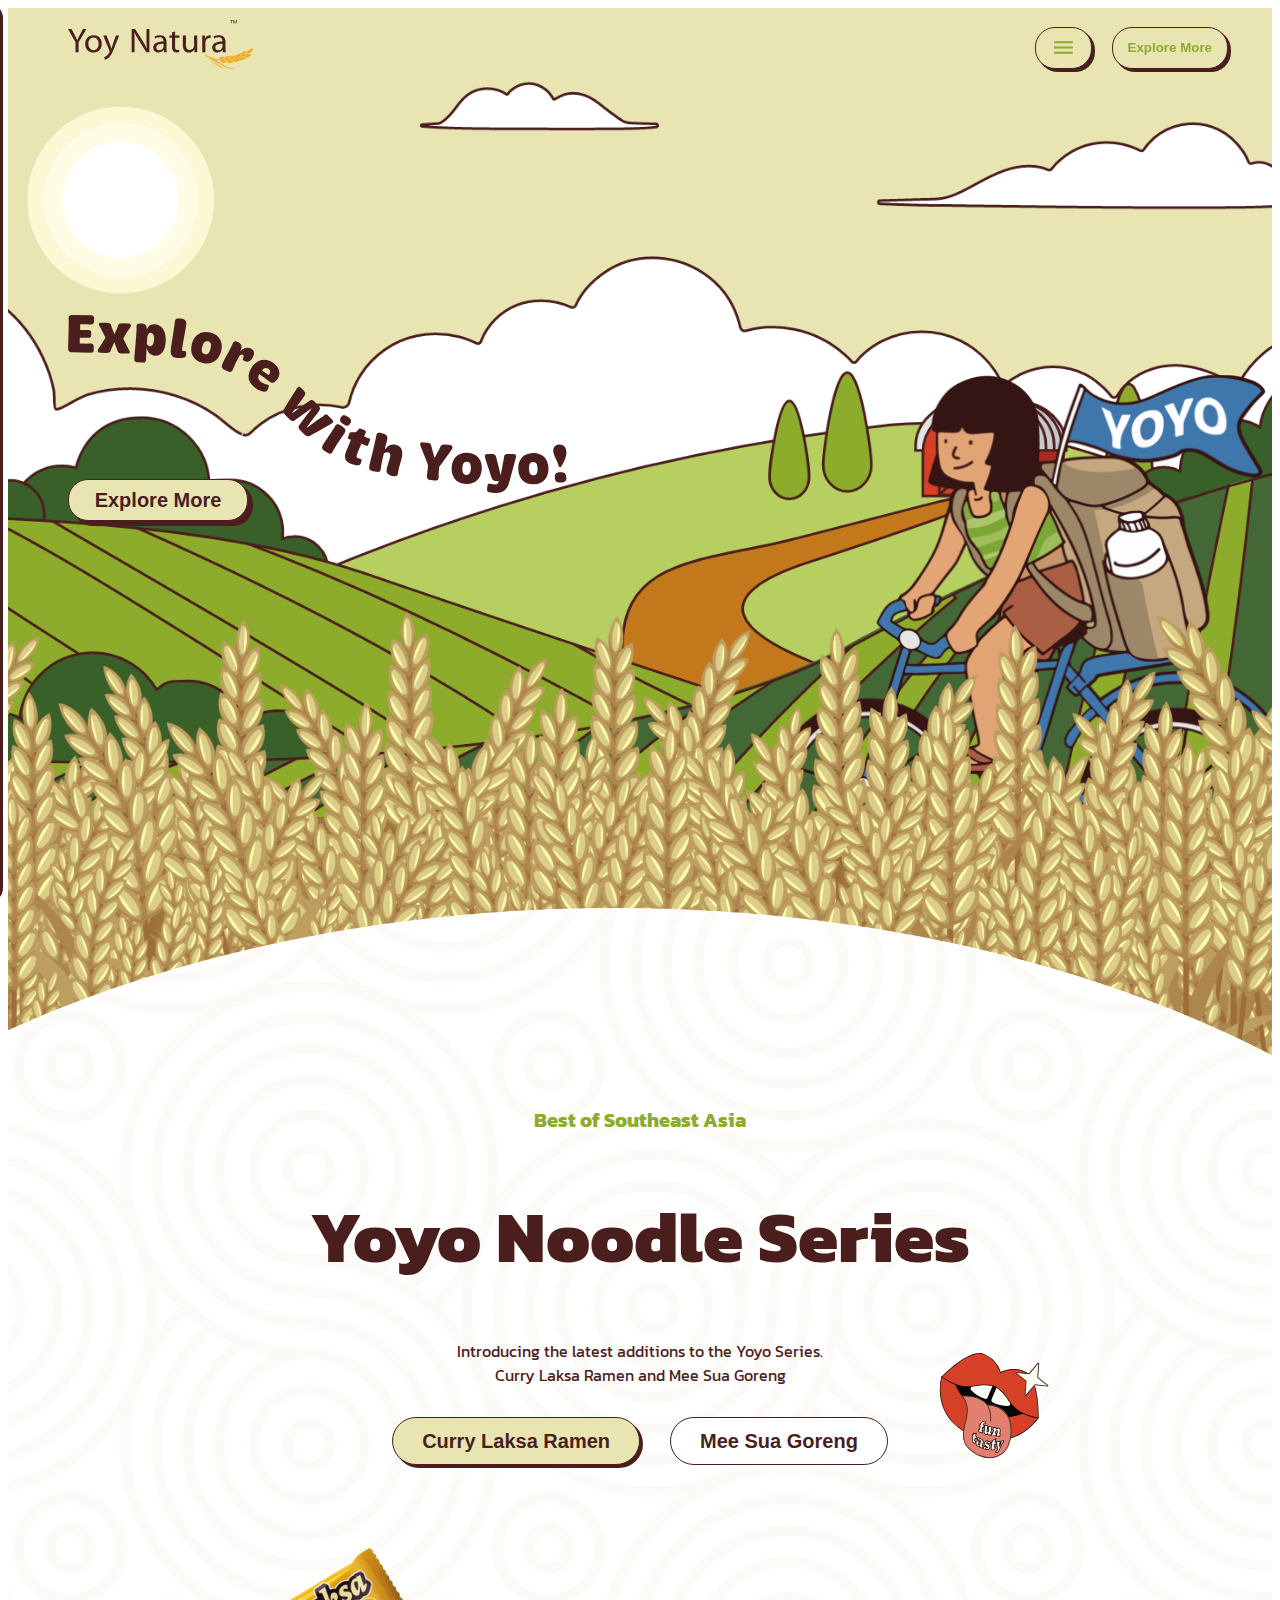
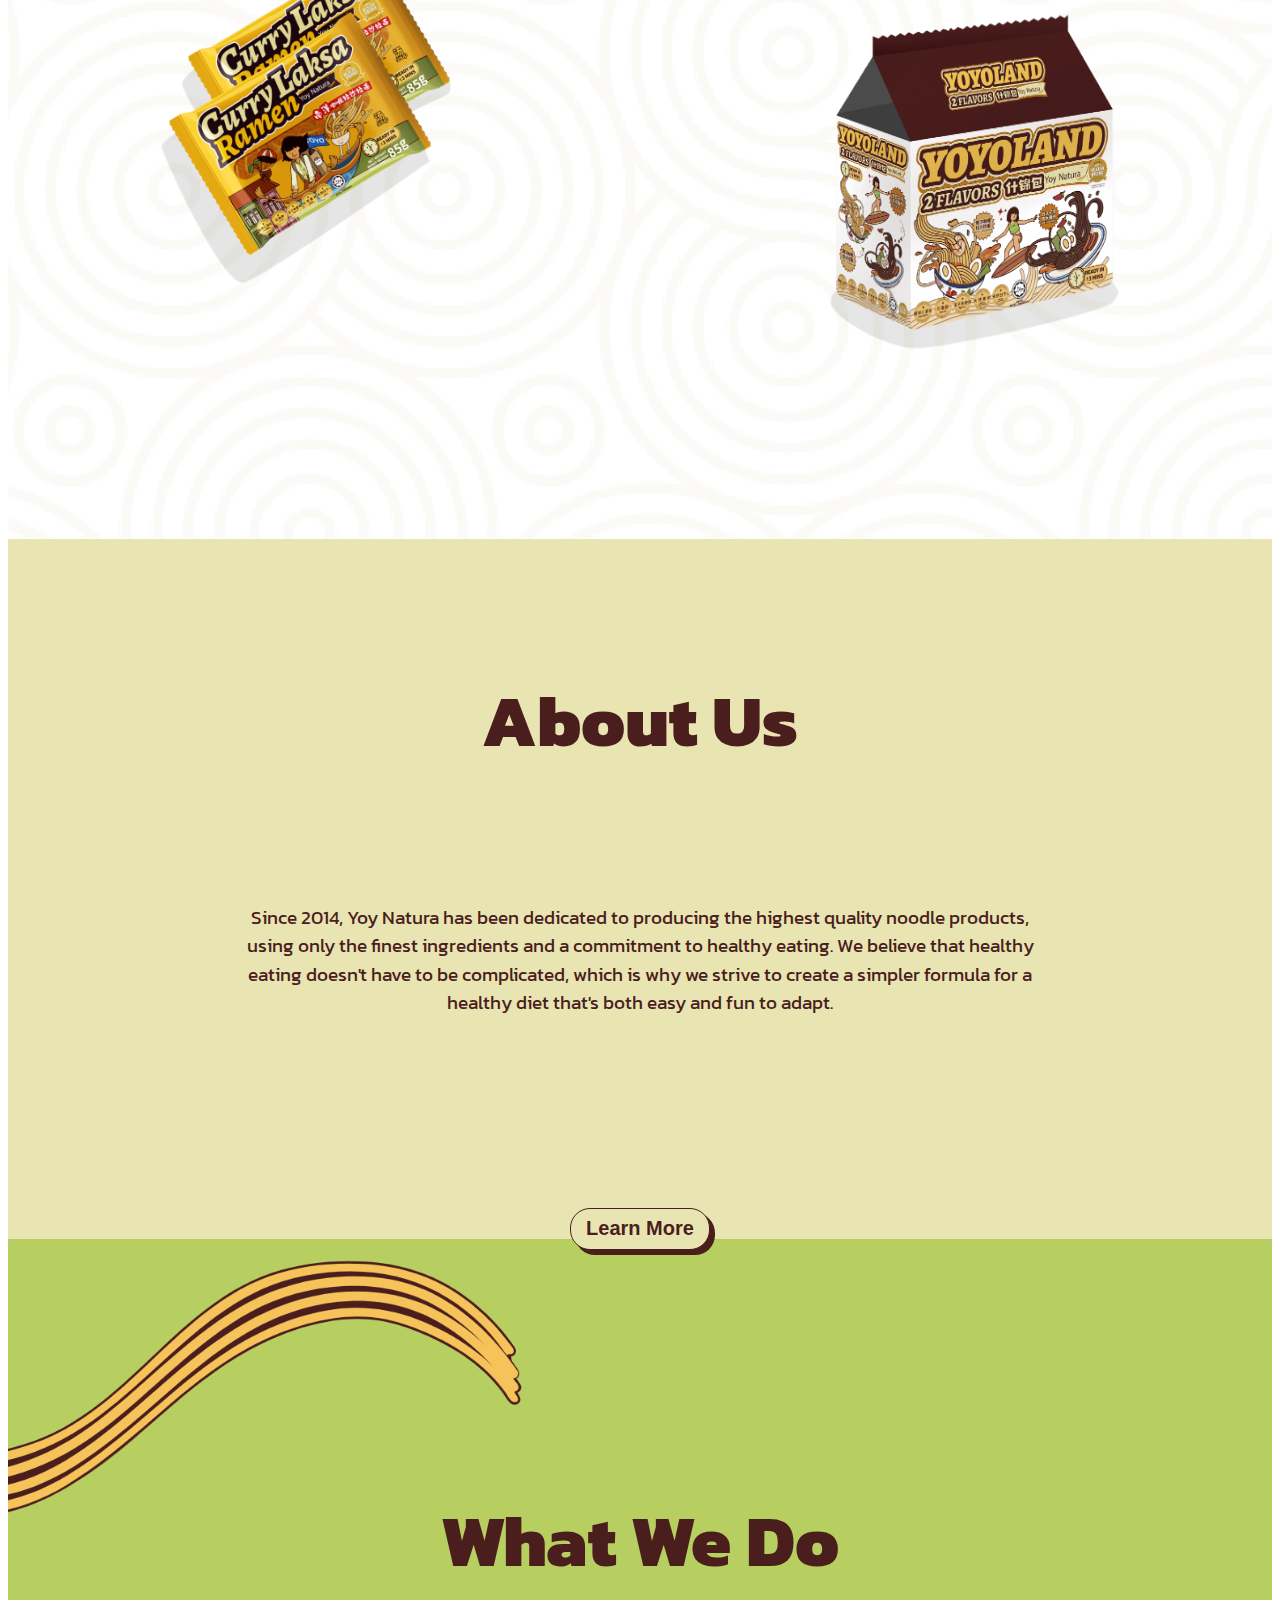
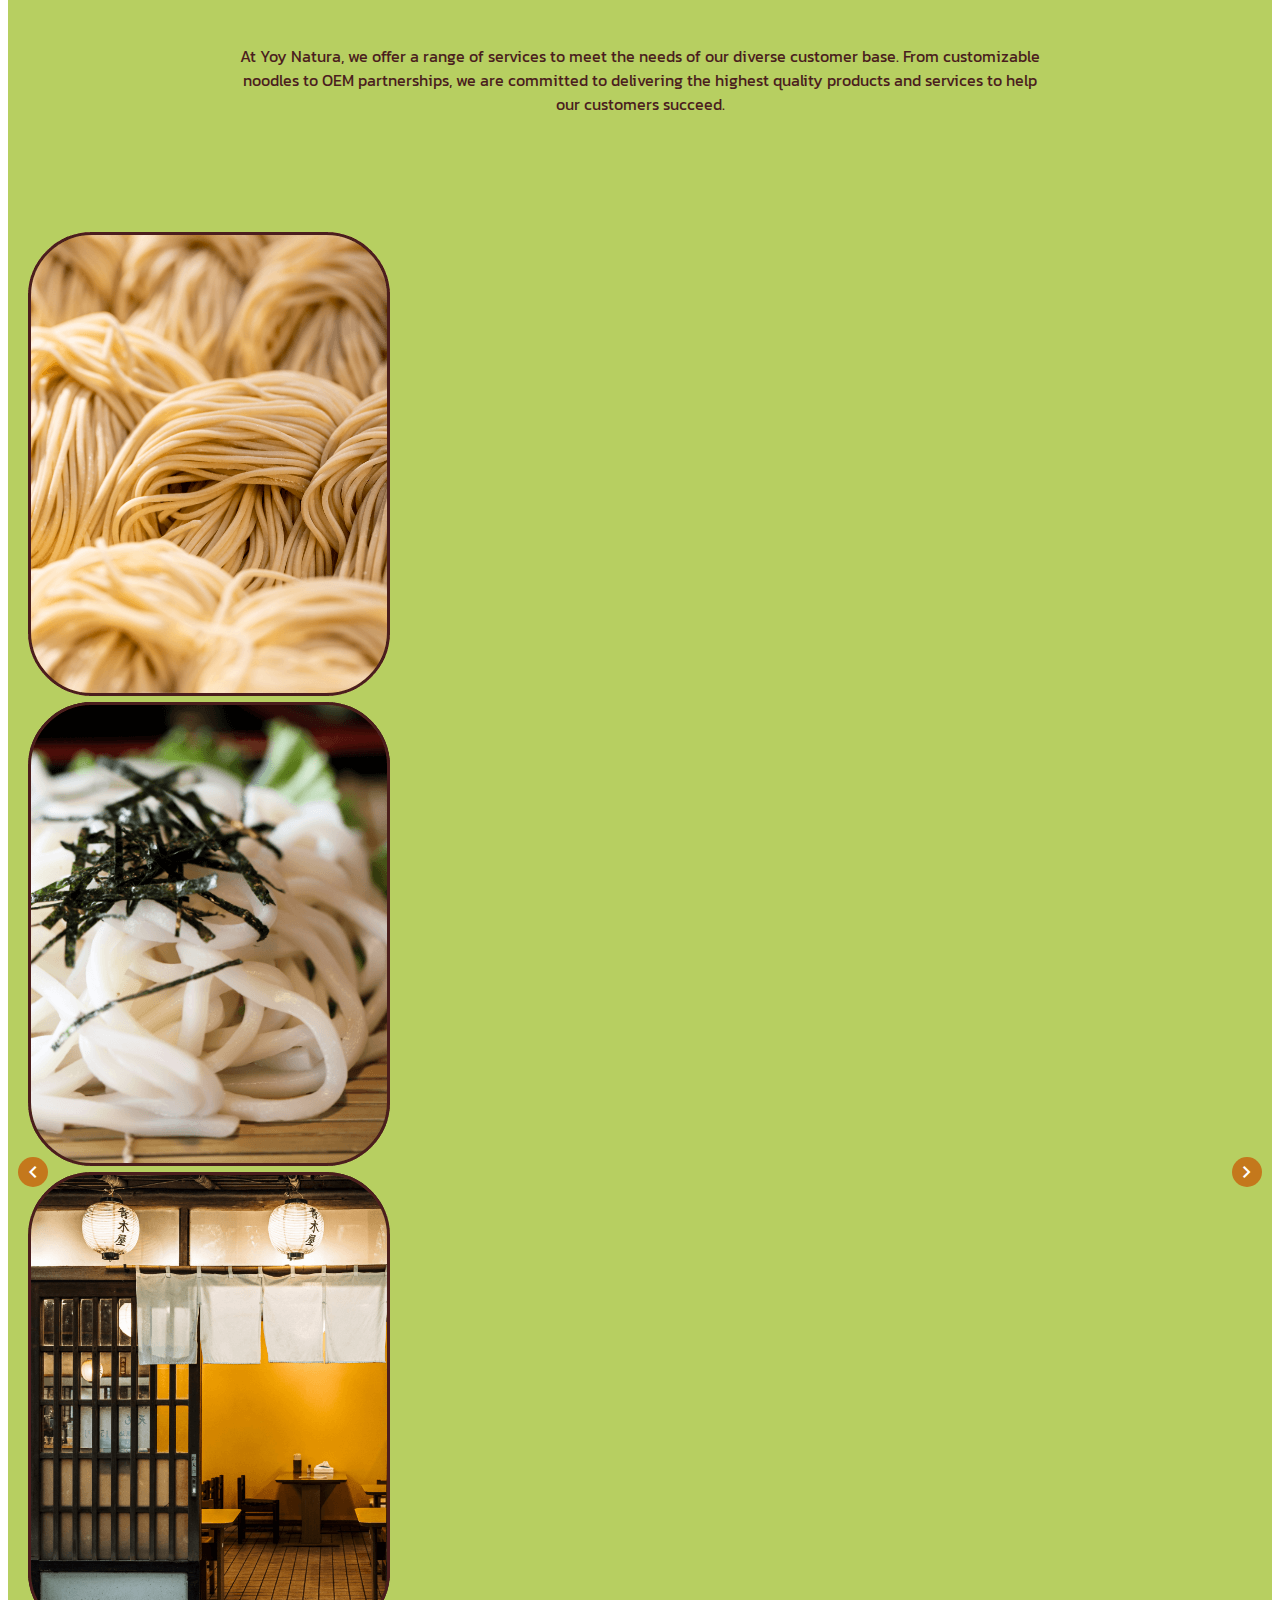
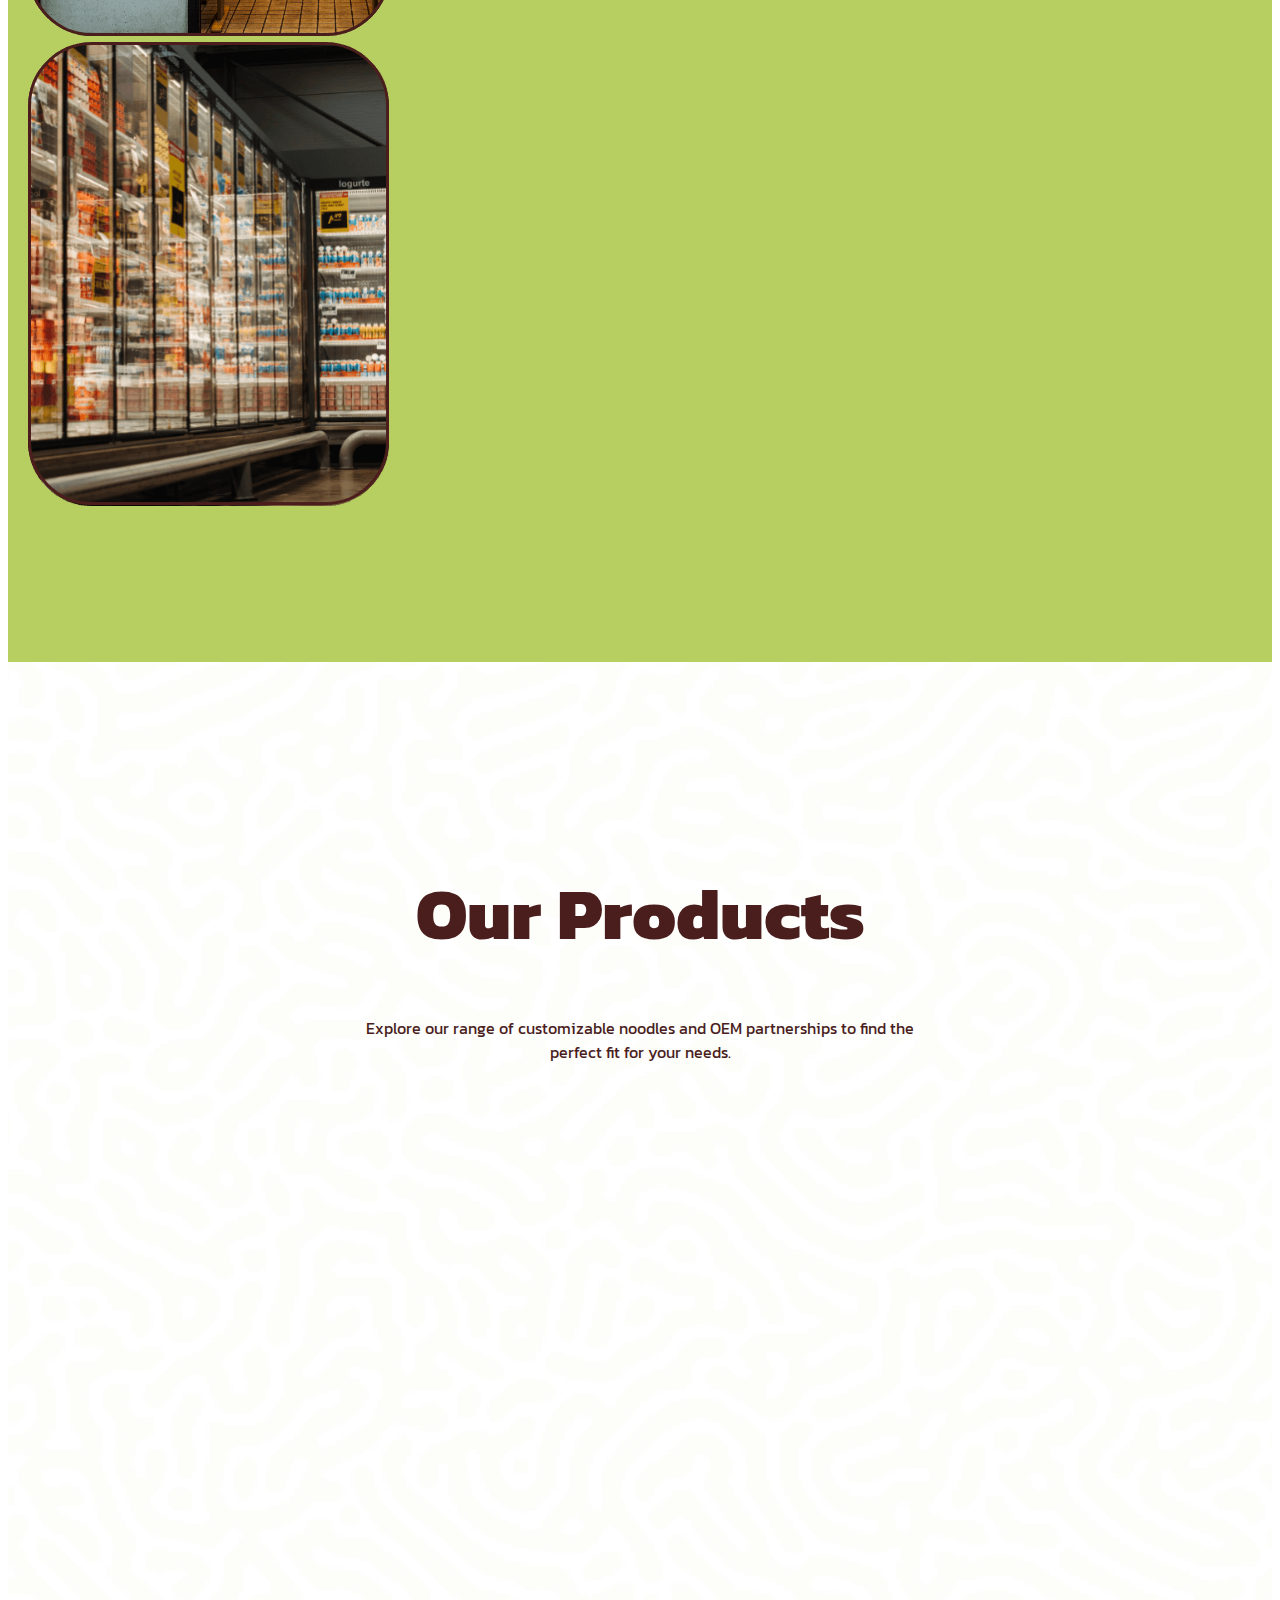
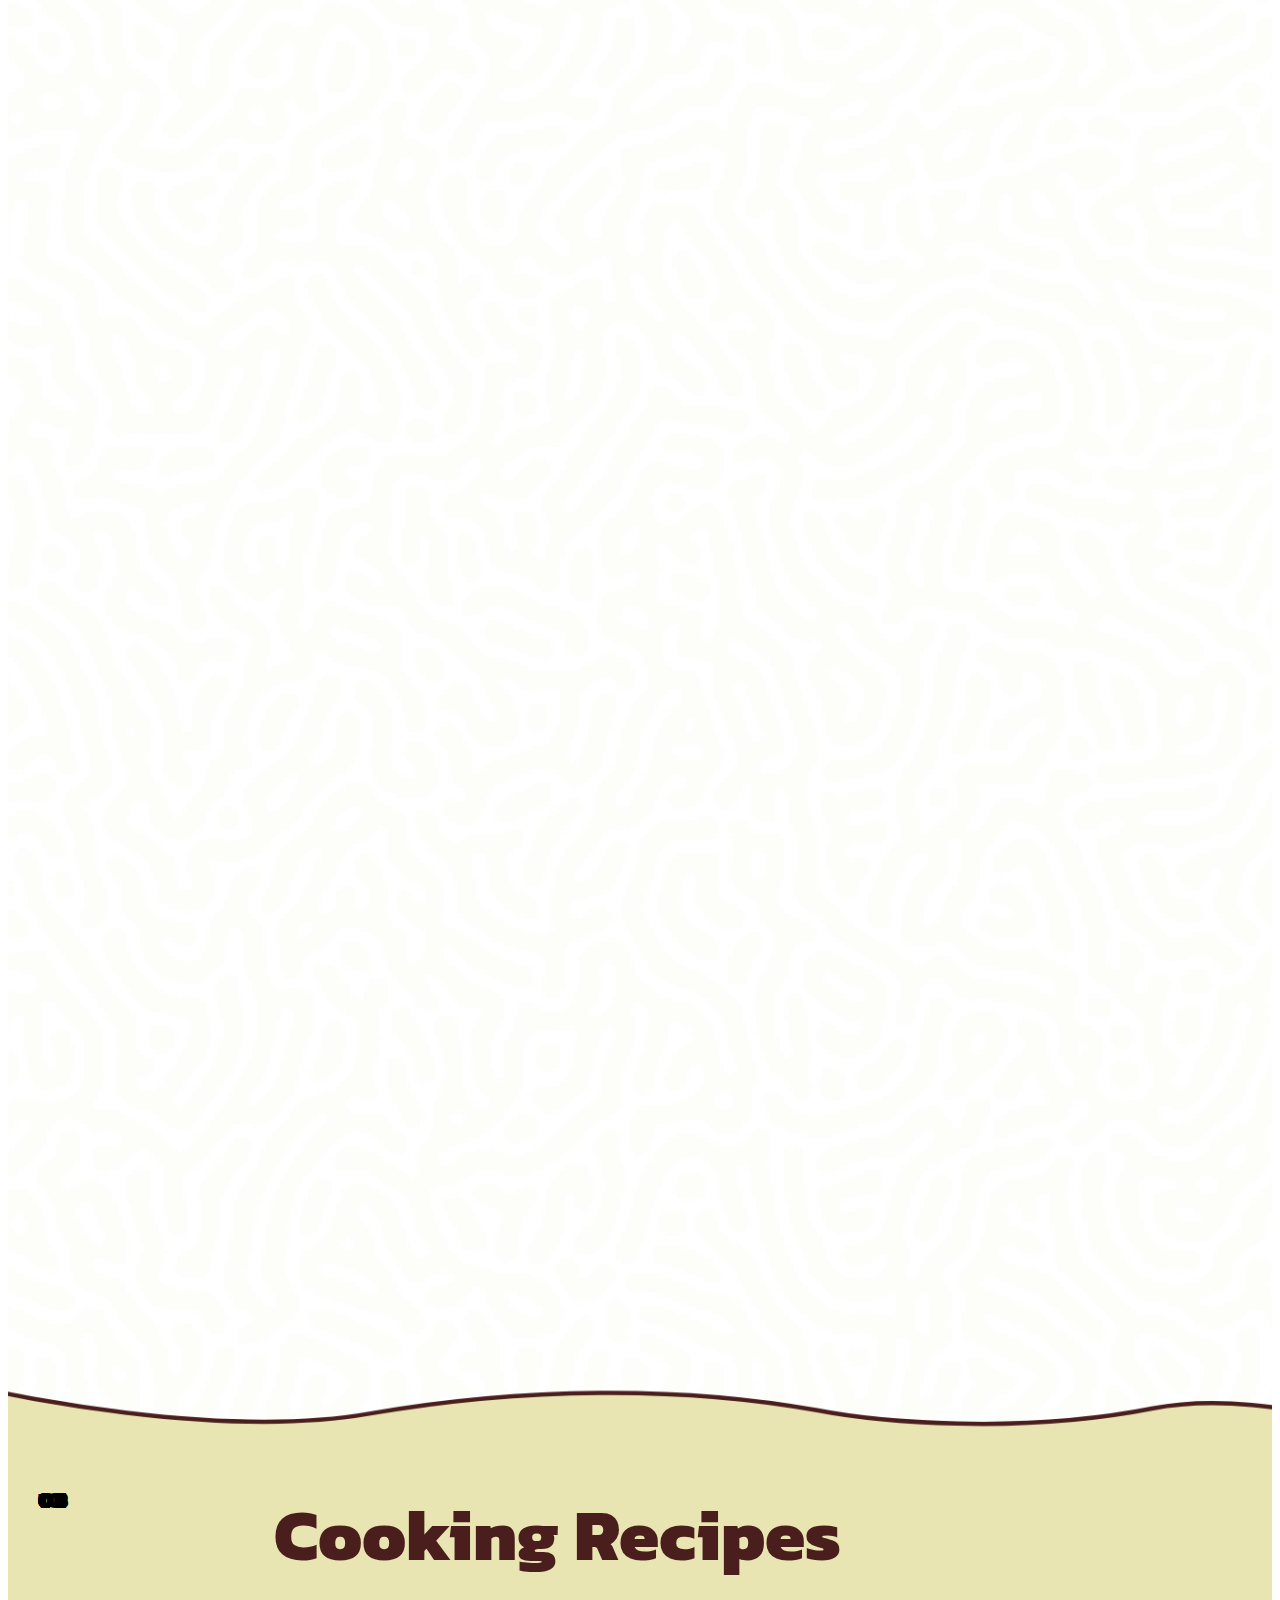
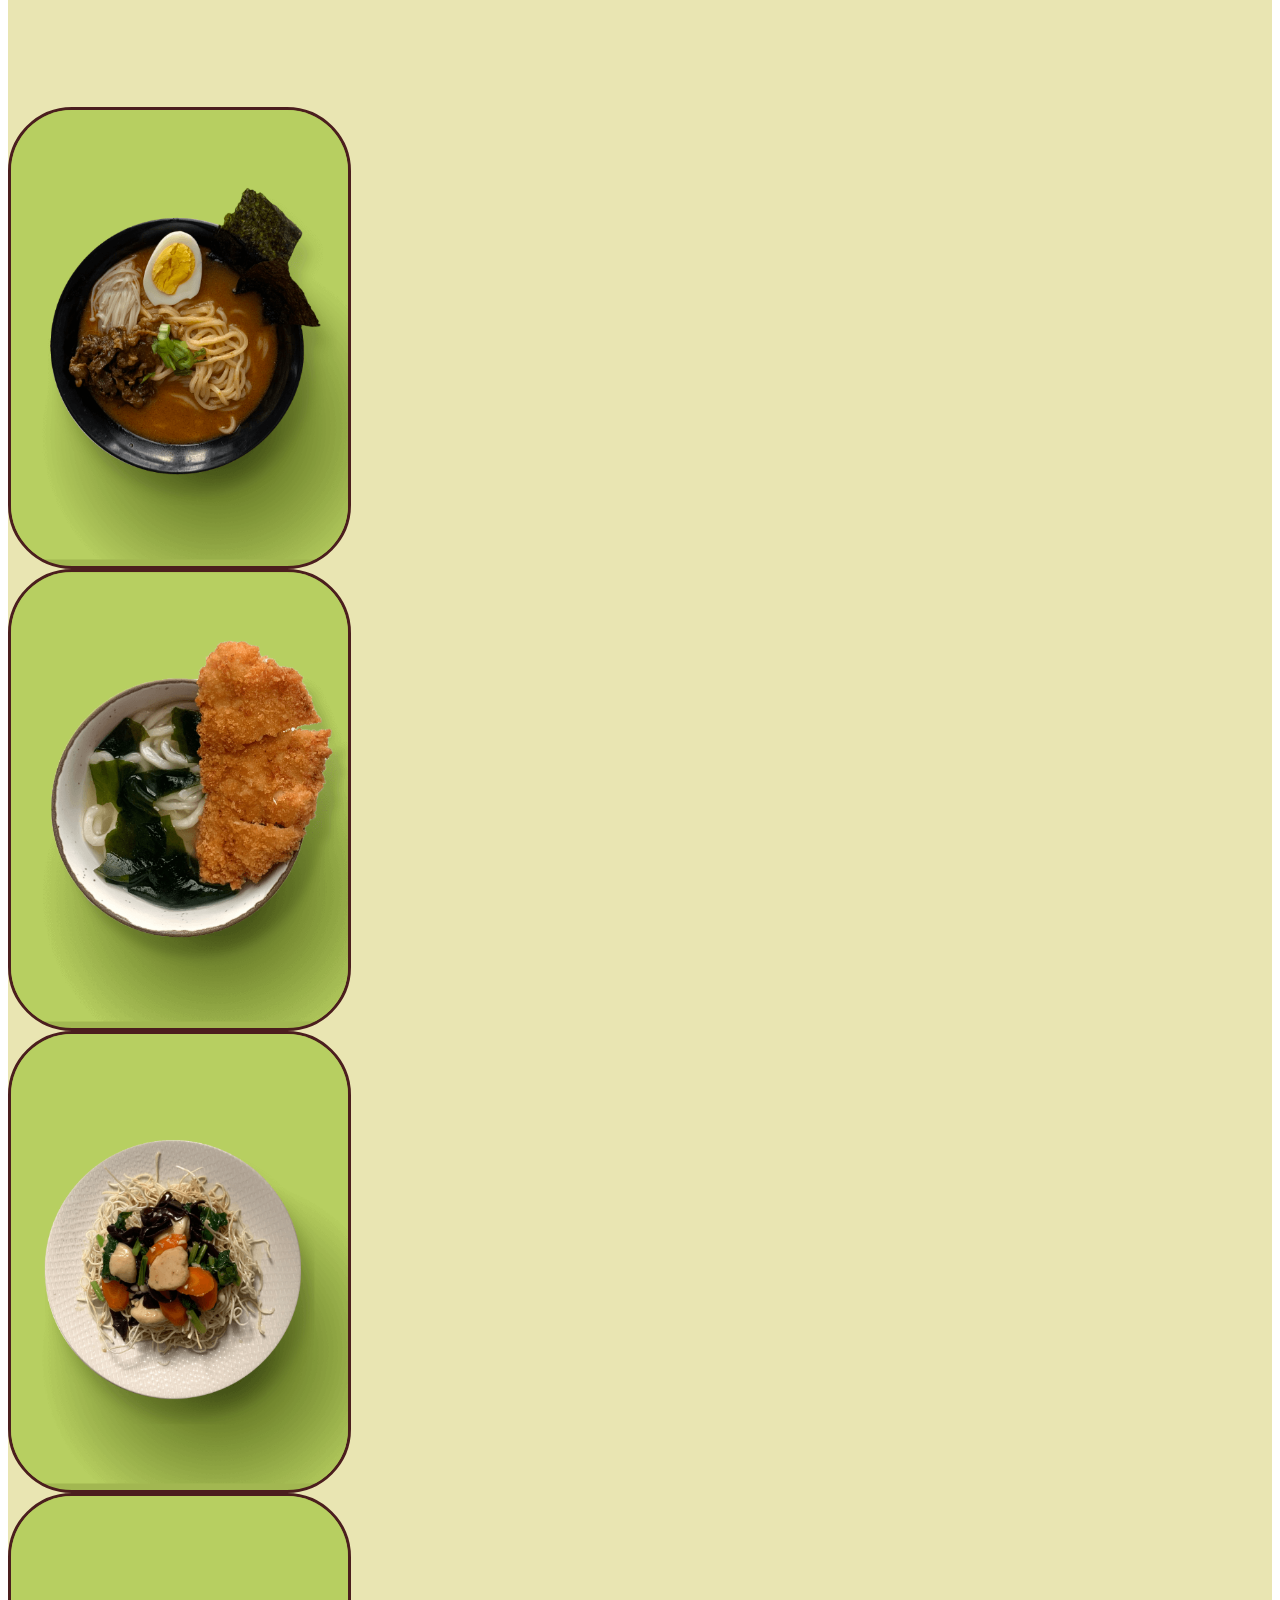
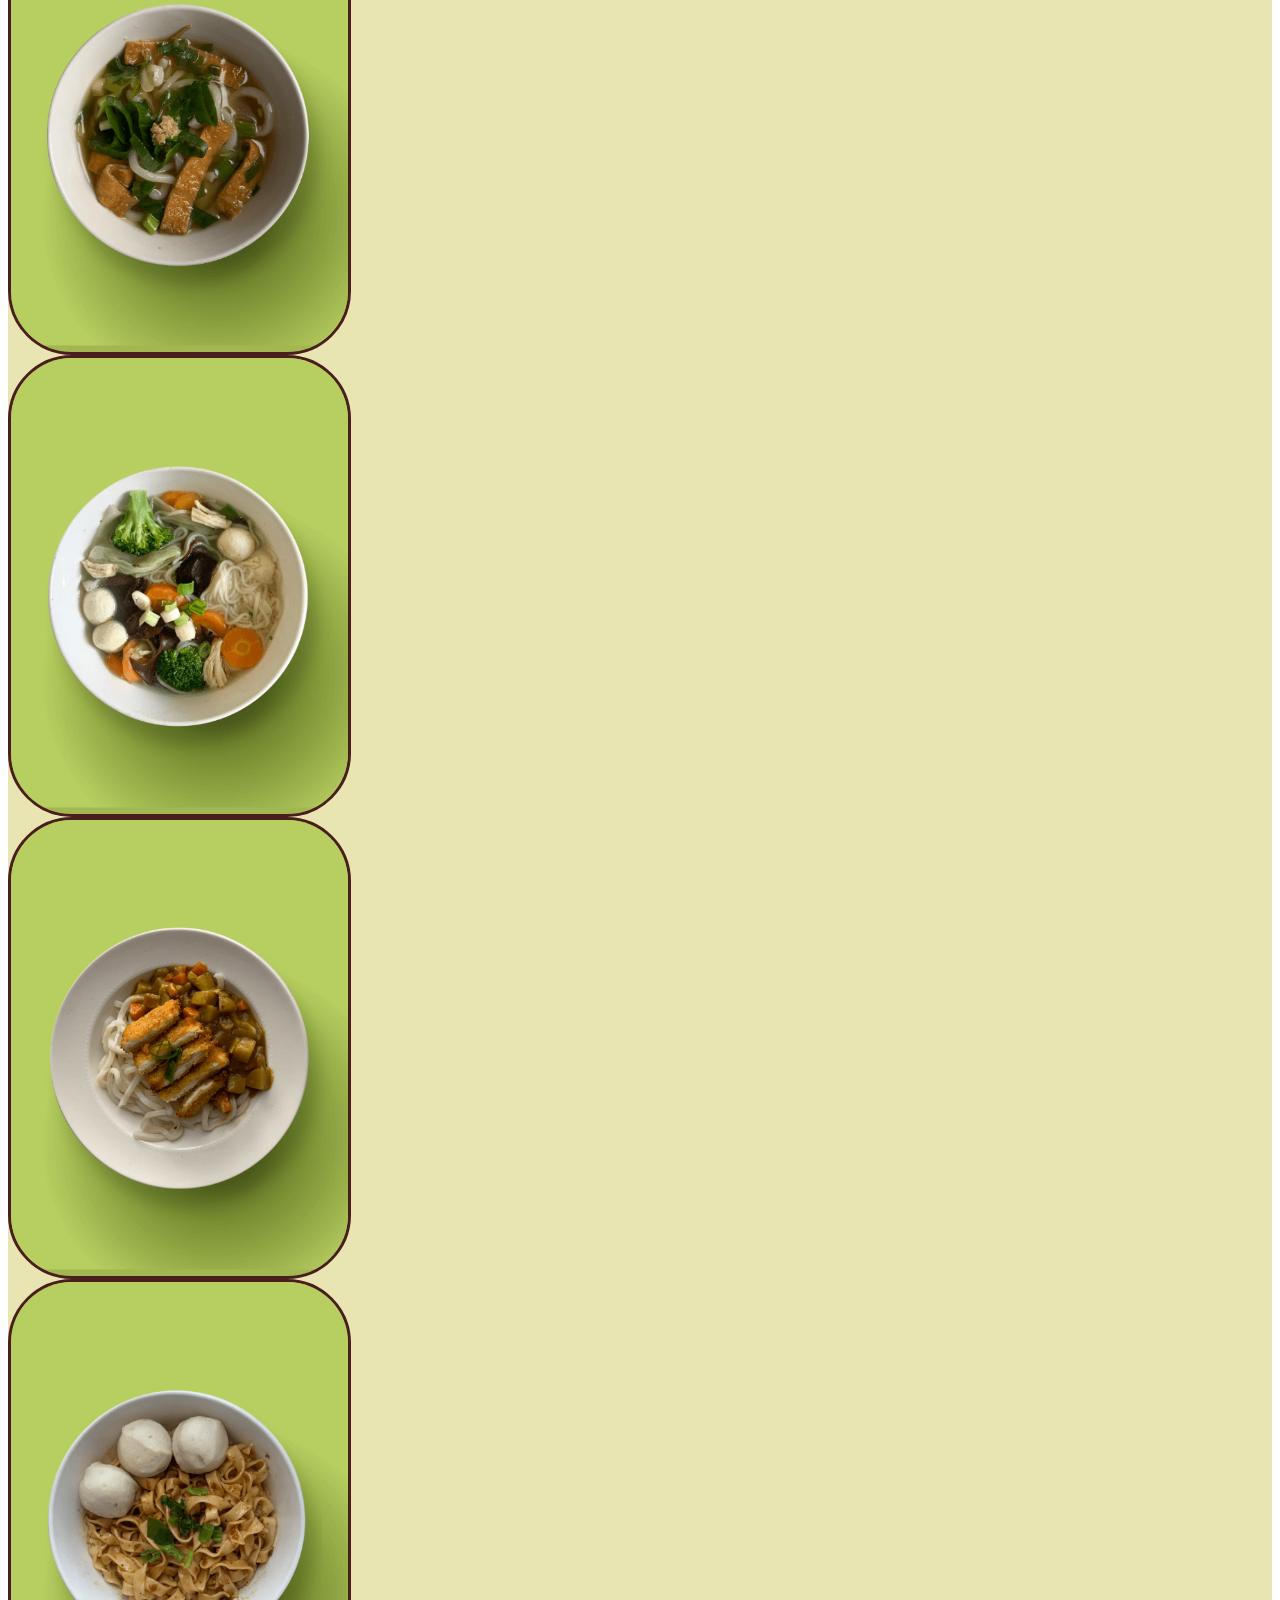
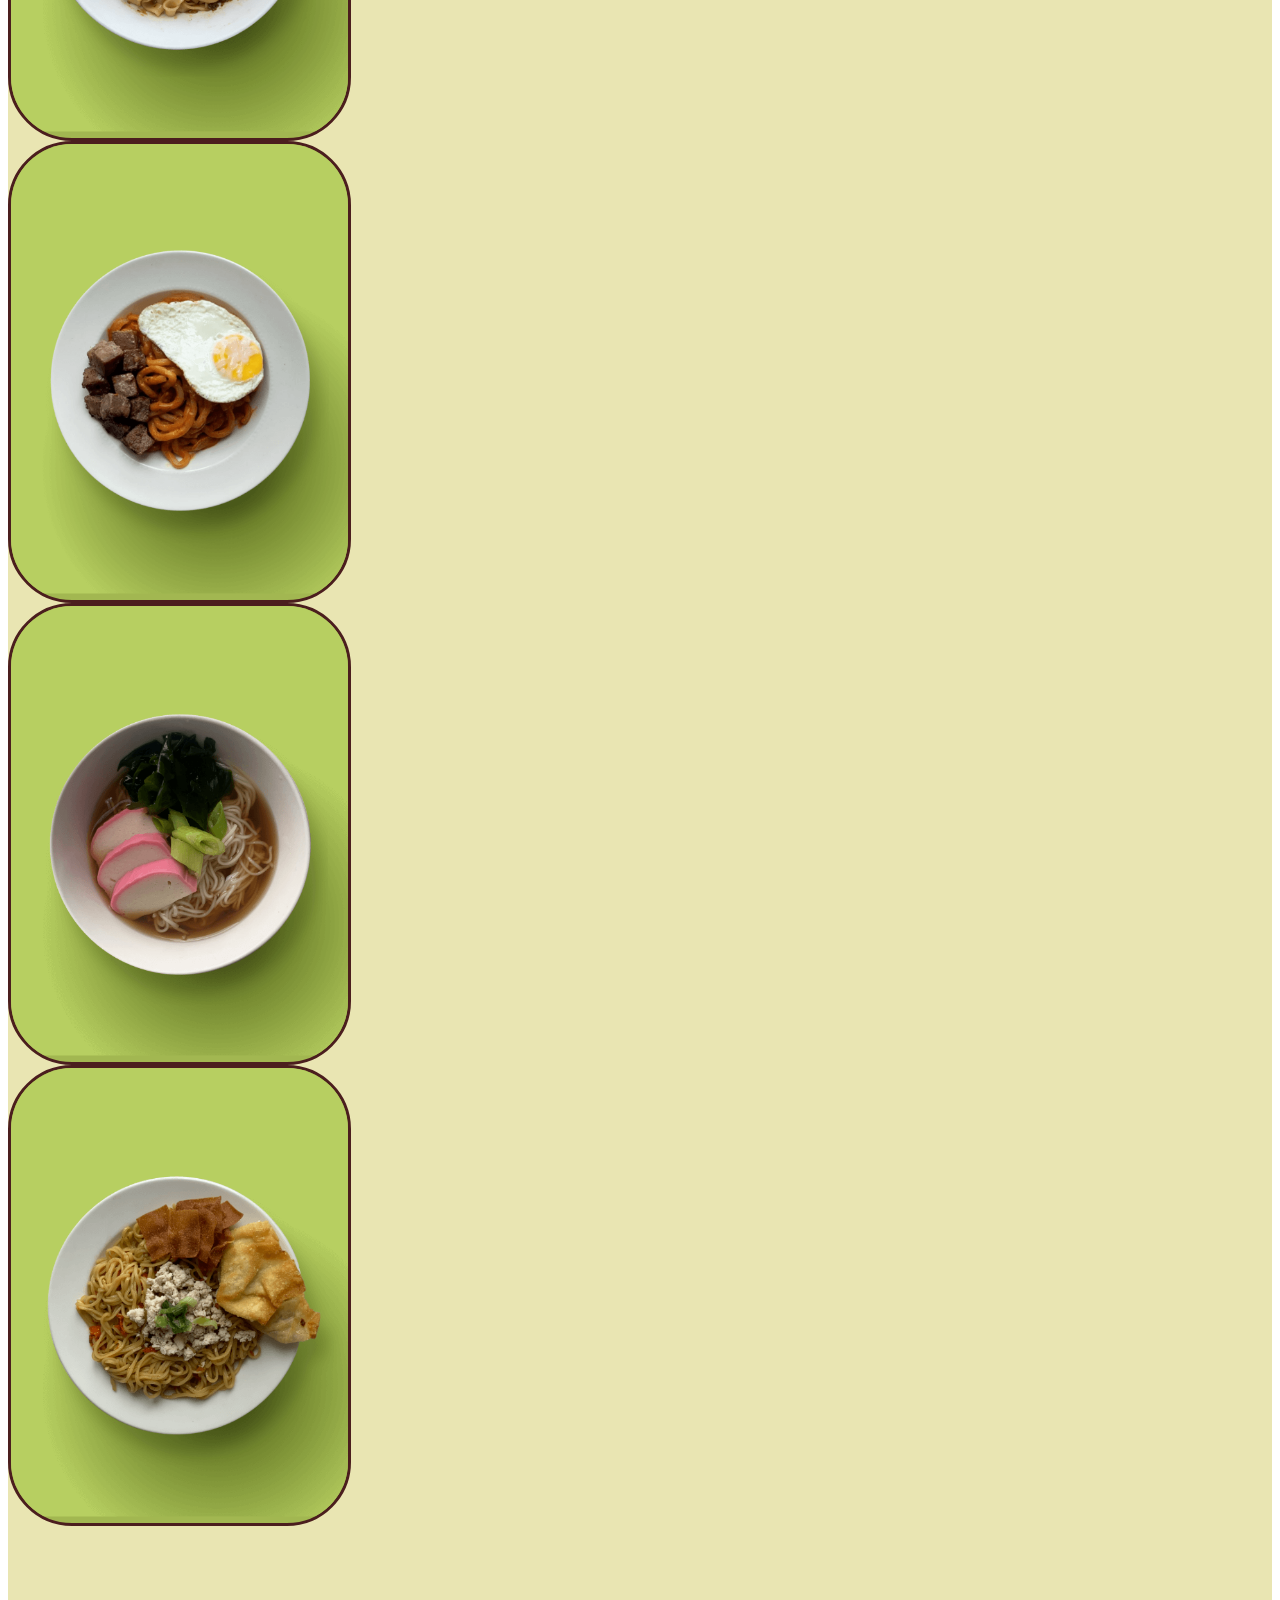
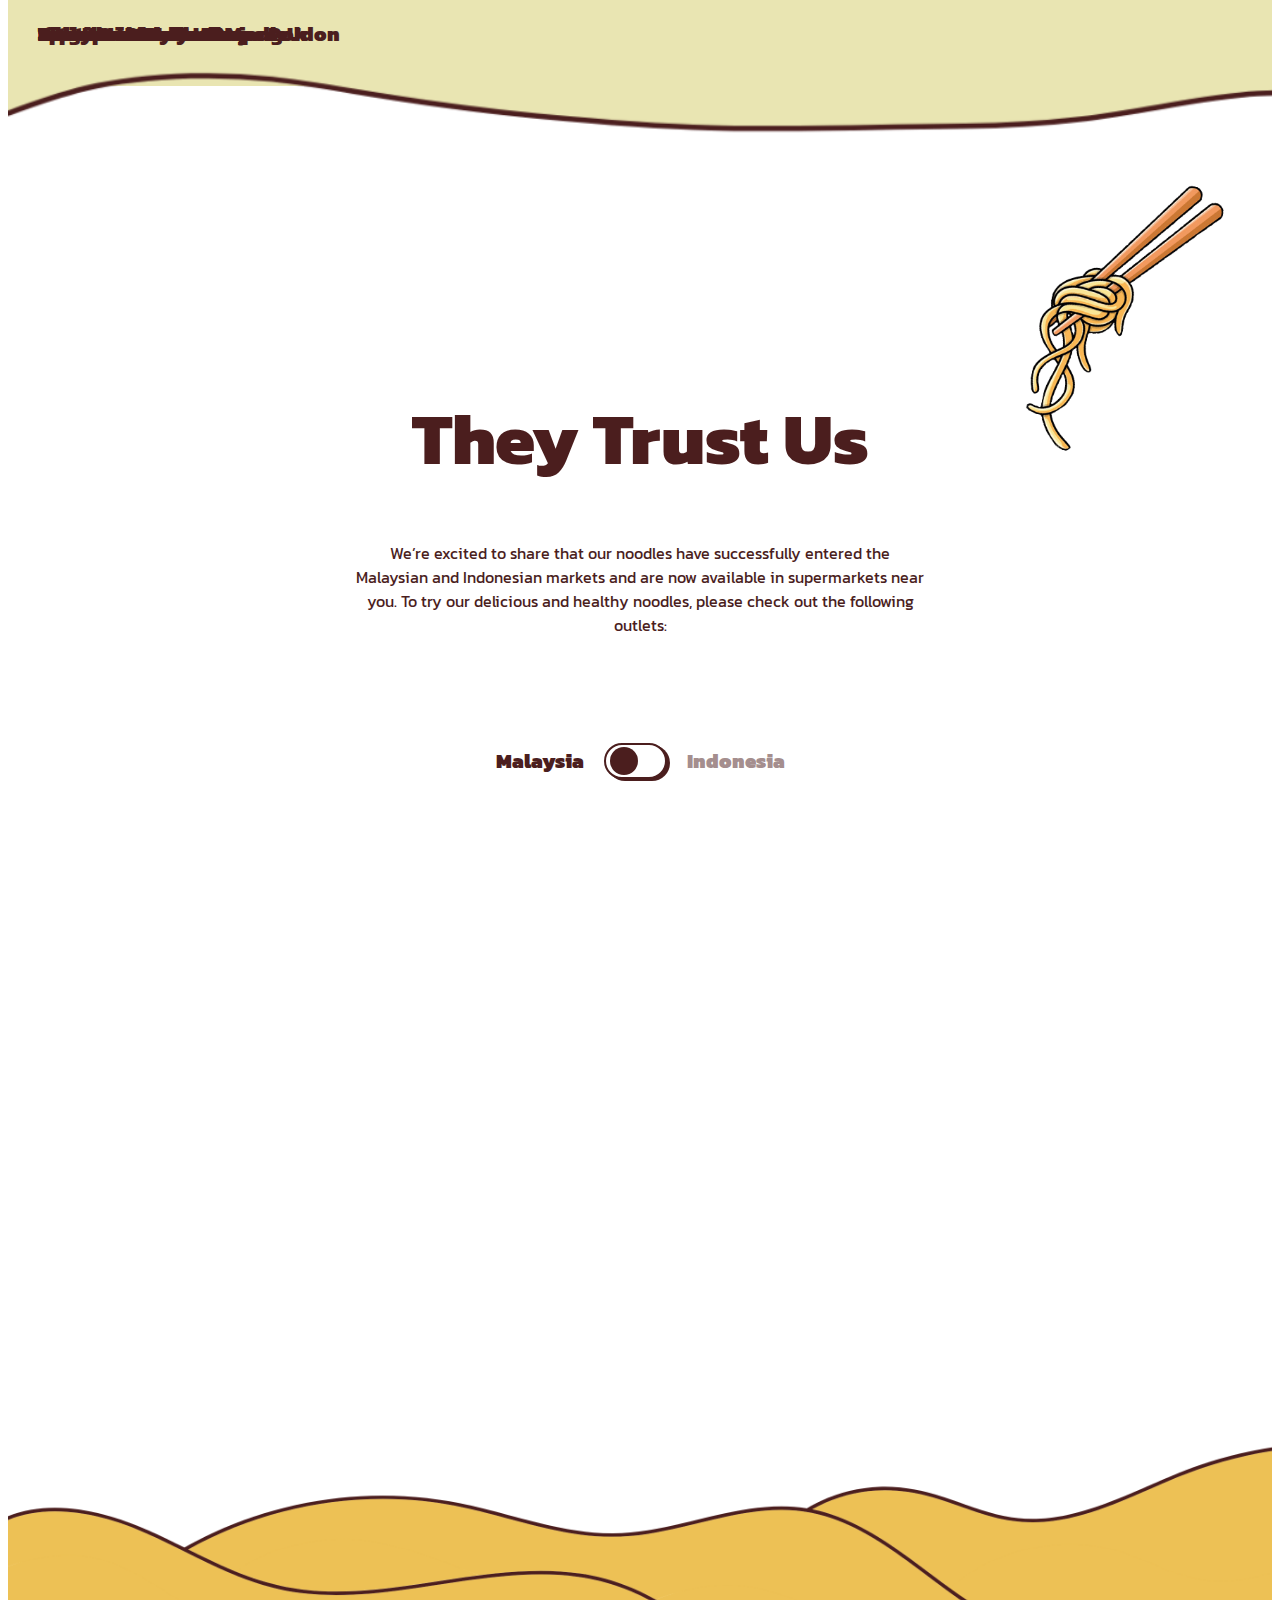
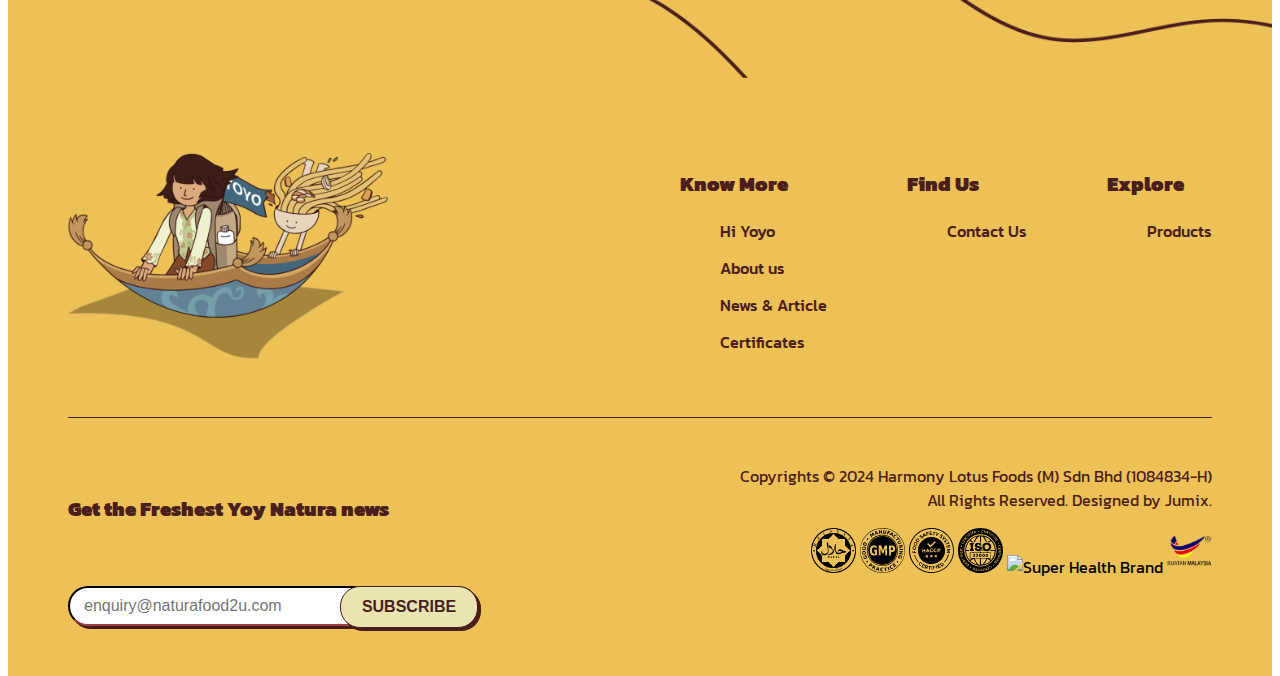
==== index.html @ 98865641 "YOYO Main Page" ====
<!DOCTYPE html>
<html lang="ko">

<head>
    <meta charset="UTF-8">
    <meta name="viewport" content="width=device-width, initial-scale=1.0">
    <title>Yoy Natura</title>
    <link rel="icon" href="./images/favicon.png">
    <link rel="stylesheet" href="https://cdn.jsdelivr.net/npm/reset-css@5.0.2/reset.min.css">
    <!-- 아이콘 -->
    <link rel="stylesheet"
        href="https://fonts.googleapis.com/css2?family=Material+Symbols+Outlined:opsz,wght,FILL,GRAD@24,400,0,0" />

    <!-- 폰트 -->
    <link rel="preconnect" href="https://fonts.googleapis.com">
    <link rel="preconnect" href="https://fonts.gstatic.com" crossorigin>
    <link
        href="https://fonts.googleapis.com/css2?family=Kanit:wght@400;500;700&family=Oswald:wght@200..700&display=swap"
        rel="stylesheet">

    <link rel="stylesheet" href="./css/main.css">

    <!-- jquery -->
    <script src="https://code.jquery.com/jquery-3.7.1.min.js"
        integrity="sha256-/JqT3SQfawRcv/BIHPThkBvs0OEvtFFmqPF/lYI/Cxo=" crossorigin="anonymous"></script>

    <!-- swiper -->
    <link rel="stylesheet" href="https://unpkg.com/swiper@6.8.4/swiper-bundle.min.css" />
    <script src="https://unpkg.com/swiper@6.8.4/swiper-bundle.min.js"></script>

    <script defer src="./js/main.js"></script>
</head>

<body>
    <main>
        <header>
            <div class="inner">
                <a href="javascript:void(0)">
                    <img src="./images/yoynatura-logo.svg" alt="yoynatura">
                </a>
                <div class="menu">
                    <button class="menu-open btn">
                        <span class="material-symbols-outlined">menu</span>
                    </button>
                    <button class="btn">Explore More</button>
                </div>
            </div>
        </header>

        <nav>
            <div class="side-menu-close">
                <span class="material-symbols-outlined">close_small</span>
            </div>
            <ul>
                <li>Hi Yoyo</li>
                <li>About us</li>
                <li>News & Articles</li>
                <li>Certificates</li>
                <li>Contact Us</li>
                <li>Products</li>
            </ul>
        </nav>

        <section class="explore">
            <div class="inner">
                <div class="explore-bg"></div>
                <div class="description">
                    <img src="./images/H-text-explore-with-yoyo.svg" alt="Explore witn YOYO!" />
                    <button class="btn">Explore More</button>
                </div>
                <picture class="yoyo">
                    <img src="./images/H-Yoyo-Cycling.png" alt="YOYO" />
                </picture>

            </div>
        </section>

        <section class="series">
            <picture class="wheat">
                <img src="./images/H-wheat.png" alt="wheat" />
            </picture>

            <div class="series-bg">
                <div class="inner">
                    <div class="description">
                        <h6>Best of Southeast Asia</h6>
                        <h1>Yoyo Noodle Series</h1>
                        <p>Introducing the latest additions to the Yoyo Series.<br />
                            Curry Laksa Ramen and Mee Sua Goreng</p>
                    </div>

                    <div class="btn-group">
                        <button class="btn btn__active btn--ramen">Curry Laksa Ramen</button>
                        <button class="btn btn__white btn--goreng">Mee Sua Goreng</button>
                        <img src="./images/H-stickers-01-1.svg" alt="Fun Tasty" />
                    </div>

                    <div class="series-items series--ramen">
                        <div>
                            <img src="./images/H-noodle-01-curry-laksa-02.png" alt="Curry Laksa Ramen" />
                            <img src="./images/H-noodle-03-01.png" alt="Curry Laksa Ramen">
                            <img src="./images/H-noodle-02-curry-laksa-01.png" alt="Curry Laksa Ramen"
                                class="animation">
                        </div>
                    </div>

                    <div class="series-items series--goreng">
                        <div>
                            <img src="./images/H-noodle-01-mee-sua-goreng-03.png" alt="Mee Sua Goreng" />
                            <img src="./images/H-noodle-03-01.png" alt="Mee Sua Goreng" />
                            <img src="./images/H-noodle-02-mee-sua-goreng-01.png" alt="Mee Sua Goreng"
                                class="animation" />
                        </div>
                    </div>
                </div>
            </div>
        </section>

        <section class="about">

            <div class="inner">

                <div class="description">
                    <h1>About Us</h1>

                    <p>Since 2014, Yoy Natura has been dedicated to producing the highest quality noodle products, using
                        only the finest ingredients and a commitment to healthy eating. We believe that healthy eating
                        doesn't have to be complicated, which is why we strive to create a simpler formula for a healthy
                        diet that's both easy and fun to adapt.
                    </p>

                    <a href="/about-us">
                        <button class="btn">Learn More</button>
                    </a>

                </div>
            </div>

            <div class="about-badge animation">
                <img src="./images/H-stickers-01.svg" alt="WORRY-FREE">
                <img src="./images/H-stickers-02.svg" alt="YOYO">
                <img src="./images/H-stickers-03.svg" alt="Natural Sun-Dried">
                <img src="./images/H-stickers-04.svg" alt="ECO FOOD">
                <img src="./images/H-stickers-05.svg" alt="BE NICE">
                <img src="./images/H-stickers-06.svg" alt="SOFT WATER">
                <img src="./images/H-stickers-07.svg" alt="Fun Tasty">
                <img src="./images/H-stickers-08.svg" alt="Easy Digest">
                <img src="./images/H-stickers-09.svg" alt="Vegan Friendly">
                <img src="./images/H-stickers-11.svg" alt="Natural Ingredients">
                <img src="./images/H-stickers-14.svg" alt="Self Care">
                <img src="./images/H-stickers-17.svg" alt="Egg Free">
                <img src="./images/H-stickers-22.svg" alt="SLURP">
                <img src="./images/H-stickers-23.svg" alt="BYE MSG">
            </div>
        </section>

        <section class="wedo">
            <div class="noodles">
                <img src="./images/H-chopsticks-noodles.png" alt="Chopsticks with Noodles">
            </div>
            <div class="noodles__m">
                <img src="./images/H-chopsticks-noodles.png" alt="Chopsticks with Noodles">
            </div>
            <div class="wedo-items">
                <div class="description">
                    <h1>What We Do</h1>
                    <p>At Yoy Natura, we offer a range of services to meet the needs of our diverse customer base. From
                        customizable noodles to OEM partnerships, we are committed to delivering the highest quality
                        products
                        and services to help our customers succeed.</p>
                </div>
            </div>
            <div class="wedo-items wedo-items__pc">
                <div class="swiper-container">
                    <div class="swiper-wrapper">
                        <div class="swiper-slide">
                            <img src="./images/H-gallery-01-customizable-noodles.png" alt="Customizable Noodles" />
                            <p>Customizable<br />Noodles</p>
                        </div>
                        <div class="swiper-slide">
                            <img src="./images/H-gallery-02-oem-partnership.png" alt="OEM Partnerships" />
                            <p>OEM<br /> Partnerships</p>
                        </div>

                        <div class="swiper-slide">
                            <img src="./images/H-gallery-03-HoReCa.png" alt="Restaurants" />
                            <p class="slide__center">Ho Re CA</p>
                        </div>

                        <div class="swiper-slide">
                            <img src="./images/H-gallery-04-Groceries.png" alt="Groceries and Supermarket" />
                            <p>Groceries and<br /> Supermarket</p>
                        </div>

                    </div>
                </div>

                <div class="swiper-prev">
                    <span class="material-symbols-outlined">
                        chevron_left
                    </span>
                </div>
                <div class="swiper-next">
                    <span class="material-symbols-outlined">
                        chevron_right
                    </span>
                </div>
            </div>

            <div class="wedo-items wedo-items__m">
                <div class="animation">
                    <img src="./images/H-gallery-01-customizable-noodles.png" alt="Customizable Noodles" />
                    <p>Customizable<br /> Noodles</p>
                </div>
                <div class="animation">
                    <img src="./images/H-gallery-02-oem-partnership.png" alt="OEM Partnerships" />
                    <p>OEM Partnerships</p>
                </div>
                <div class="animation">
                    <img src="./images/H-gallery-03-HoReCa.png" alt="Restaurants" />
                    <p class="slide__center">Ho Re CA</p>
                </div>
                <div class="animation">
                    <img src="./images/H-gallery-04-Groceries.png" alt="Groceries and Supermarket" />
                    <p>Groceries and <br />Supermarket</p>
                </div>
            </div>
        </section>
        <section class="products">
            <div class="description">
                <h1>Our Products</h1>
                <p>Explore our range of customizable noodles and OEM partnerships to find the
                    perfect fit for your needs.
                </p>
                <img src="./images/H-icon-coconut-prachute.svg" alt="Coconut Character" class="animation" />
            </div>

            <div class="products-wrap animation">
                <div class="products-img">
                    <img src="./images/H-wording-01-southeast-asia.svg"
                        alt="Egg-Free, Easy Digest, Low Fat, Latural Ingredients">
                    <img src="./images/H-category-01-southeast-asia-s.png" alt="Southeast Asia" class="m-img">
                    <picture>
                        <img src="./images/H-category-01-southeast-asia.png" alt="Southeast Asia" class="prod1 show">
                        <img src="./images/H-category-01-southeast-asia-full.png" alt="Southeast Asia" class="prod2">
                    </picture>
                </div>


                <div class="description">
                    <h1>Southeast Asia</h1>
                    <p>Discover a range of savory noodle dishes inspired by the diverse culinary cultures of Southeast
                        Asia.
                    </p>
                    <a href="javascript:void(0)"><button class="btn btn__white">Learn More</button></a>
                </div>
            </div>

            <div class="products-wrap animation">
                <div class="description">
                    <h1>Japanese</h1>
                    <p>Indulge in traditional and modern Japanese noodle dishes, including the iconic ramen and udon.
                    </p>
                    <a href="javascript:void(0)"><button class="btn btn__white">Learn More</button></a>
                </div>

                <div class="products-img">
                    <img src="./images/H-wording-02-japanese.svg"
                        alt="Egg-Free, Easy Digest, Low Fat, Latural Ingredients">
                    <img src="./images/H-category-02-japanese-s.png" alt="Japanese" class="m-img">
                    <picture>
                        <img src="./images/H-category-02-japanese.png" alt="Japanese" class="prod1 show prod--japanese">
                        <img src="./images/H-category-02-japanese-full.png" alt="Japanese" class="prod2 prod--japanese">
                    </picture>
                </div>



            </div>

            <div class="products-wrap animation">
                <div class="products-img">
                    <img src="./images/H-wording-03-chinese.svg"
                        alt="Egg-Free, Easy Digest, Low Fat, Latural Ingredients">
                    <img src="./images/H-category-03-chinese-s.png" alt="Chinese" class="m-img">
                    <picture>
                        <img src="./images/H-category-03-chinese.png" alt="Chinese" class="prod1 show">
                        <img src="./images/H-category-03-chinese-full.png" alt="Chinese" class="prod2">
                    </picture>
                </div>


                <div class="description">
                    <h1>Chinese</h1>
                    <p>Savor classic Chinese noodle dishes made with authentic ingredients and flavors, such as
                        knife-shaved
                        noodles and mala noodles.
                    </p>
                    <a href="javascript:void(0)"><button class="btn btn__white">Learn More</button></a>
                </div>
            </div>
        </section>

        <section class="recipes">
            <div class="recipes--top--bg"></div>
            <div class=" recipes--title description">
                <h1>Cooking Recipes</h1>
                <img src="./images/H-icon-yoyo-chilli.svg" alt="YOYO Chilli" class="animation">
            </div>
            <div class="swiper-container">
                <div class="swiper-wrapper">
                    <div class="swiper-slide">
                        <h4>01</h4>
                        <img src="./images/HY-recipe-01-tom-kha-ramen.png" alt="Tom Kha Ramen" />
                        <p>Tom Kha Ramen</p>
                    </div>
                    <div class="swiper-slide">
                        <h4>02</h4>
                        <img src="./images/HY-recipe-02-white-miso-udon-soup.png" alt="Tom Kha Ramen" />
                        <p>White Miso Udon Soup</p>
                    </div>
                    <div class="swiper-slide">
                        <h4>03</h4>
                        <img src="./images/HY-recipe-03-ifumie.png" alt="Ifumie" />
                        <p>Ifumie</p>
                    </div>
                    <div class="swiper-slide">
                        <h4>04</h4>
                        <img src="./images/HY-recipe-04-kitsune-udon.png" alt="Kitsune Udon" />
                        <p>Kitsune Udon</p>
                    </div>
                    <div class="swiper-slide">
                        <h4>05</h4>
                        <img src="./images/HY-recipe-05-indonesia-kimlo-soup.png" alt="Indonesia Kimio Soup" />
                        <p>Indonesia Kimio Soup</p>
                    </div>
                    <div class="swiper-slide">
                        <h4>06</h4>
                        <img src="./images/HY-recipe-06-japanese-curry-udon.png" alt="Japanese Curry Udon" />
                        <p>Japanese Curry Udon</p>
                    </div>
                    <div class="swiper-slide">
                        <h4>07</h4>
                        <img src="./images/HY-recipe-07-singapore-fishball-mee-pok.png"
                            alt="Singapore Fishball Mee Pok" />
                        <p>Singapore Fishball Mee Pok</p>
                    </div>
                    <div class="swiper-slide">
                        <h4>08</h4>
                        <img src="./images/HY-recipe-08-spicy-creamy-gochujang-udon.png"
                            alt="Spicy Creamy Gochujang Udon" />
                        <p>Spicy Creamy Gochujang Udon</p>
                    </div>
                    <div class="swiper-slide">
                        <h4>09</h4>
                        <img src="./images/HY-recipe-09-toshikoshi-soba.png" alt="Toshikoshi Soba" />
                        <p>Toshikoshi Soba</p>
                    </div>
                    <div class="swiper-slide">
                        <h4>10</h4>
                        <img src="./images/HY-recipe-10-indonesia-gacoan-noodle.png" alt="Indonesia Gacoan Noodle" />
                        <p>Indonesia Gacoan Noodle</p>
                    </div>
                </div>
            </div>
            <div class="recipes--bottom--bg"></div>
        </section>

        <section class="trust">
            <div class="description">
                <h1>They Trust Us</h1>
                <p>We’re excited to share that our noodles have successfully entered the Malaysian and Indonesian
                    markets
                    and are now available in supermarkets near you. To try our delicious and healthy noodles, please
                    check
                    out the following outlets:</p>
                <div class="trust--chopsticks">
                    <img src="./images/H-noodles-chopsticks.png" alt="Chopsticks">
                </div>
            </div>
            <div class="trust--switch">
                <h5 class="switch__my active">Malaysia</h5>
                <label class="switch--label">
                    <input type="checkbox"> <span></span>
                </label>
                <h5 class="switch__id">Indonesia</h5>
            </div>
            <div class="trust-wrap trust--my animation">
                <div>
                    <div class="trust-items">
                        <img src="./images/C-logo-01-jaya-grocer.png" alt="Jaya Grocer">
                    </div>
                    <div class="trust-items">
                        <img src="./images/C-logo-02-dondondoki.png" alt="Don Don Donki">
                    </div>
                    <div class="trust-items">
                        <img src="./images/C-logo-03-qra.png" alt="Qra">
                    </div>
                    <div class="trust-items">
                        <img src="./images/C-logo-04-lotus.png" alt="Lotus's">
                    </div>
                    <div class="trust-items">
                        <img src="./images/C-logo-05-aeon.png" alt="Aeon">
                    </div>
                    <div class="trust-items">
                        <img src="./images/C-logo-06-family-mart.png" alt="Family Mart">
                    </div>
                    <div class="trust-items">
                        <img src="./images/C-logo-07-whole-foods.png" alt="Whole Foods Express">
                    </div>
                    <div class="trust-items">
                        <img src="./images/C-logo-08-urban-marketplace.png" alt="Urban Marketplace">
                    </div>
                    <div class="trust-items">
                        <img src="./images/C-logo-09-justfruits.png" alt="Just Fruits">
                    </div>
                    <div class="trust-items">
                        <img src="./images/C-logo-10-selections.png" alt="Selections">
                    </div>
                    <div class="trust-items">
                        <img src="./images/C-logo-11-sams-groceria.png" alt="Sams Groceria">
                    </div>
                    <div class="trust-items">
                        <img src="./images/C-logo-12-nsk.png" alt="NSK">
                    </div>
                    <div class="trust-items">
                        <img src="./images/C-logo-13-hero-market.png" alt="Hero Market">
                    </div>
                    <div class="trust-items">
                        <img src="./images/C-logo-14-family-foods.png" alt="Family Foods">
                    </div>
                </div>
            </div>
            <div class="trust-wrap trust--id animation">
                <div>
                    <div class="trust-items">
                        <img src="./images/C-logo-01-gelael.png" alt="GELAEL">
                    </div>
                    <div class="trust-items">
                        <img src="./images/C-logo-03-super-indo.png" alt="Super Indo">
                    </div>
                    <div class="trust-items">
                        <img src="./images/C-logo-04-hypermarket.png" alt="Hypermarket">
                    </div>
                    <div class="trust-items">
                        <img src="./images/C-logo-05-rezeki.png" alt="Rezeki">
                    </div>
                    <div class="trust-items">
                        <img src="./images/C-logo-06-cempaka-buah.png" alt="Cempaka Buah">
                    </div>
                    <div class="trust-items">
                        <img src="./images/C-logo-07-planet.png" alt="Planet">
                    </div>
                    <div class="trust-items">
                        <img src="./images/C-logo-09-pasar-buah.png" alt="Pasar Buah">
                    </div>
                    <div class="trust-items">
                        <img src="./images/C-logo-10-aeon-mall.png" alt="Aeon Mall">
                    </div>
                    <div class="trust-items">
                        <img src="./images/C-logo-11-total.png" alt="Total Buah Segar">
                    </div>
                    <div class="trust-items">
                        <img src="./images/C-logo-12-jakarta.png" alt="Jakarta Fruit Market">
                    </div>
                    <div class="trust-items">
                        <img src="./images/C-logo-13-market-city.png" alt="Market City">
                    </div>
                    <div class="trust-items">
                        <img src="./images/C-logo-14-maxim.png" alt="Maxim">
                    </div>
                    <div class="trust-items">
                        <img src="./images/C-logo-15-pepito.png" alt="Pepito">
                    </div>
                    <div class="trust-items">
                        <img src="./images/C-logo-16-yogya.png" alt="Yogya Group">
                    </div>
                    <div class="trust-items">
                        <img src="./images/C-logo-18-toserba.png" alt="Toserba Gading">
                    </div>
                    <div class="trust-items">
                        <img src="./images/C-logo-19-top.png" alt="TOP">
                    </div>
                    <div class="trust-items">
                        <img src="./images/C-logo-20-duta-buah.png" alt="Duta Buah">
                    </div>
                    <div class="trust-items">
                        <img src="./images/C-logo-22-lulu.png" alt="LuLu">
                    </div>
                    <div class="trust-items">
                        <img src="./images/C-logo-23-hyfresh.png" alt="Hyfresh">
                    </div>
                    <div class="trust-items">
                        <img src="./images/C-logo-24-nusantara.png" alt="Nusantara">
                    </div>
                    <div class="trust-items">
                        <img src="./images/C-logo-25-foodmart.png" alt="Foodmart Fresh">
                    </div>
                    <div class="trust-items">
                        <img src="./images/C-logo-26-primo.png" alt="Primo">
                    </div>
                    <div class="trust-items">
                        <img src="./images/H-logo-35-smarco.png" alt="SMARCO">
                    </div>
                    <div class="trust-items">
                        <img src="./images/C-logo-27-yova.png" alt="Yova Supermarket">
                    </div>
                    <div class="trust-items">
                        <img src="./images/C-logo-28-bintang.png" alt="Bintang Supermarket">
                    </div>
                    <div class="trust-items">
                        <img src="./images/C-logo-29-farmers-market.png" alt="Farmers Market">
                    </div>
                    <div class="trust-items">
                        <img src="./images/C-logo-30-hero.png" alt="Hero">
                    </div>
                    <div class="trust-items">
                        <img src="./images/H-logo-32-pasar-buah.png" alt="Pasar Buah 88">
                    </div>
                    <div class="trust-items">
                        <img src="./images/H-logo-33-ranch-market.png" alt="Ranch Market">
                    </div>
                    <div class="trust-items">
                        <img src="./images/H-logo-34-rumah-buah.png" alt="Rumah Buah">
                    </div>
                </div>
            </div>
        </section>

        <footer>
            <img src="./images/footer-top.png" alt="line" class="footer--top-bg" />
            <div class="inner">
                <div class="footer-container">
                    <div class="footer-wedget">
                        <img src="./images/yoyo-flying-carpet.png" alt="YOYO" />
                    </div>
                    <div class="f-menu">
                        <ul>
                            <li><span>Know More</span>
                                <ul>
                                    <li>Hi Yoyo</li>
                                    <li>About us</li>
                                    <li>News & Article</li>
                                    <li>Certificates</li>
                                </ul>
                            </li>
                            <li><span>Find Us</span>
                                <ul>
                                    <li>Contact Us</li>
                                </ul>
                            </li>
                            <li><span>Explore</span>
                                <ul>
                                    <li>Products</li>
                                </ul>
                            </li>
                        </ul>
                    </div>
                </div>
                <div class="footer-container">
                    <div class="footer-wedget">
                        <h6>
                            Get the Freshest Yoy Natura news
                        </h6>
                        <div class="footer-inputs">
                            <input type="text" placeholder="enquiry@naturafood2u.com">
                            <button class="btn">SUBSCRIBE</button>
                        </div>
                    </div>
                    <div class="footer-copyright">
                        <p>
                            Copyrights © 2024 Harmony Lotus Foods (M) Sdn Bhd (1084834-H) <br />
                            All Rights Reserved. Designed by Jumix.
                        </p>
                        <img src="./images/F-Icons-01-Halal.svg" alt="Halal" />
                        <img src="./images/F-Icons-02-GMP.svg" alt="GMP" />
                        <img src="./images/F-Icons-03-HACCP.svg" alt="HACCP" />
                        <img src="./images/F-Icons-04-ISO22000.svg" alt="ISO 22000" />
                        <img src="./images/F-Icons-05-Super-Health-Brand.svg" alt="Super Health Brand" />
                        <img src="./images/F-Icons-06-Buatan-Malaysia.svg" alt="Buatan Malaysia" />
                    </div>
                </div>
            </div>
        </footer>

        <div id="to-top"></div>

    </main>
</body>

</html>
---- css/main.css ----
html {
    --color-green: #8DAC2B;
    --color-yellow-green: #E9E5B2;
    --color-brown: #4B1E1E;
    --color-white: #fff;
    --color-orange: #C4781C;
    --color-light-green: #B7CF61;
}

body {
    font-family: "Kanit", sans-serif;
    line-height: 1.5;
    height: 6000px;
    box-sizing: border-box;
    font-size: 16px;
    word-break: keep-all;
}

main {
    overflow-x: hidden;
}

a {
    text-decoration: none;
}

ul {
    list-style: none;
}

button {
    outline: none;
}

input {
    outline: none;
}

picture {
    position: absolute;
}

.inner {
    max-width: 1160px;
    height: 100%;
    margin: 0 auto;
    display: flex;
    justify-content: center;
    align-items: center;
}

.btn {
    height: 42px;
    background-color: var(--color-yellow-green);
    color: var(--color-green);
    display: flex;
    justify-content: center;
    align-items: center;
    padding: 6px 15px;
    border-radius: 20px;
    border: 1px solid var(--color-brown);
    cursor: pointer;
    transition: .2s;
}

.btn__white {
    background-color: var(--color-white);
}

.btn__active {
    background-color: var(--color-yellow-green);
    box-shadow: 3px 3px 0 0 var(--color-brown);
}

.description {
    width: 100%;
    text-align: center;
    margin: 0 auto;
    position: relative;
}

.description h1 {
    font-size: 72px;
    color: var(--color-brown);
    line-height: 1.5;
    font-weight: 800;
}

.description h6 {
    font-size: 20px;
    color: var(--color-green);
}


.description p {
    color: var(--color-brown);
    font-size: 16px;
}

#to-top {
    position: fixed;
    right: 0;
    bottom: 0;
    width: 84px;
    height: 80px;
    cursor: pointer;
    background-image: url("../images/btt-02.svg");
    background-size: cover;
    visibility: hidden;
    opacity: 0;
    transform: translateY(0);
    transition: .4s;
    z-index: 9;
}

#to-top.active {
    visibility: visible;
    opacity: 1;
}

#to-top.top {
    transform: translateY(-900px);
}

.animation {
    transition: 1s;
    transform: translateY(100px);
    opacity: 0;
}

.animation.show {
    transform: translateY(0);
    opacity: 1;
}

.m-img {
    display: none;
}

header {
    width: 100%;
    height: 95px;
    position: fixed;
    top: 0;
    z-index: 8;
    background-color: initial;
}

header .inner {
    height: 100%;
    justify-content: space-between;
}

header .menu {
    display: flex;
    gap: 20px;
}

header .menu span {
    font-size: 25px;
}

header .menu .btn {
    font-weight: 800;
    box-shadow: 3px 3px 0 0 var(--color-brown);
}

header .menu .btn:nth-child(2):hover {
    color: var(--color-brown);
}

nav {
    width: 100%;
    height: 100%;
    max-width: 350px;
    position: fixed;
    top: 0;
    left: 0;
    z-index: 9;
    background-color: var(--color-yellow-green);
    box-shadow: 3px 3px 0px 0px #4B1E1E;
    border-radius: 0 15px 15px 0;
    transform: translateX(-100%);
    transition: .4s;
}

nav.active {
    transform: translateX(0);
}

nav .side-menu-close {
    display: flex;
    justify-content: flex-end;
}

nav span {
    color: var(--color-orange);
    font-size: 40px !important;
    cursor: pointer;
    padding: 10px 10px 0 0;
}

nav ul {
    margin-top: 50px;
}

nav ul li {
    font-size: 20px;
    font-weight: 900;
    padding: 8px 32px;
    color: var(--color-brown);
    cursor: pointer;
    transition: .2s;
}

nav ul li:hover {
    color: var(--color-orange);
}

.explore {
    width: 100%;
    height: 100vh;
    background-color: #E9E5B2;
    position: relative;
}

.explore .inner {
    flex-direction: column;
}

.explore .explore-bg {
    width: 150vw;
    height: 100vh;
    min-width: 2500px;
    background: url("../images/H-banner-bg-extend.png");
    background-size: cover;
    background-position: left;
    position: absolute;
    top: 0;
    left: 0;
    transform: translateX(-850px);
    transition-duration: .8s;
}

.explore .description {
    margin-bottom: 80px;
    text-align: left;
}

.explore .description .btn {
    width: 200px;
    color: var(--color-brown);
    font-weight: 800;
    margin-top: -80px;
    font-size: 20px;
    box-shadow: 5px 5px 0 0 var(--color-brown);
}

.explore .description .btn:hover {
    background-color: var(--color-brown);
    color: var(--color-white);
}

.explore picture.yoyo {
    transition-duration: .4s;
    right: 0;
    bottom: -40px;
}

.explore picture.yoyo img {
    width: 600px;
}

.series {
    position: relative;
}

.series picture.wheat {
    top: -300px;
}

.series picture.wheat img {
    max-width: 100%;
}

.series .series-bg {
    width: 100%;
    height: 100%;
    background: url("../images/H-yoyo-noodle-series-bg.png") top center no-repeat;
    background-size: cover;
    padding-top: 150px;
    padding-bottom: 250px;
    position: relative;
}

.series .inner {
    display: block;
}

.series .description {
    max-width: 750px;

}

.series .btn-group {
    max-width: 750px;
    margin: 0 auto;
    display: flex;
    justify-content: center;
    align-items: center;
    gap: 30px;
    margin-top: 30px;
    position: relative;
}

.series .btn-group .btn {
    font-size: 20px;
    font-weight: 900;
    color: var(--color-brown);
    padding: 23px 29px;
    border-radius: 30px;
}

.series .btn-group img {
    position: absolute;
    right: 0;
    bottom: 0;
    transform: translateX(40px);
}

.series .series-items {
    position: relative;
    margin-top: 80px;
}

.series .series-items.series--goreng {
    display: none;
}


.series .series-items div {
    display: flex;
    justify-content: space-around;
    gap: 190px;
}

.series .series-items img {
    max-width: 400px;
    transition: .2s;
}


.series .series-items img:nth-child(2) {
    transform: translateY(60px);
}

.series .series-items img:nth-child(3) {
    position: absolute;
    top: 200px;
    left: -140px;
    right: 0;
    margin: 0 auto;
}

.series .series-items img:hover {
    transform: scale(1.1);
}

.series .series-items img:nth-child(3):hover {
    transform: scale(1);
}

.about {
    height: 700px;
    background: var(--color-yellow-green);
    position: relative;
}

.about .inner {
    padding-top: 80px;
    display: flex;
    align-items: normal;
}

.about .description {
    max-width: 800px;
    position: static;
}

.about .description h1 {
    position: relative;
    z-index: 1;
}

.about .description p {
    font-size: 19px;
    padding-top: 80px;
}

.about .description .btn {
    color: var(--color-brown);
    font-size: 20px;
    font-weight: 800;
    margin: 190px auto 0;
    box-shadow: 5px 5px 0px 0px #4B1E1E;
    position: relative;
    z-index: 1;
}

.about .about-badge__position {
    position: relative;
}

.about .about-badge {
    width: 100%;
    height: 100%;
    position: absolute;
    top: 0;
    left: 0;
}

.about .about-badge img {
    position: absolute;
}

.about .about-badge img:nth-child(1) {
    left: 12.6%;
    top: 30.86%;
}

.about .about-badge img:nth-child(2) {
    left: 20.3%;
    top: 24%;
}

.about .about-badge img:nth-child(3) {
    left: 28.08%;
    top: 28.27%;
}

.about .about-badge img:nth-child(4) {
    left: 39.21%;
    top: 41.3%;
    z-index: 2;
}

.about .about-badge img:nth-child(5) {
    left: 36.47%;
    top: 30.52%;
    z-index: 0;
}

.about .about-badge img:nth-child(6) {
    left: 49.21%;
    top: 26.73%;
    z-index: 1;
}

.about .about-badge img:nth-child(7) {
    left: 53.49%;
    top: 29.63%;
    z-index: 0;
}

.about .about-badge img:nth-child(8) {
    left: 59.16%;
    top: 26.89%;
}

.about .about-badge img:nth-child(9) {
    left: 69.56%;
    top: 25.86%;
}

.about .about-badge img:nth-child(10) {
    left: 17.4%;
    top: 50.94%;
}

.about .about-badge img:nth-child(11) {
    left: 31.23%;
    top: 50%;
}

.about .about-badge img:nth-child(12) {
    left: 46.7%;
    top: 45.48%;
}

.about .about-badge img:nth-child(13) {
    left: 57%;
    top: 58.22%;
}

.about .about-badge img:nth-child(14) {
    left: 70.52%;
    top: 46.42%;
}

.wedo {
    background-color: var(--color-light-green);
    display: flex;
    padding: 150px 0;
    position: relative;
}

.wedo .noodles {
    transition-duration: .6s;
    position: absolute;
    top: -80px;
    left: 0;
    transform: translateX(-280px);
}

.wedo .noodles__m {
    display: none;
}

.wedo .wedo-items {
    position: relative;
    display: flex;
    align-items: center;
    width: 50%;
}

.wedo-items.wedo-items__m {
    display: none;
}

.wedo .wedo-items .description {
    max-width: 455px;
}

.wedo .wedo-items .swiper-container {
    margin: 0;
    position: relative;
    min-width: 735px;
}

.wedo .wedo-items .swiper-container .swiper-slide {
    transition: .4s;
    position: relative;
}

.wedo .wedo-items .swiper-container .swiper-wrapper .swiper-slide img {
    transition: .4s;
    height: 557px;
}

.wedo .wedo-items .swiper-container .swiper-wrapper .swiper-slide:hover p {
    visibility: visible;
    opacity: 1;
}

.wedo .wedo-items .swiper-container .swiper-wrapper .swiper-slide:hover img {
    filter: brightness(0.6);
}

.wedo .wedo-items .swiper-container .swiper-wrapper .swiper-slide p {
    height: calc(100% / 5);
    position: absolute;
    top: 0;
    bottom: 0;
    margin: auto;
    color: #EDC155;
    text-align: center;
    font-weight: 900;
    font-size: 32px;
    visibility: hidden;
    opacity: 0;
    transition: .4s;
    padding-left: 120px;
}

.wedo .wedo-items .swiper-container .swiper-wrapper .swiper-slide p.slide__center {
    padding-left: 155px;
}

.wedo .wedo-items .swiper-prev,
.wedo .wedo-items .swiper-next {
    width: 30px;
    height: 30px;
    border-radius: 50%;
    font-size: 23px;
    position: absolute;
    margin: auto 0;
    top: 0;
    bottom: 0;
    z-index: 1;
    cursor: pointer;
    outline: none;
    display: flex;
    justify-content: center;
    align-items: center;
    transition: .4s;
    background-color: var(--color-orange);
    color: var(--color-white);
}

.wedo .wedo-items .swiper-prev {
    left: 0;
}

.wedo .wedo-items .swiper-next {
    right: 0;
}

.products {
    background: url("../images/H-our-products-bg.png") center no-repeat;
    background-size: cover;
    padding: 150px 0 200px;
}

.products .description {
    max-width: 580px;
}

.products .description img {
    position: absolute;
    right: -80px;
    top: -45px;
}

.products .products-wrap {
    width: 100%;
    display: flex;
    margin-top: 120px;
}

.products .products-img {
    position: relative;
}

.products .products-wrap .products-img picture {
    top: 35px;
    left: 0;
}

.products .products-wrap .products-img picture img {
    position: absolute;
    transition: .4s;
    visibility: hidden;
    opacity: 0;
}

.products .products-wrap .products-img picture .prod--japanese {
    left: 40px;
}

.products .products-wrap .products-img picture img.show {
    visibility: visible;
    opacity: 1;
}

.products .products-wrap .description {
    margin: auto;
    display: flex;
    flex-direction: column;
    align-items: center;
}

.products .products-wrap .description h1 {
    font-size: 48px;
}

.products .products-wrap .description p {
    max-width: 280px;
}

.products .products-wrap .description button {
    width: 400px;
    font-size: 20px;
    font-weight: 900;
    color: var(--color-brown);
    box-shadow: 5px 5px 0px 0px #4B1E1E;
    border-radius: 25px;
    padding: 6px 25px;
    margin: 30px auto 0;
}

.products .products-wrap .description button:hover {
    background-color: var(--color-yellow-green);
}

.recipes {
    background-color: var(--color-yellow-green);
    position: relative;
    padding: 100px 0 200px;

}

.recipes .recipes--top--bg {
    width: 100%;
    height: 74px;
    background-image: url("../images/H-cooking-recipes-top-border-2048x74.png");
    background-size: cover;
    position: absolute;
    top: -55px;

}

.recipes .recipes--title {
    max-width: 740px;
    height: 140px;
    display: flex;
    justify-content: center;
    align-items: end;
    gap: 30px;
    margin: 0 30px 0 auto;
}

.recipes .swiper-slide {
    width: 337px;
    border-radius: 64px;
    border: 3px solid var(--color-brown);
    background-color: #a2b751;
    overflow: hidden;
}

.recipes .swiper-slide h4 {
    font-size: 23px;
    line-height: 1.15;
    font-weight: 900;
    position: absolute;
    top: 20px;
    left: 30px;
}

.recipes .swiper-slide img {
    width: 100%;
    height: 100%;
}

.recipes .swiper-slide p {
    font-size: 20px;
    line-height: 1.15;
    color: var(--color-brown);
    font-weight: 900;
    position: absolute;
    bottom: 20px;
    left: 30px;
}

.recipes .recipes--bottom--bg {
    width: 100%;
    height: 74px;
    background-image: url("../images/H-cooking-recipes-bottom-border-2048x60.png");
    background-size: cover;
    position: absolute;
    bottom: -55px;
    z-index: 1;
}

.trust {
    padding: 250px 0;
    position: relative;
    transition: .2s;
}

.trust .trust--chopsticks {
    position: absolute;
    top: -260px;
    right: -400px;
}

.trust .description {
    max-width: 570px;
}

.trust .trust--switch {
    display: flex;
    justify-content: center;
    align-items: center;
    padding-top: 60px;
    gap: 20px;
}

.trust .trust--switch h5 {
    color: #4B1E1E85;
    font-size: 20px;
    font-weight: 900;
    cursor: pointer;
    transition: .4s;
}

.trust .trust--switch h5.active {
    color: var(--color-brown);
}


.trust .trust--switch label {
    position: relative;
    display: inline-block;
    width: 63px;
    height: 36px;
    vertical-align: middle;
    margin-bottom: 0;
}

.trust .trust--switch label input[type=checkbox] {
    display: none;
}

.trust .trust--switch label span {
    border: 2px solid var(--color-brown);
    background-color: var(--color-white);
    box-shadow: 3px 2px 0 0 var(--color-brown);
    cursor: pointer;
    position: absolute;
    top: 0;
    left: 0;
    right: 0;
    bottom: 0;
    transition: .4s;
    border-radius: 24px;
}

.trust .trust--switch label span::before {
    content: "";
    height: 28px;
    width: 28px;
    position: absolute;
    left: 4px;
    bottom: 2px;
    background: #fff;
    transition: .4s;
    background: var(--color-brown);
    border-radius: 50%;
}

.trust .trust--switch label span.switch__active::before {
    transform: translateX(23px);
}

.trust .trust-wrap>div {
    max-width: 1120px;
    display: flex;
    flex-wrap: wrap;
    margin: 50px auto 0;
    justify-content: center;
}

.trust .trust-wrap .trust-items {
    flex: 0 0 calc(16.66% - 20px);
    margin: 10px;
}

.trust .trust-wrap .trust-items img {
    width: 100%;
    min-width: 75px;
}

.trust .trust--id {
    display: none;
}

footer {
    background-color: #EDC155;
    position: relative;
    padding-top: 150px;
}

footer .inner {
    display: block;
}

footer .footer--top-bg {
    position: absolute;
    max-width: 100%;
    min-width: 1350px;
    top: -160px;
}

footer .footer-container {
    width: 100%;
    display: flex;
    justify-content: space-between;
    position: relative;
    padding-bottom: 50px;
}

footer .footer-container::before {
    content: "";
    width: 100%;
    height: 1px;
    background-color: var(--color-brown);
    position: absolute;
    bottom: 10px;
}

footer .footer-container:last-child::before {
    display: none;
}

footer .footer-container:last-child {
    padding-top: 20px;
}

footer .footer-container .footer-wedget {
    max-width: 320px;
}

footer .footer-container:last-child .footer-wedget {
    min-width: 410px;
}

footer .footer-container .footer-wedget h6 {
    font-size: 20px;
    font-weight: 900;
    color: var(--color-brown);
    padding-bottom: 15px;
}

footer .footer-container .footer-wedget img {
    width: 100%;
    animation: top-end 8s ease infinite;
}

footer .footer-container .f-menu {
    max-width: 855px;
}

footer .footer-container .f-menu>ul {
    display: flex;
    gap: 80px;
}

footer .footer-container .f-menu>ul span {
    font-size: 20px;
    color: var(--color-brown);
    font-weight: 900;
}

footer .footer-container .f-menu>ul>li ul {
    display: flex;
    flex-direction: column;
    align-items: flex-start;
    gap: 5px;
    margin-top: 20px;
}

footer .footer-container .f-menu>ul>li ul li {
    cursor: pointer;
    font-size: 16px;
    color: var(--color-brown);
    font-weight: 500;
    margin-bottom: 8px;
}

footer .footer-container .footer-wedget .footer-inputs {
    width: 100%;
    position: relative;
}

footer .footer-container .footer-wedget .footer-inputs input {
    width: 100%;
    height: 40px;
    padding: 5px 14px;
    box-shadow: 3px 3px 0 0 var(--color-brown);
    background-color: var(--color-white);
    border-color: var(--color-brown);
    border-radius: 25px;
    color: var(--color-brown);
    box-sizing: border-box;
    font-size: 16px;
}

footer .footer-container .footer-wedget .footer-inputs button {
    width: 138px;
    position: absolute;
    top: 0;
    right: 0;
    font-size: 16px;
    font-weight: 900;
    color: var(--color-brown);
    box-shadow: 3px 3px 0 0 var(--color-brown);
}

footer .footer-copyright {
    text-align: right;
}

footer .footer-copyright p {
    color: var(--color-brown);
    margin-bottom: 16px;
}

footer .footer-copyright img {
    width: 45px;
}

@keyframes top-end {
    0% {
        transform: translateY(0);
    }

    25% {
        transform: translateY(25px);
    }

    50% {
        transform: translateY(0);
    }

    75% {
        transform: translateY(25px);
    }

    100% {
        transform: translateY(0);
    }
}

@media (max-width: 1280px) {
    .inner {
        padding: 0 60px;
    }

    .explore .description img {
        width: 500px;
    }

    .explore .description .btn {
        width: 180px;
        margin-top: -20px;
    }

    .explore picture.yoyo {
        bottom: 0;
    }

    .explore picture.yoyo img {
        width: 500px;
    }

    .series .series-items img {
        max-width: 300px;
    }

    .wedo {
        flex-wrap: wrap;
        gap: 100px;
    }

    .wedo .noodles {
        top: -90px;
    }

    .wedo .noodles img {
        max-width: 800px;
    }

    .wedo .wedo-items {
        width: 100%;
    }

    .wedo .wedo-items .description {
        max-width: 800px;
        padding-top: 50px;
    }

    .wedo .wedo-items .swiper-container {
        padding: 0 20px;
        min-width: auto;
    }

    .wedo .wedo-items .swiper-container .swiper-slide {
        width: 300px;
    }

    .wedo .wedo-items .swiper-container .swiper-wrapper .swiper-slide img {
        height: 464px;
    }

    .wedo .wedo-items .swiper-container .swiper-wrapper .swiper-slide p {
        padding-left: 80px;
    }

    .wedo .wedo-items .swiper-container .swiper-wrapper .swiper-slide p.slide__center {
        padding-left: 115px;
    }

    .wedo .wedo-items .swiper-prev {
        left: 10px;
    }

    .wedo .wedo-items .swiper-next {
        right: 10px;
    }

    .products .products-img {
        max-width: 600px;
    }

    .products .products-img img {
        width: 100%;
    }

    .products .products-wrap .products-img picture {
        width: 100%;
        height: 100%;
        top: 14px;
        left: -15px;
    }

    .products .products-wrap .products-img picture .prod--japanese {
        left: 30px;
    }

    .recipes {
        padding: 60px 0 160px;
    }

    .recipes .recipes--title {
        margin: 0 auto 70px;
    }

    .trust .trust--chopsticks {
        top: -200px;
        right: -300px;
    }

    .trust .trust--chopsticks img {
        width: 200px;
    }

    .trust .trust-wrap>div {
        max-width: 950px;
    }
}


@media (max-width:1100px) {
    .wedo .wedo-items .swiper-container .swiper-wrapper .swiper-slide img {
        height: 400px;
    }

    .wedo .wedo-items .swiper-container .swiper-wrapper .swiper-slide p {
        padding-left: 60px;
    }

    .wedo .wedo-items .swiper-container .swiper-wrapper .swiper-slide p.slide__center {
        padding-left: 95px;
    }

}

@media (max-width: 1000px) {

    .description h1 {
        font-size: 50px;
    }

    .explore picture.yoyo img {
        width: 400px;
        bottom: 50px;
    }

    .explore .description {
        margin-bottom: 180px;
    }

    .series picture.wheat {
        top: -150px;
    }

    .series .btn-group .btn {
        font-size: 16px;
    }

    .series .btn-group img {
        width: 100px;
        bottom: 50px;
        transform: translateX(0);
    }

    .series .series-items img {
        max-width: 250px;
    }

    .about {
        background:
            url('../images/H-about-top.png') center top no-repeat,
            url('../images/H-about-bottom.png') center bottom no-repeat,
            #E9E5B2;
        background-size: contain;
    }

    .about .about-badge {
        display: none;
    }

    .about .description {
        max-width: 550px;
    }

    .about .description h1 {
        padding-top: 50px;
    }

    .about .description p {
        padding-top: 40px;
    }

    .about .description .btn {
        width: 180px;
        margin: 80px auto 0;
        font-size: 17px;
    }

    .wedo .wedo-items .swiper-next,
    .wedo .wedo-items .swiper-prev,
    .wedo .wedo-items.wedo-items__pc {
        display: none;
    }

    .wedo {
        padding: 150px 0 80px;
    }

    .wedo .noodles {
        display: none;
    }

    .wedo .noodles__m {
        display: block;
        position: absolute;
        top: -65px;
        left: 0;
        max-width: 650px;
    }

    .wedo .noodles__m img {
        width: 100%;
    }

    .wedo .wedo-items .description {
        max-width: 600px;
        padding-top: 90px;
    }

    .wedo-items.wedo-items__m {
        display: flex;
        flex-wrap: wrap;
        align-items: center;
        justify-content: center;
        gap: 40px;
    }

    .wedo-items.wedo-items__m div {
        height: 480px;
    }

    .wedo-items.wedo-items__m div p {
        font-size: 22px;
        color: var(--color-brown);
        font-weight: 900;
        text-align: center;
        padding-top: 15px;
    }

    .wedo-items.wedo-items__m img {
        width: 310px;
    }

    .products .description {
        max-width: 471px;
    }

    .products .description img {
        width: 120px;
        top: -60px;
        right: -60px;
    }

    .products .products-wrap {
        flex-wrap: wrap;
        justify-content: center;
    }

    .products .products-wrap:nth-child(3) {
        flex-direction: column-reverse;
        align-items: center;
    }

    .products .products-img {
        max-width: 550px;
    }

    .products .products-img img:nth-child(1) {
        display: none;
    }

    .products .products-img img:nth-child(2) {
        display: block;
    }

    .products .products-wrap .products-img picture {
        display: none;
    }

    .products .products-wrap .description h1 {
        font-size: 35px;
        padding-top: 20px;
    }

    .products .products-wrap .description button {
        width: 300px;
    }

    .recipes .recipes--title img {
        width: 110px;
    }

    .recipes .swiper-slide {
        width: 274px;
    }

    .recipes .swiper-slide p {
        left: 20px;
    }

    .trust {
        padding: 150px 0 250px;
    }

    .trust .trust--chopsticks {
        top: -130px;
        right: -230px;
    }

    .trust .description {
        max-width: 475px;
    }

    .trust .description p {
        padding-top: 20px;
    }

    .trust .trust-wrap>div {
        max-width: 800px;
        padding: 0 40px;
    }

    footer .footer-container .footer-wedget {
        max-width: 300px;
    }

    footer .footer-container .f-menu {
        flex-grow: 1;
        padding-left: 40px;
    }

    footer .footer-container .f-menu>ul span {
        font-size: 16px;
    }

    footer .footer-container .f-menu>ul>li ul li {
        font-size: 14px;
    }

    footer .footer-container:last-child {
        display: block;
    }

    footer .footer-container:last-child .footer-wedget {
        max-width: 500px;
        margin: 0 auto;
    }

    footer .footer-container:last-child .footer-wedget h6 {
        font-size: 16px;
        text-align: center;
    }

    footer .footer-container .footer-wedget .footer-inputs input {
        font-size: 14px;
    }

    footer .footer-container .footer-wedget .footer-inputs button {
        font-size: 14px;
    }

    footer .footer-copyright {
        max-width: 480px;
        margin: 0 auto;
        text-align: center;
        padding-top: 40px;
    }

    footer .footer-copyright p {
        font-size: 12px;
    }

    footer .footer-copyright img {
        width: 40px;
        margin: 0 5px;
    }

}

@media (max-width:780px) {
    .inner {
        padding: 0 20px;
    }

    .description h6 {
        font-size: 15px;
    }

    .description h1 {
        font-size: 36px;
    }

    .description p {
        font-size: 14px;
    }

    header .inner {
        flex-wrap: wrap;
    }

    header .inner>a>img {
        max-width: 135px;
        width: 100%;
    }

    header .menu .btn:nth-child(2) {
        display: none;
    }

    .explore {
        height: 65vh;
    }

    .explore .explore-bg {
        width: 100%;
        height: 65vh;
        transform: translateX(-1100px) !important;
    }

    .explore .description img {
        max-width: 350px;
        width: 100%;
    }

    .explore picture.yoyo img {
        width: 280px;
    }

    .explore .description .btn {
        width: 165px;
        font-size: 16px;
        margin: 0;
    }

    .series picture.wheat img {
        min-width: 480px;
    }

    .series .description p {
        padding-top: 15px;
    }

    .series .btn-group img {
        display: none;
    }

    .series .btn-group {
        flex-wrap: wrap;
    }

    .series .btn-group .btn {
        font-size: 14px;
        height: auto;
        padding: 10px 23px;
    }

    .series .series-items div {
        flex-wrap: wrap;
        gap: 40px;
    }

    .series .series-items img {
        width: 100%;
    }

    .series .series-items img:hover {
        transform: none;
    }

    .series .series-items img:nth-child(2) {
        transform: translateY(0);
    }

    .series .series-items img:nth-child(3) {
        position: static;
    }

    .series .series-bg {
        padding-bottom: 180px;
    }

    .about {
        min-height: 800px;
        height: auto;
        padding-bottom: 50px;
        box-sizing: border-box;
    }

    .about .description .btn {
        width: 100%;
        font-size: 14px;
    }

    .wedo {
        padding: 200px 0 80px;
    }

    .wedo .noodles__m {
        max-width: 500px;
        top: -25px;
    }

    .wedo .wedo-items .description {
        padding: 0 20px;
    }

    .wedo-items.wedo-items__m {
        padding: 0 20px;
    }

    .wedo-items.wedo-items__m div {
        height: auto;
    }

    .wedo-items.wedo-items__m img {
        width: 100%;
        max-width: 310px;
    }

    .products .description img {
        display: none;
    }

    .products .description {
        box-sizing: border-box;
        padding: 0 20px;
    }

    .products .products-img {
        padding: 0 20px;
    }

    .recipes .recipes--title img {
        display: none;
    }

    .recipes .swiper-slide p {
        font-size: 16px;
        left: 30px;
    }

    .trust .trust--chopsticks img {
        display: none;
    }

    .trust .description {
        padding: 0 20px;
        box-sizing: border-box;
    }

    .trust .trust--switch {
        flex-direction: column;
    }

    footer {
        padding-top: 40px;
    }

    footer .footer-container {
        flex-direction: column;
        align-items: center;
        justify-content: center;
    }

    footer .footer-container .f-menu {
        padding: 40px 20px 0;
    }
}

@media (max-width:480px) {
    footer .footer-container .f-menu>ul {
        flex-direction: column;
        gap: 20px;
        text-align: center;
        align-items: center;
    }

    footer .footer-container .f-menu>ul>li ul {
        align-items: center;
    }

    footer .footer-container .footer-wedget .footer-inputs {
        text-align: center;
    }

    footer .footer-container .footer-wedget .footer-inputs input {
        max-width: 250px;
    }

    footer .footer-container .footer-wedget .footer-inputs button {
        position: static;
        width: 100%;
        max-width: 250px;
        margin: 20px auto;
    }

    footer .footer-container:last-child .footer-wedget {
        min-width: 100%;
    }
}

@media only screen and (max-device-height: 800px) and (orientation: portrait) {
    #to-top {
        width: 60px;
        height: 60px;
    }

    .explore {
        height: 85vh;
    }

    .explore .explore-bg {
        height: 85vh;
    }

    .explore .description .btn {
        width: 140px;
        font-size: 14px;
        margin-top: -30px;
    }
}

@media only screen and (max-device-width: 400px) and (orientation: portrait) {
    .explore .explore-bg {
        height: 85vh;
    }

    .explore .description .btn {
        width: 140px;
        font-size: 14px;
        margin-top: -30px;
    }
}
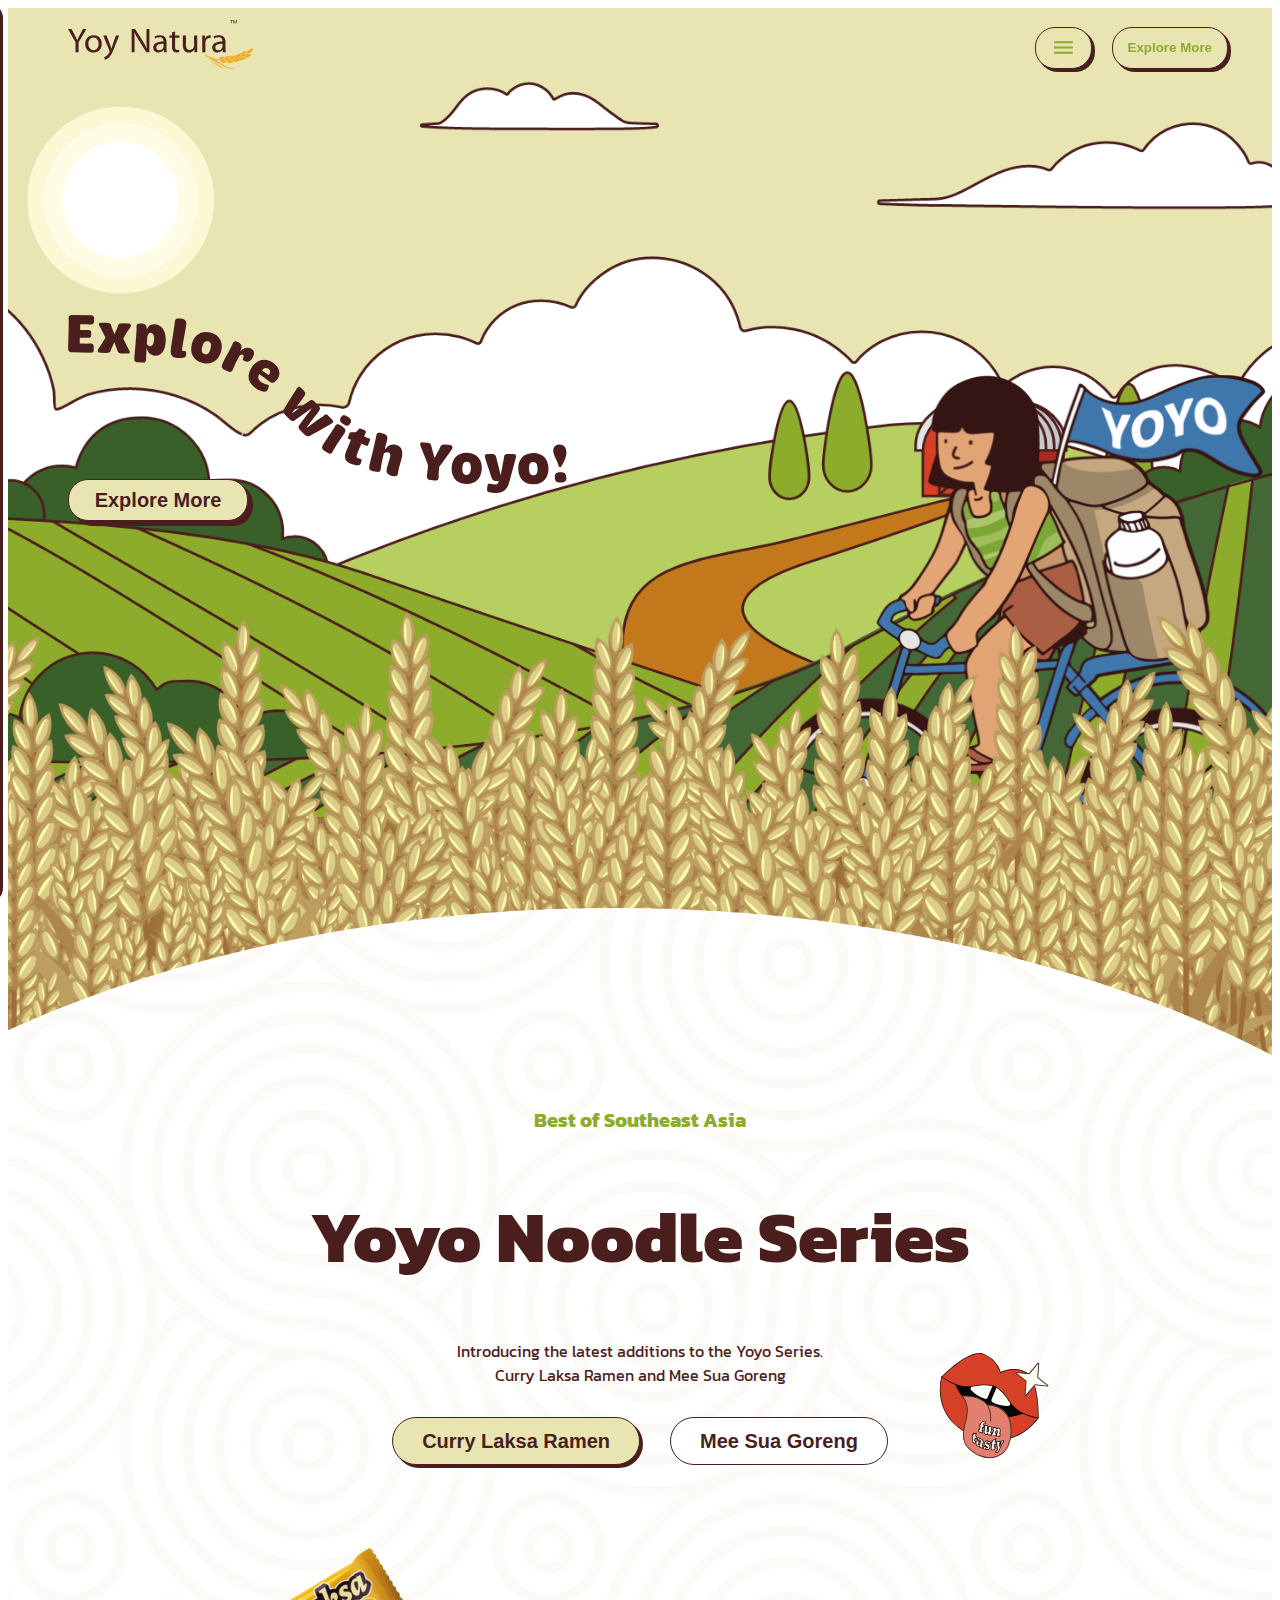
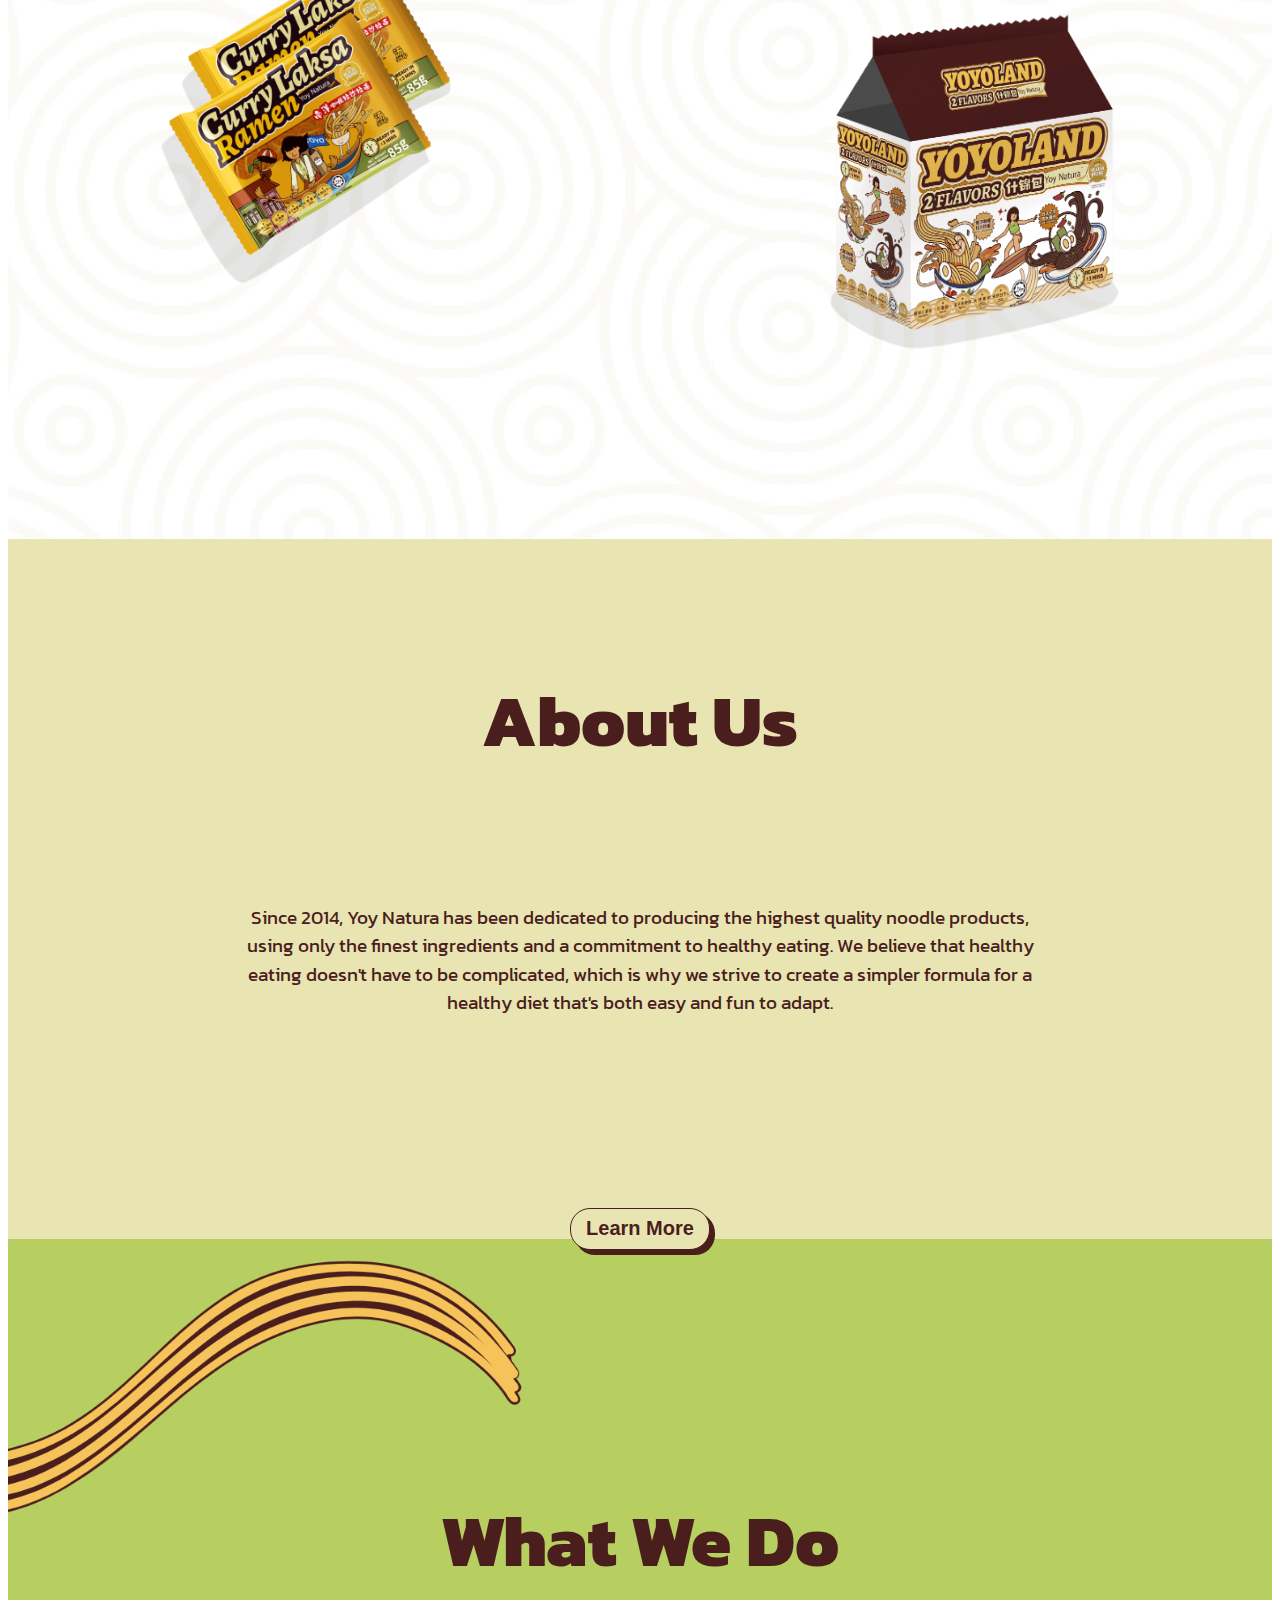
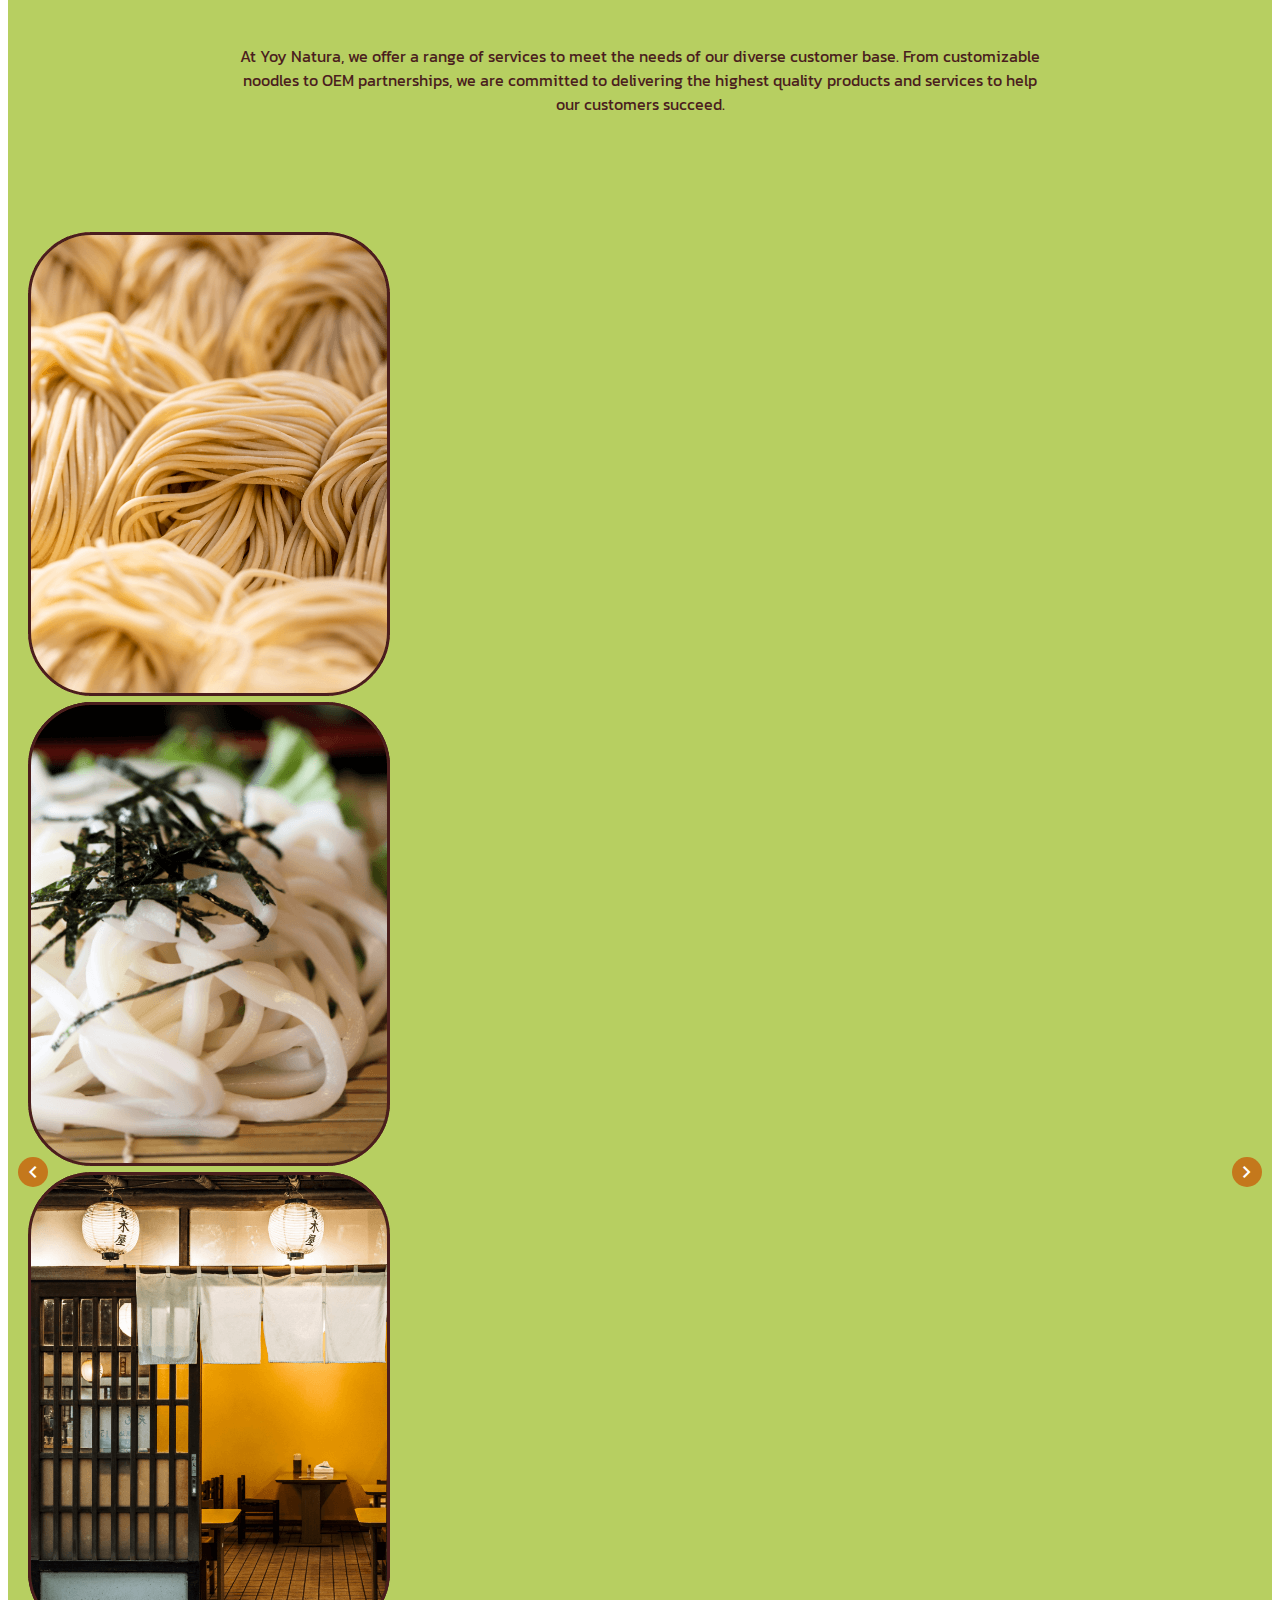
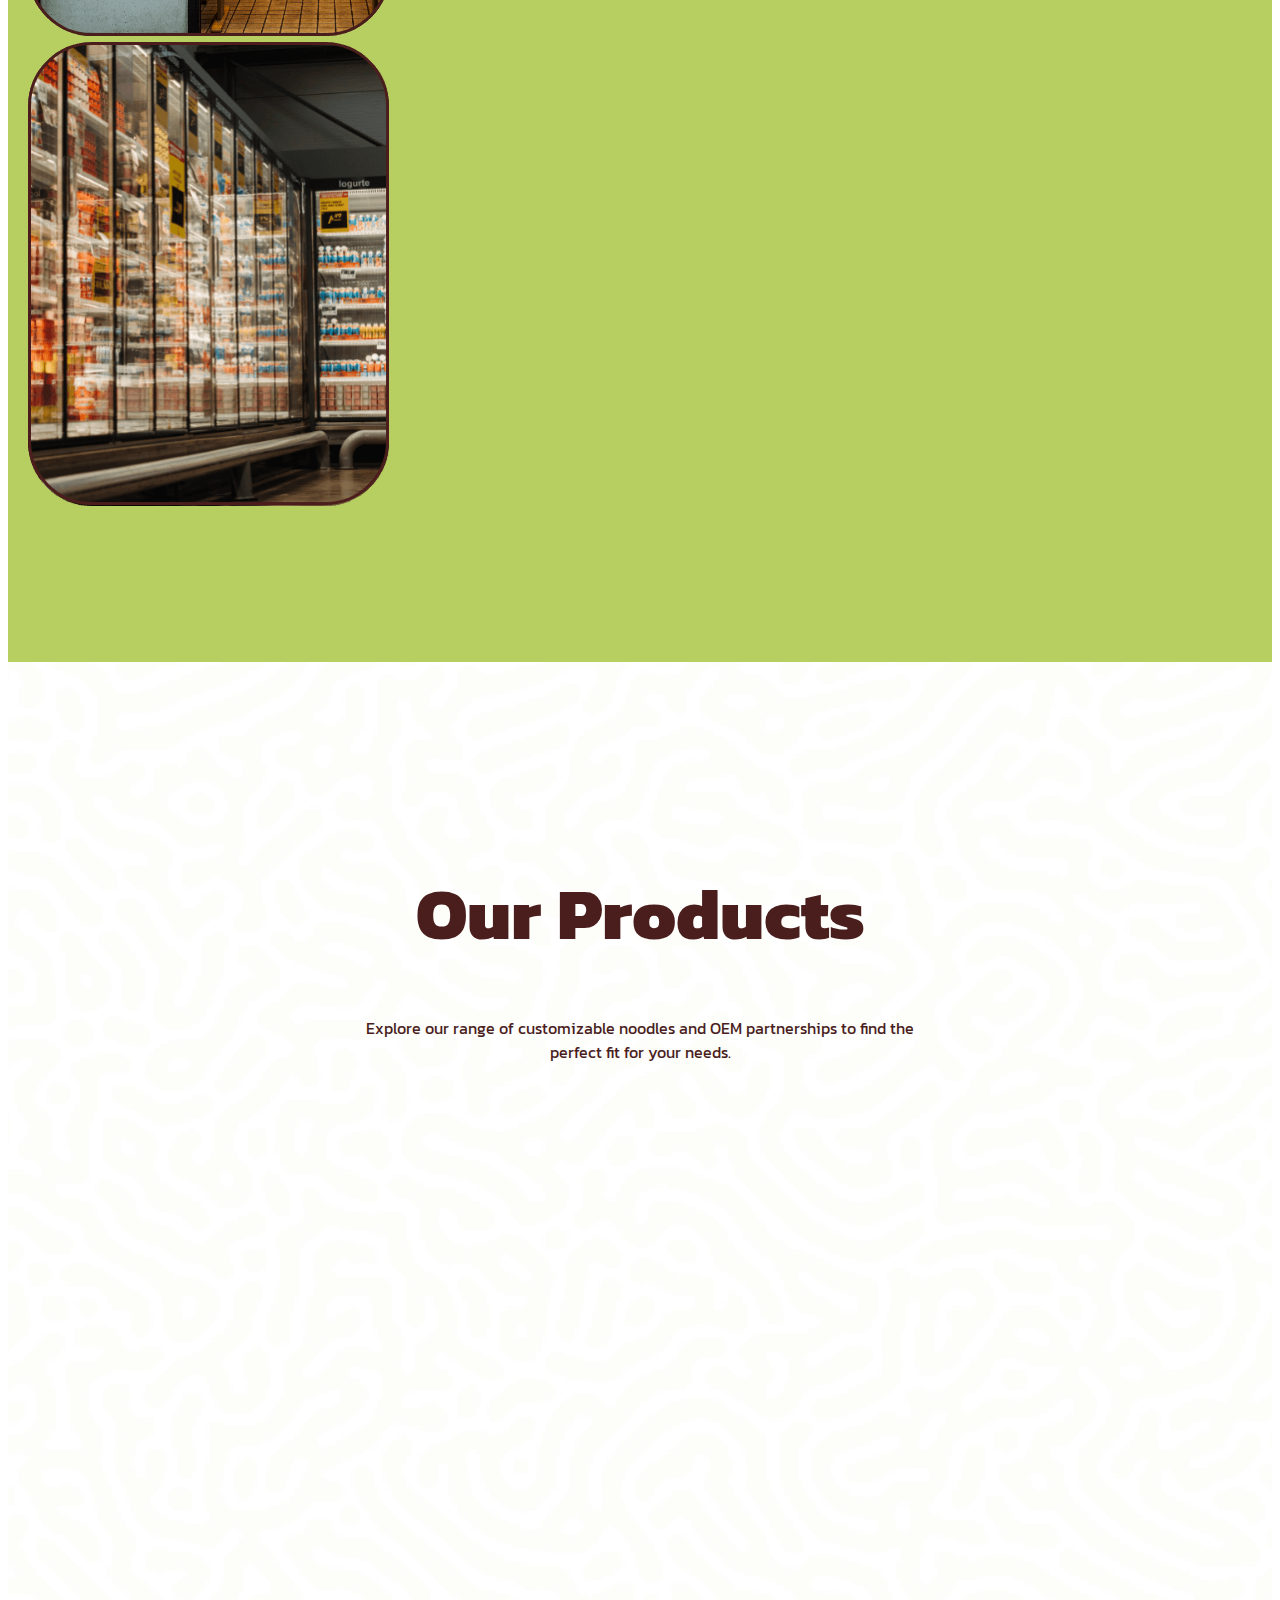
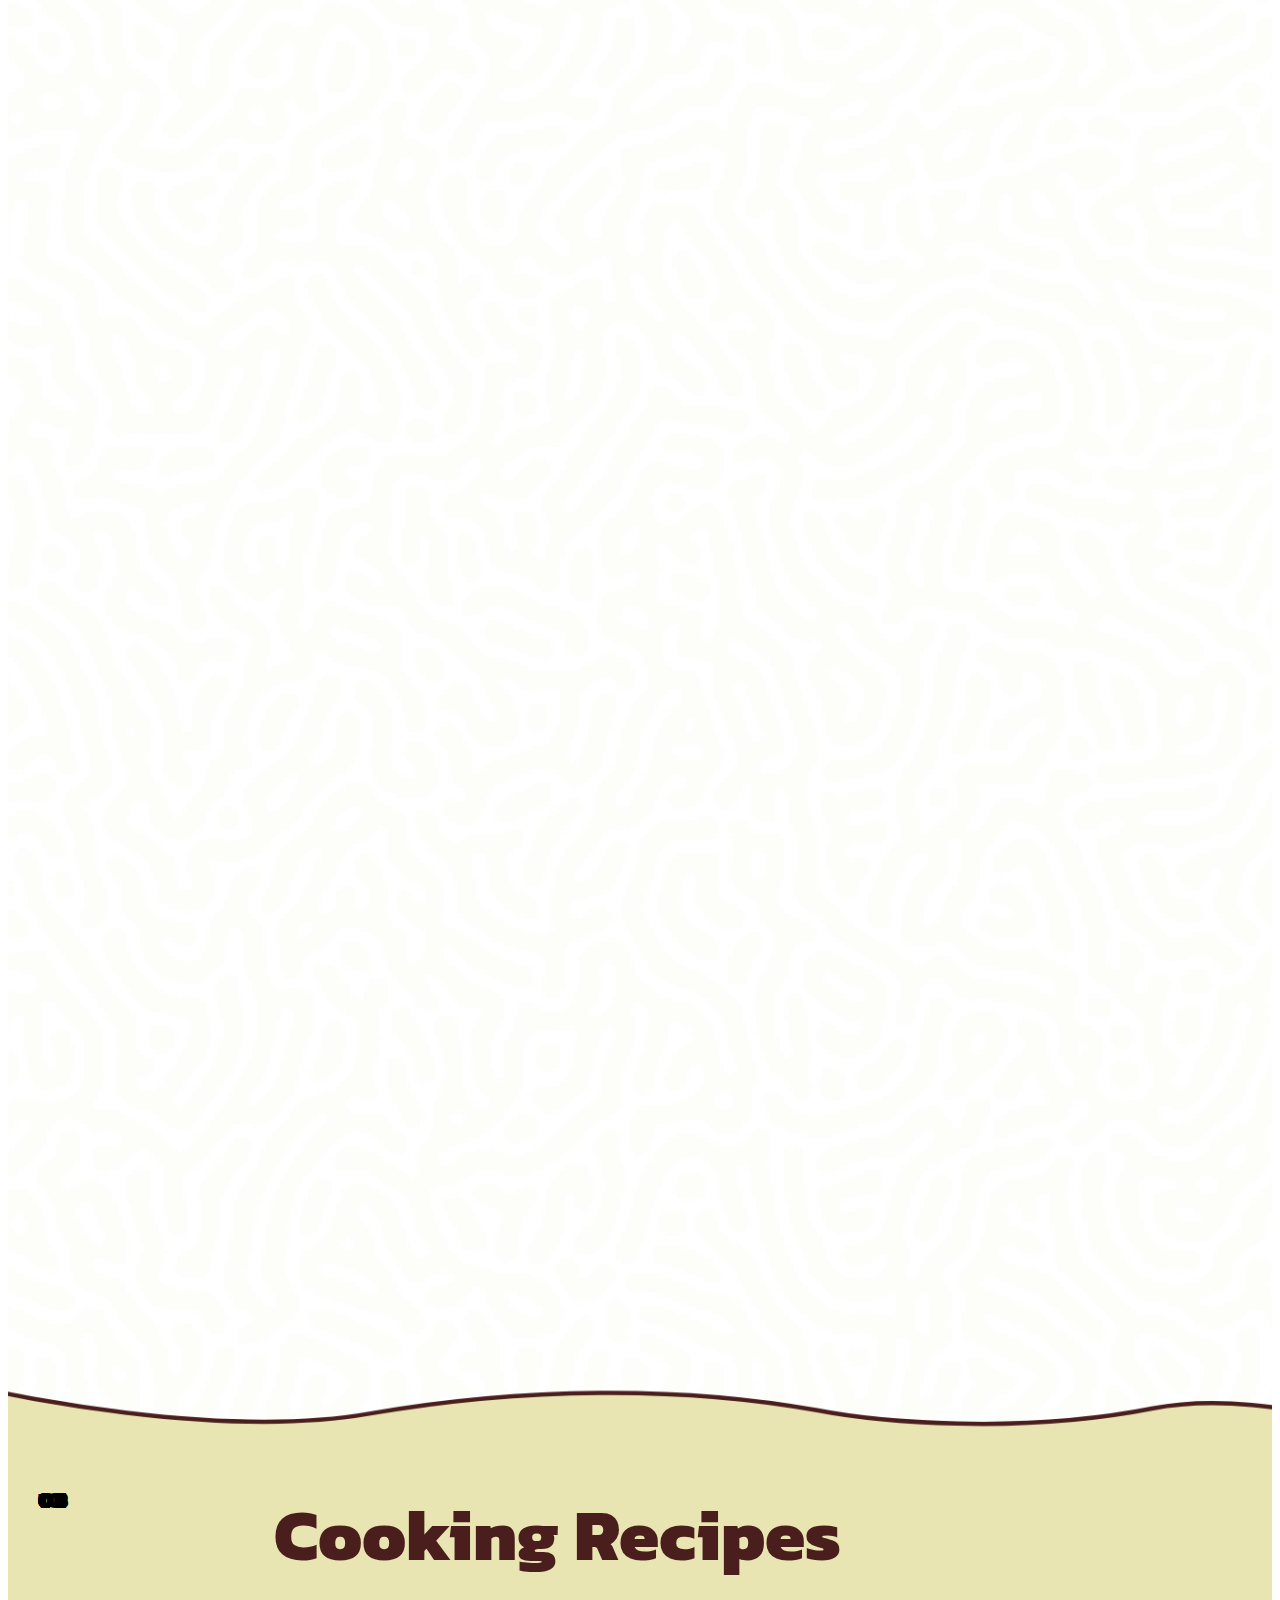
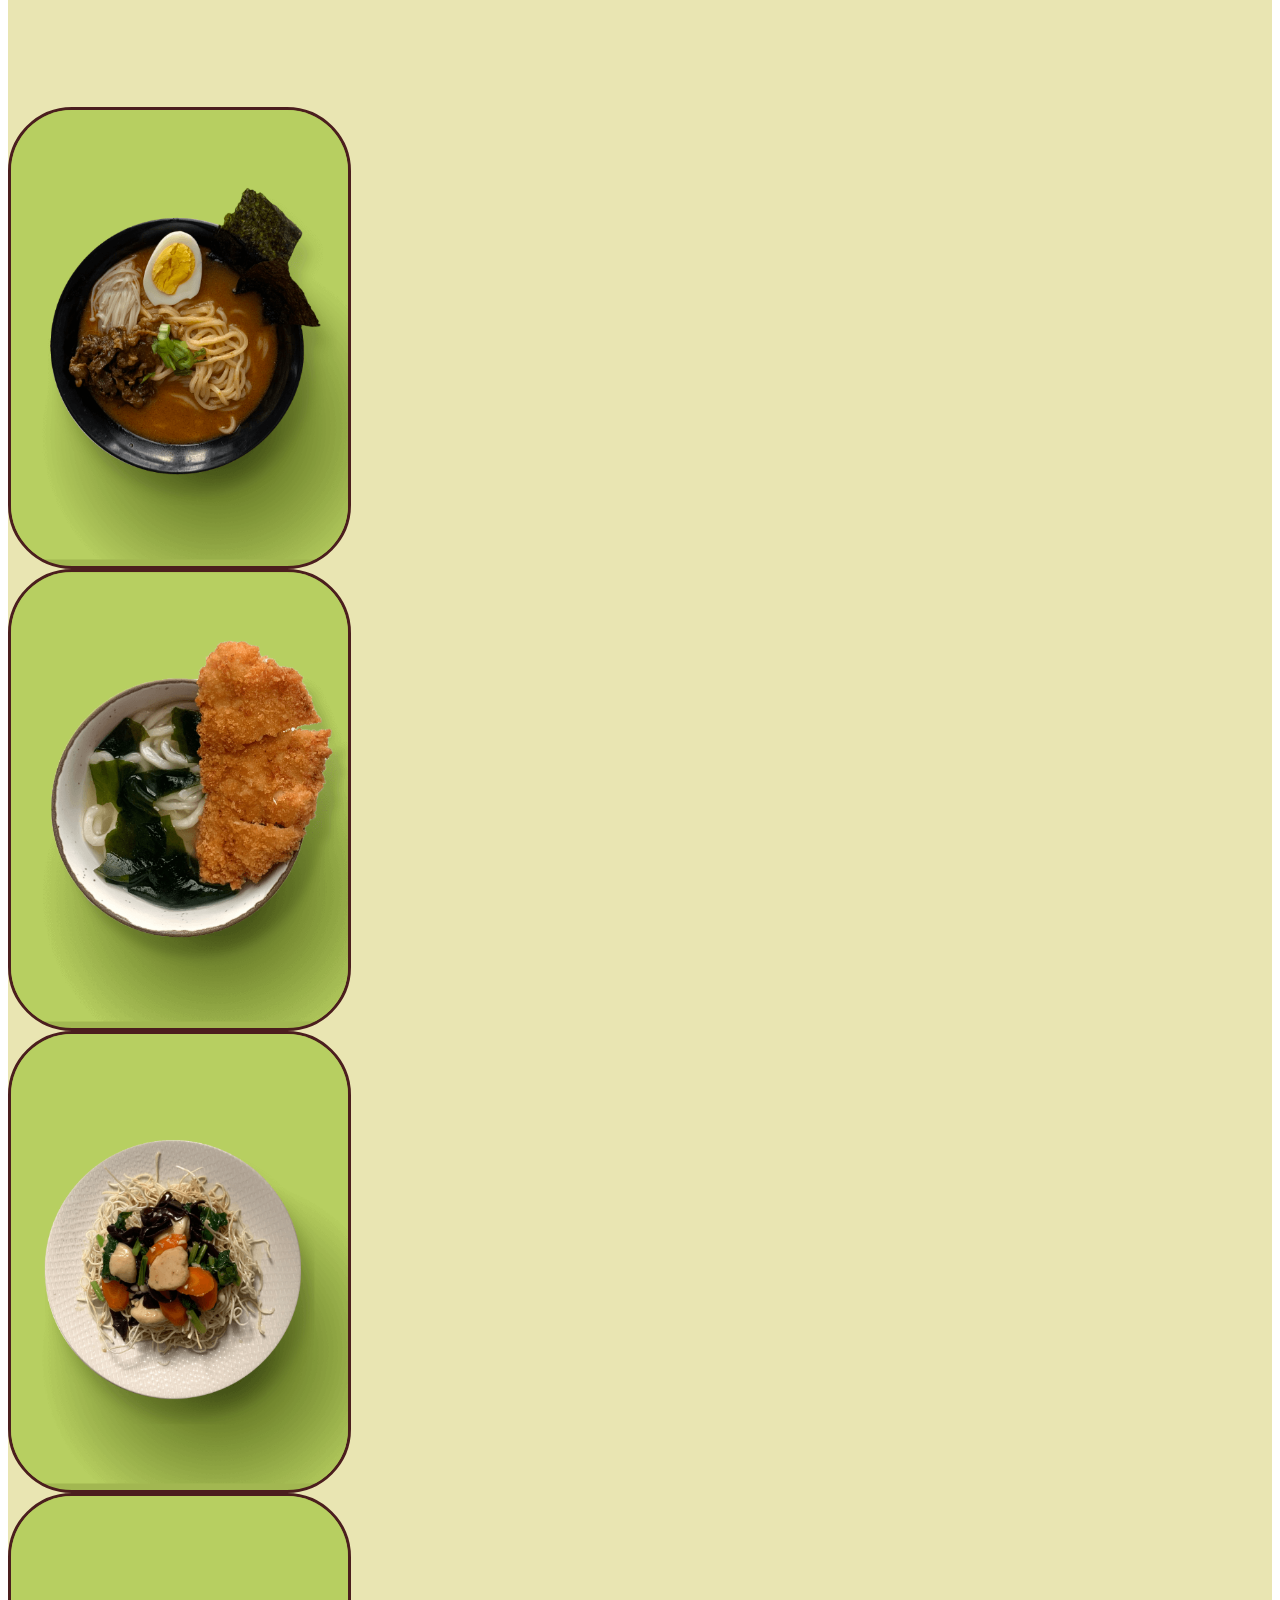
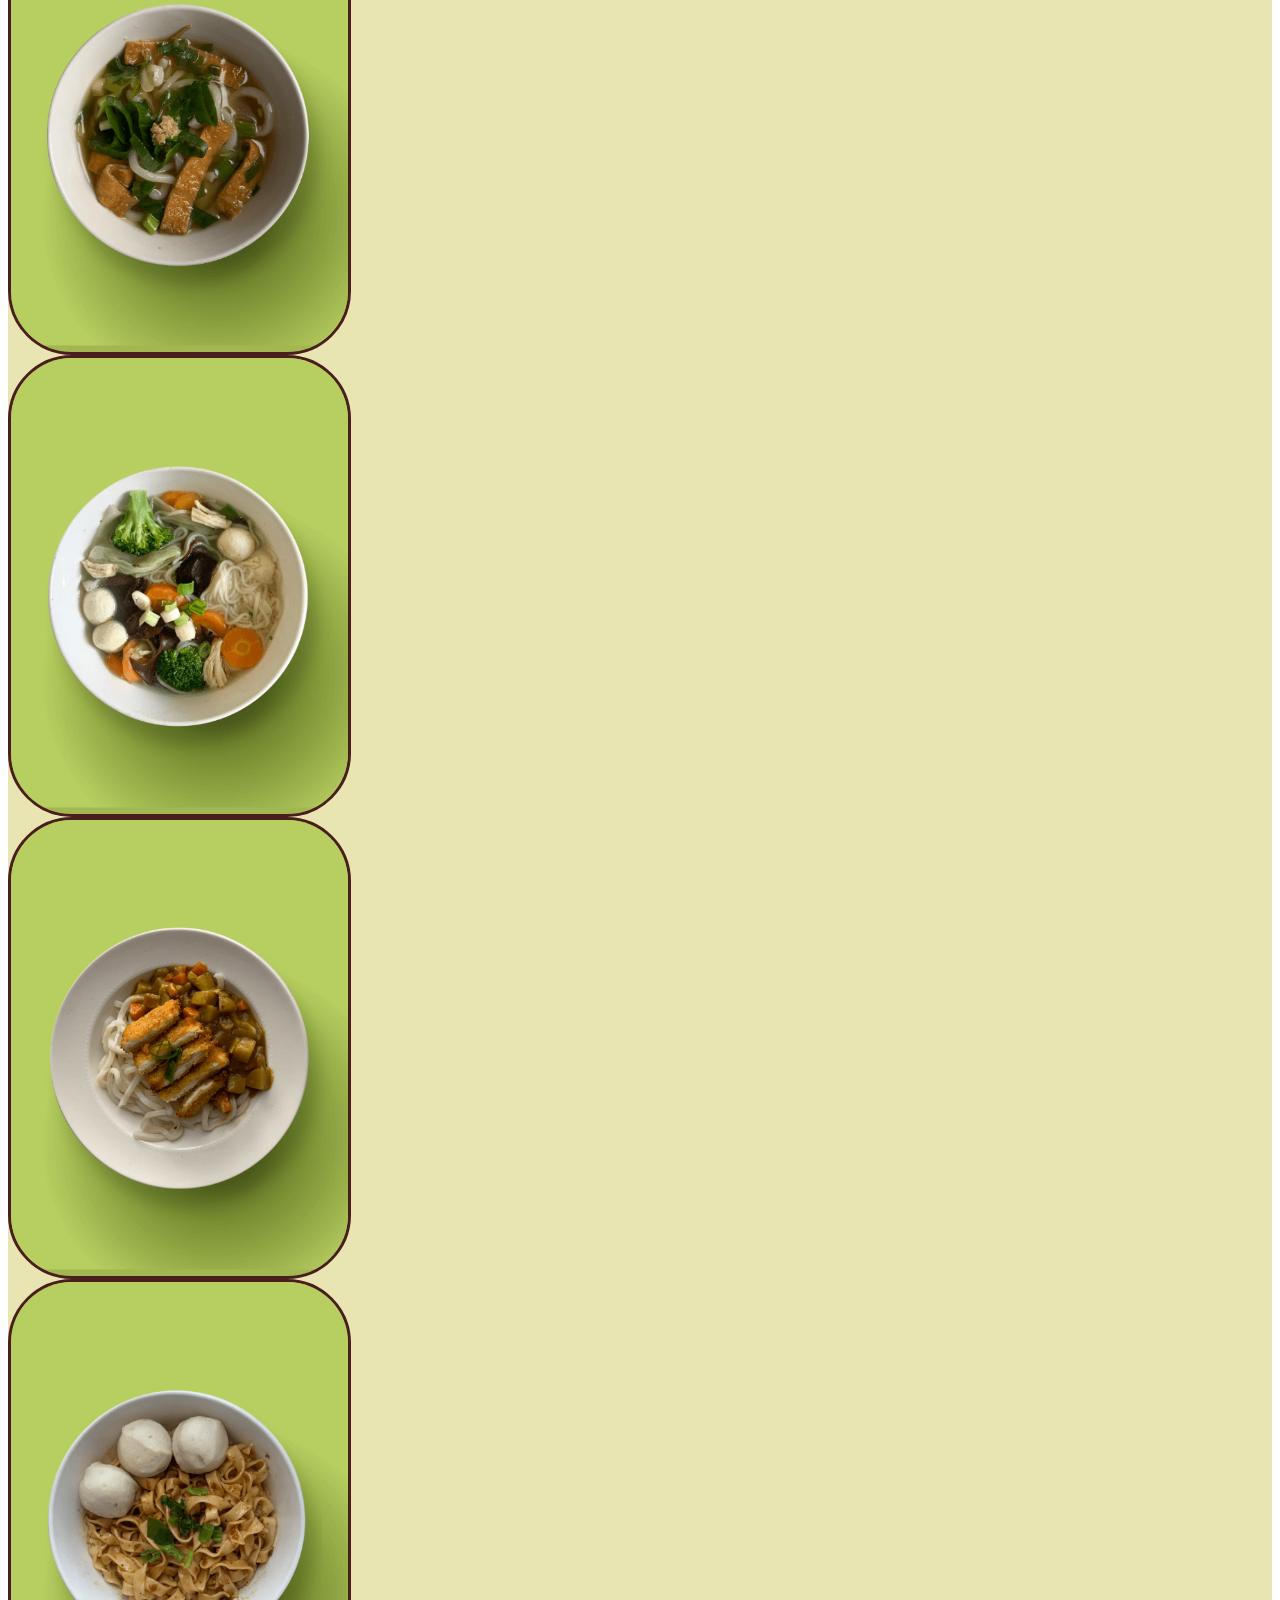
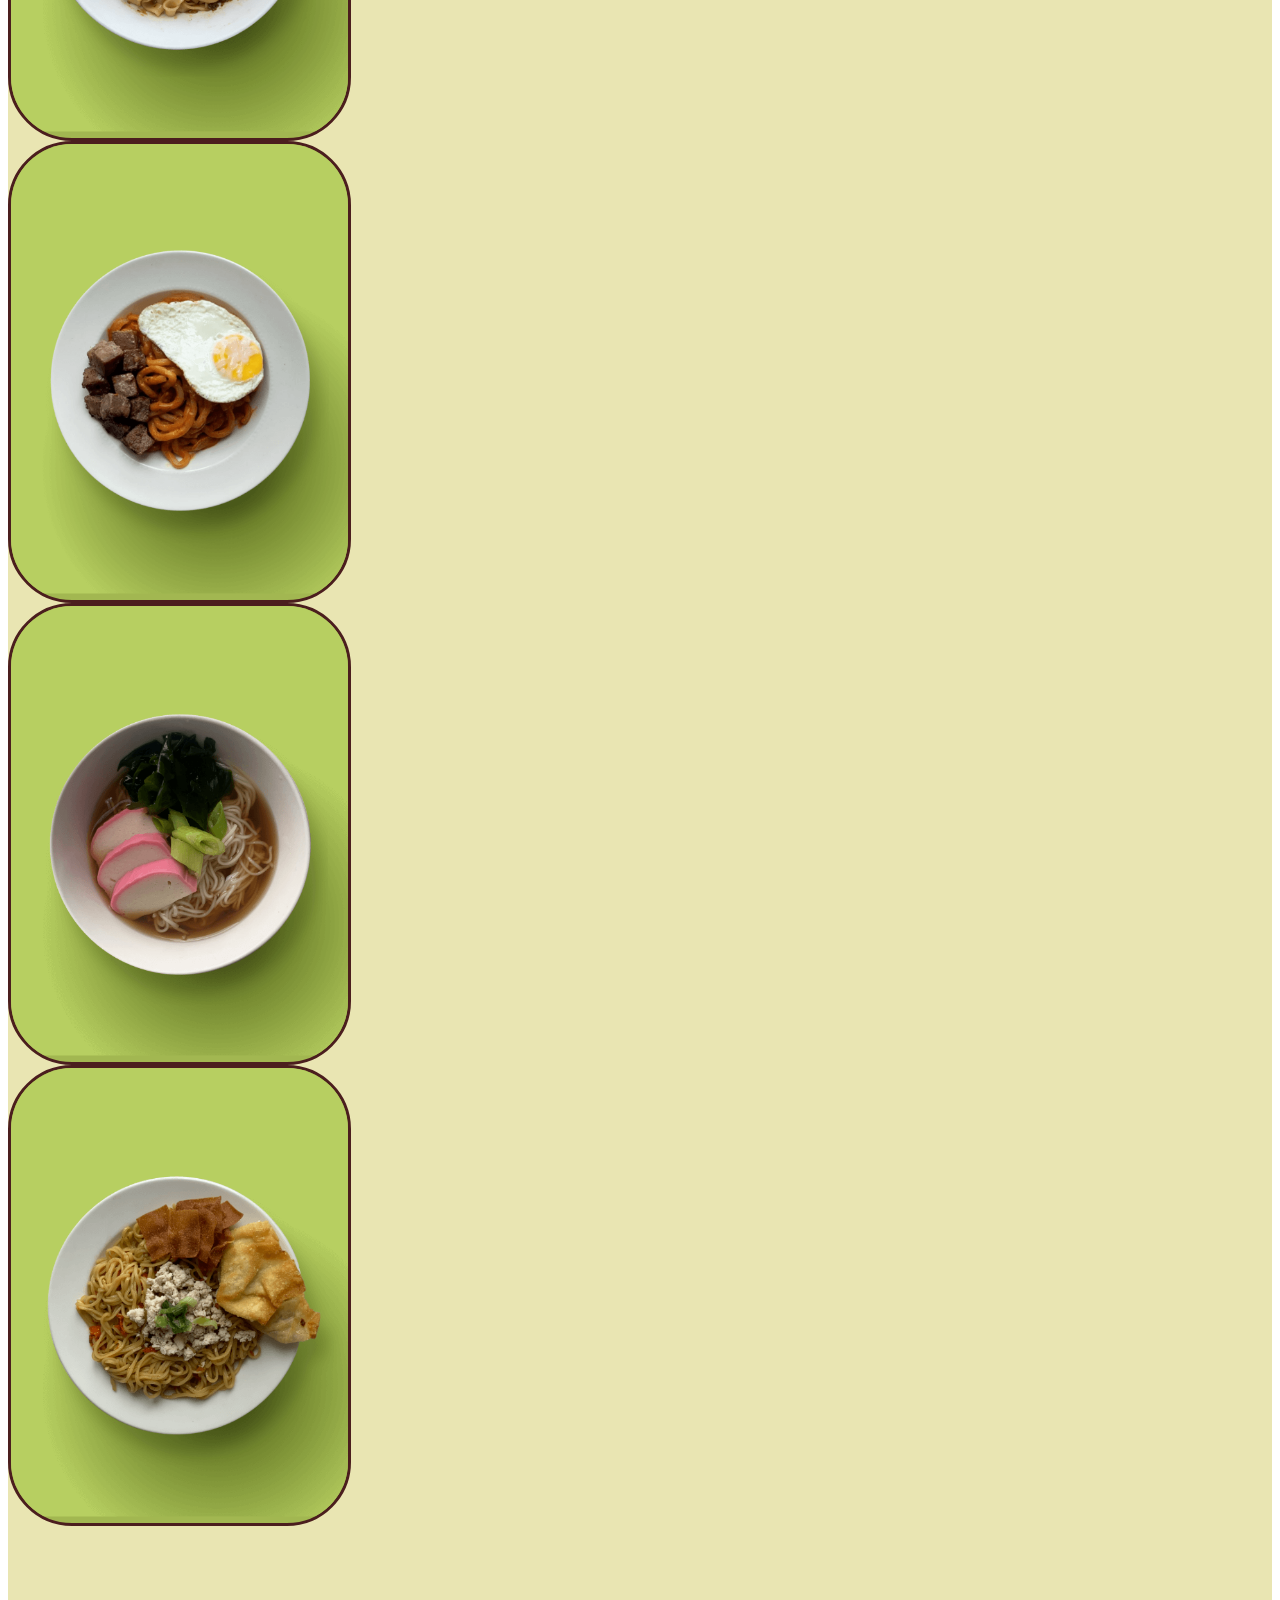
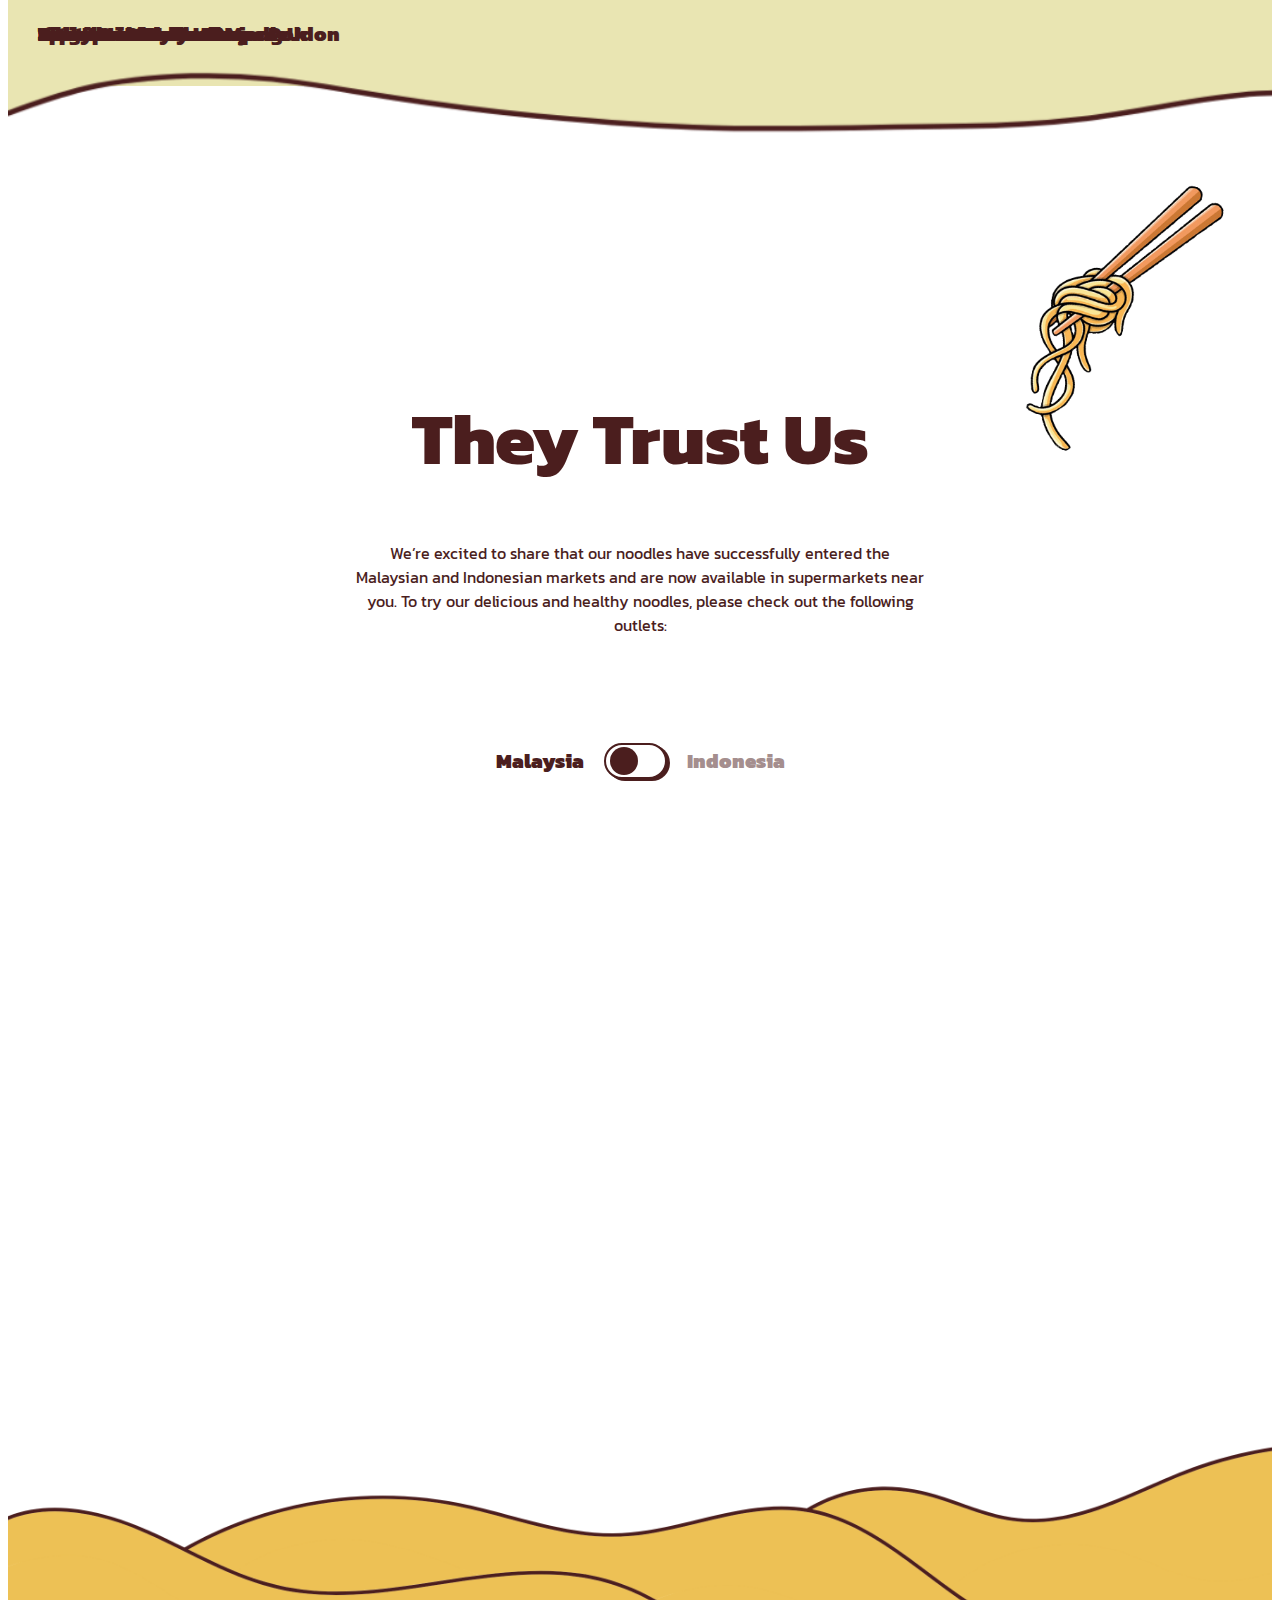
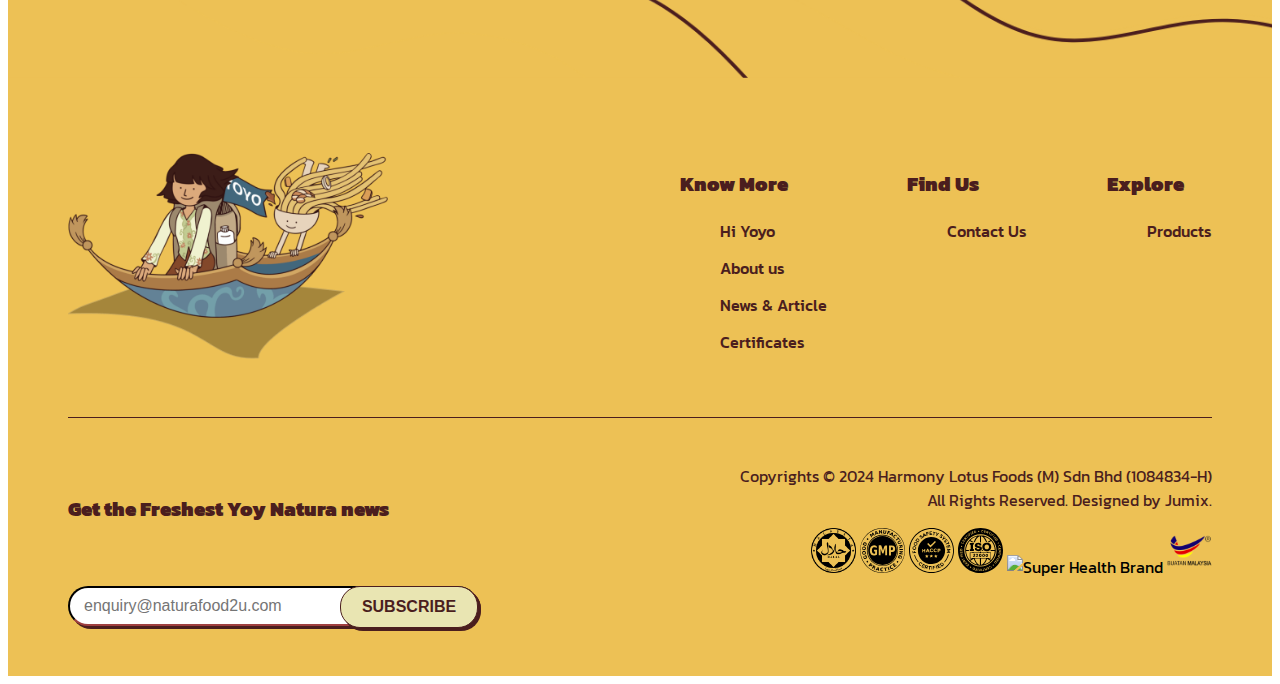
==== commit ca6801bd: "hi yoyo done" ====
--- a/index.html
+++ b/index.html
@@ -29,13 +29,14 @@
     <script src="https://unpkg.com/swiper@6.8.4/swiper-bundle.min.js"></script>
 
     <script defer src="./js/main.js"></script>
+    <script defer src="./js/common.js"></script>
 </head>
 
 <body>
     <main>
         <header>
             <div class="inner">
-                <a href="javascript:void(0)">
+                <a href="/">
                     <img src="./images/yoynatura-logo.svg" alt="yoynatura">
                 </a>
                 <div class="menu">
@@ -52,8 +53,8 @@
                 <span class="material-symbols-outlined">close_small</span>
             </div>
             <ul>
-                <li>Hi Yoyo</li>
-                <li>About us</li>
+                <li><a href="/hi-yoyo">Hi Yoyo</a></li>
+                <li><a href="/about">About us</a></li>
                 <li>News & Articles</li>
                 <li>Certificates</li>
                 <li>Contact Us</li>
--- a/css/main.css
+++ b/css/main.css
@@ -5,12 +5,12 @@
     --color-white: #fff;
     --color-orange: #C4781C;
     --color-light-green: #B7CF61;
+    --color-yellow: #EDC155
 }
 
 body {
     font-family: "Kanit", sans-serif;
     line-height: 1.5;
-    height: 6000px;
     box-sizing: border-box;
     font-size: 16px;
     word-break: keep-all;
@@ -22,6 +22,7 @@
 
 a {
     text-decoration: none;
+    color: inherit;
 }
 
 ul {
@@ -213,6 +214,10 @@
     transition: .2s;
 }
 
+nav ul li.active {
+    color: #D64027;
+}
+
 nav ul li:hover {
     color: var(--color-orange);
 }
@@ -1502,14 +1507,14 @@
     }
 
     .about {
-        min-height: 800px;
+        min-height: 737px;
         height: auto;
-        padding-bottom: 50px;
         box-sizing: border-box;
     }
 
     .about .description .btn {
         width: 100%;
+        max-width: 400px;
         font-size: 14px;
     }
 
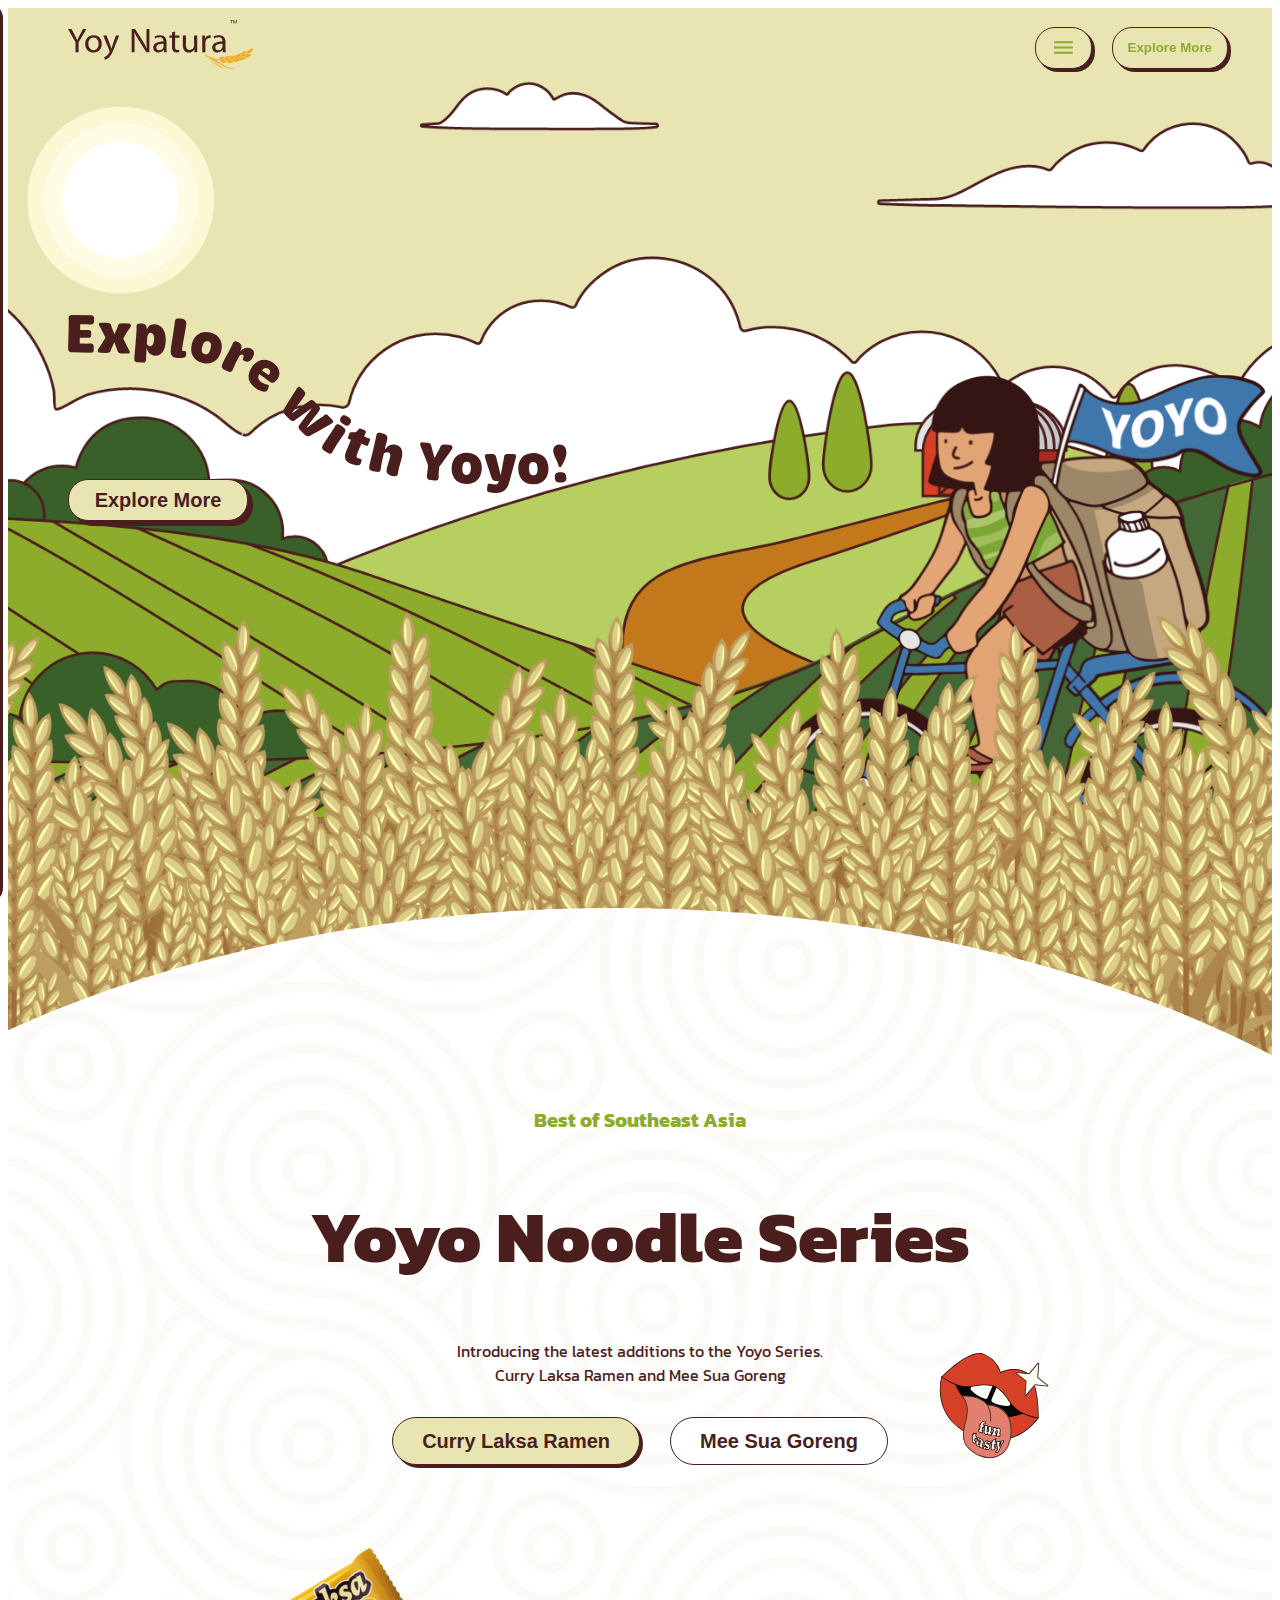
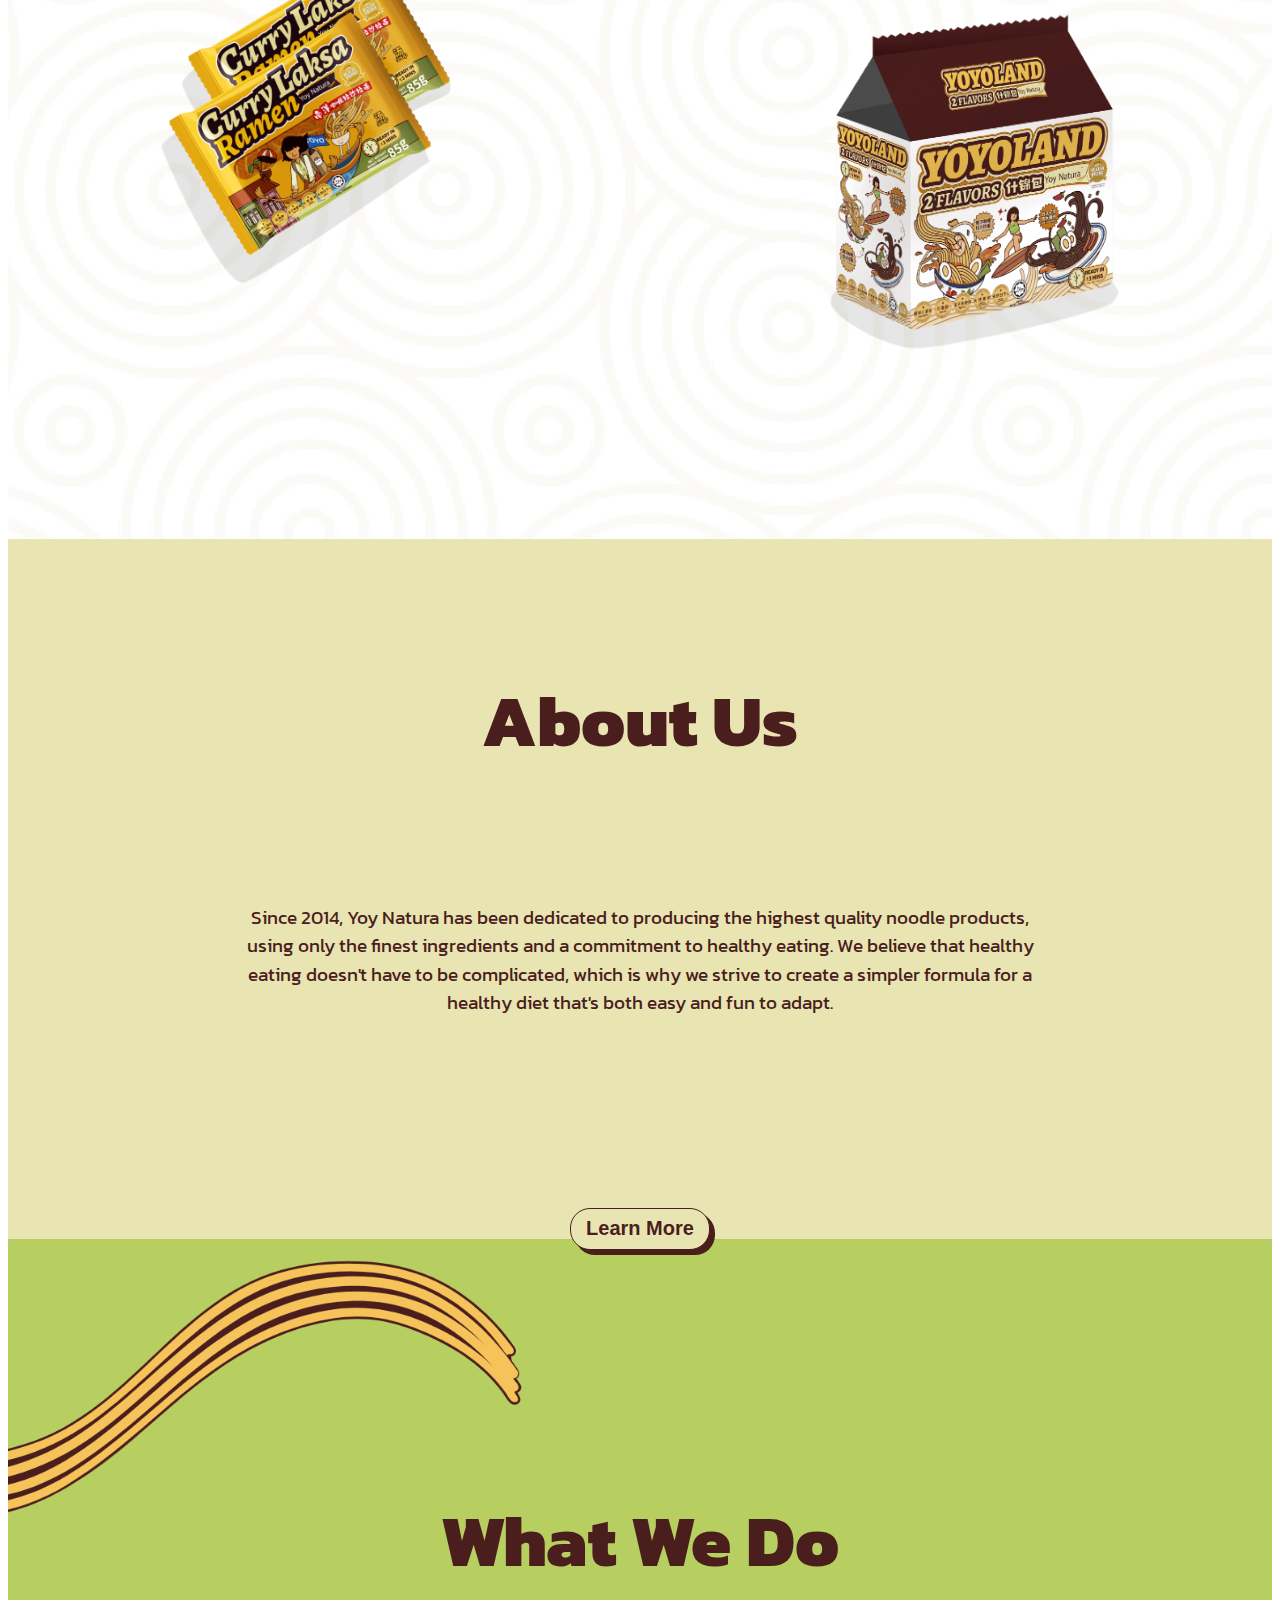
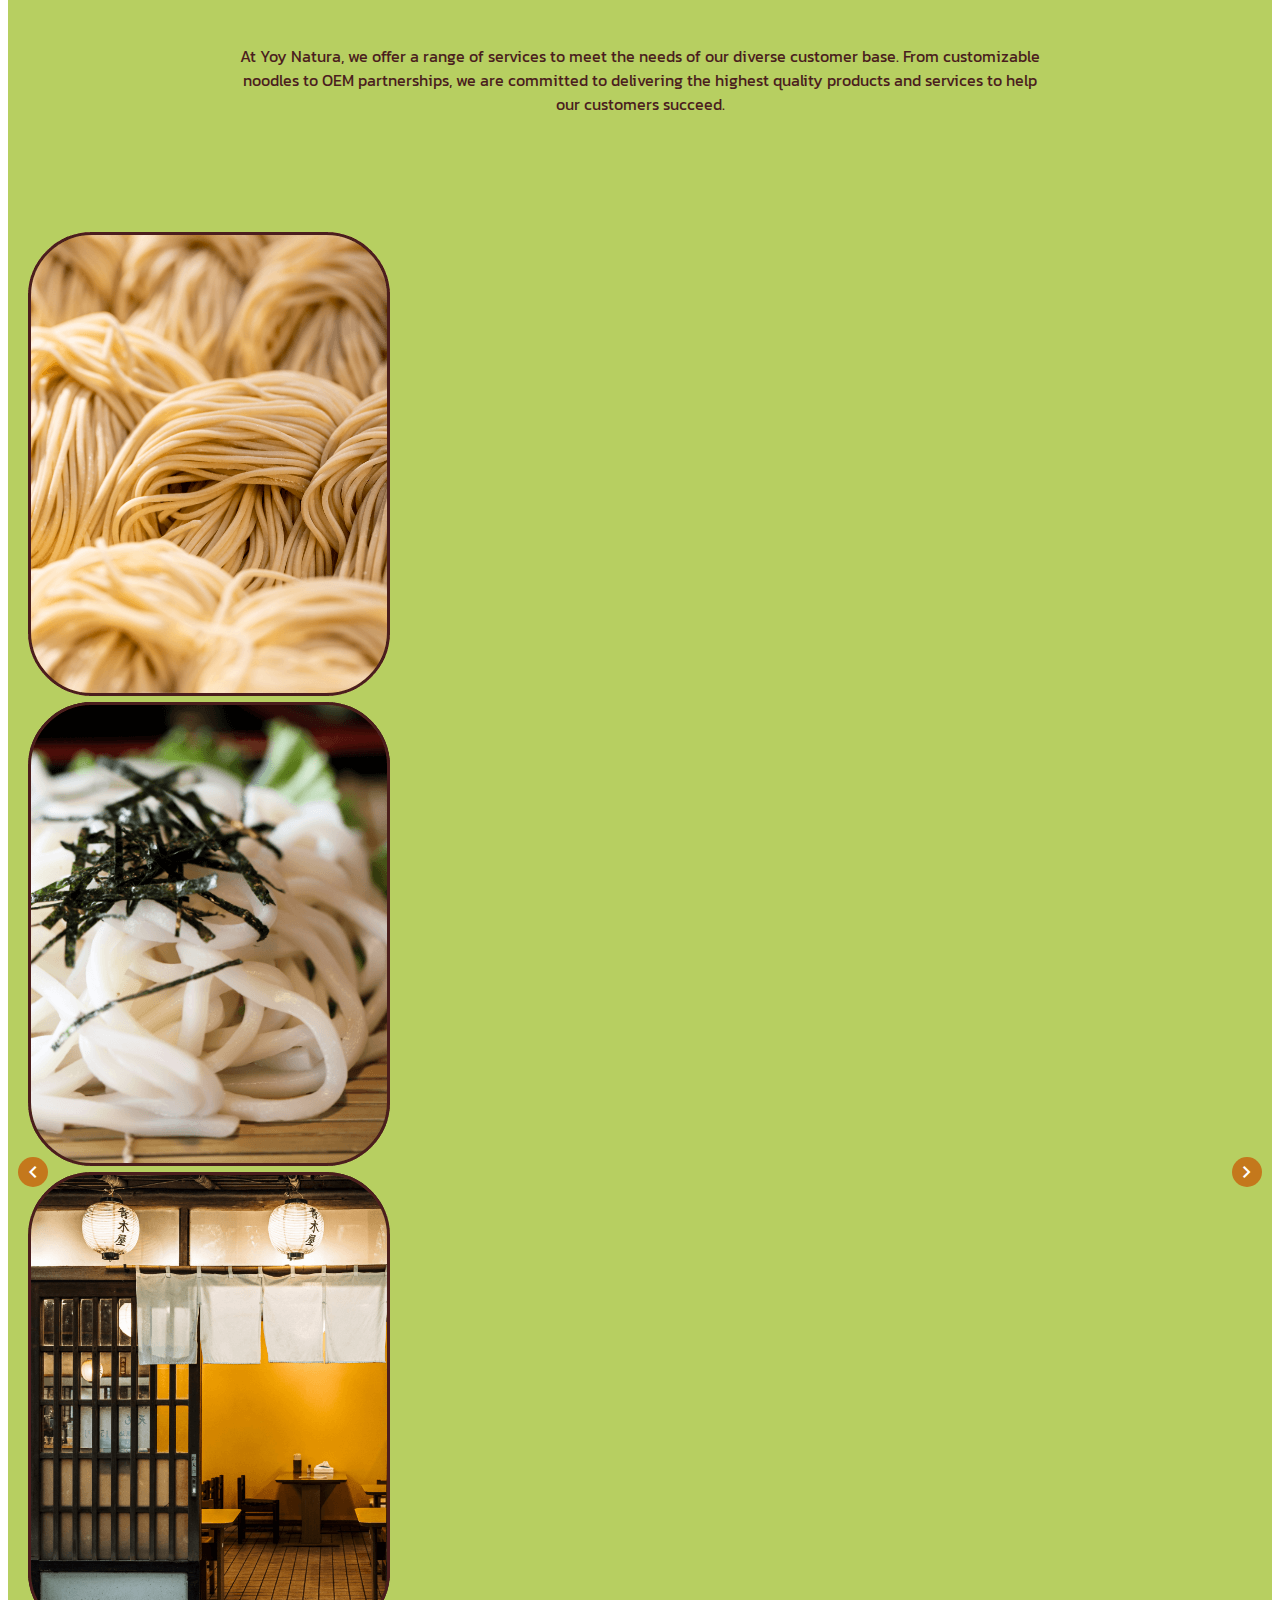
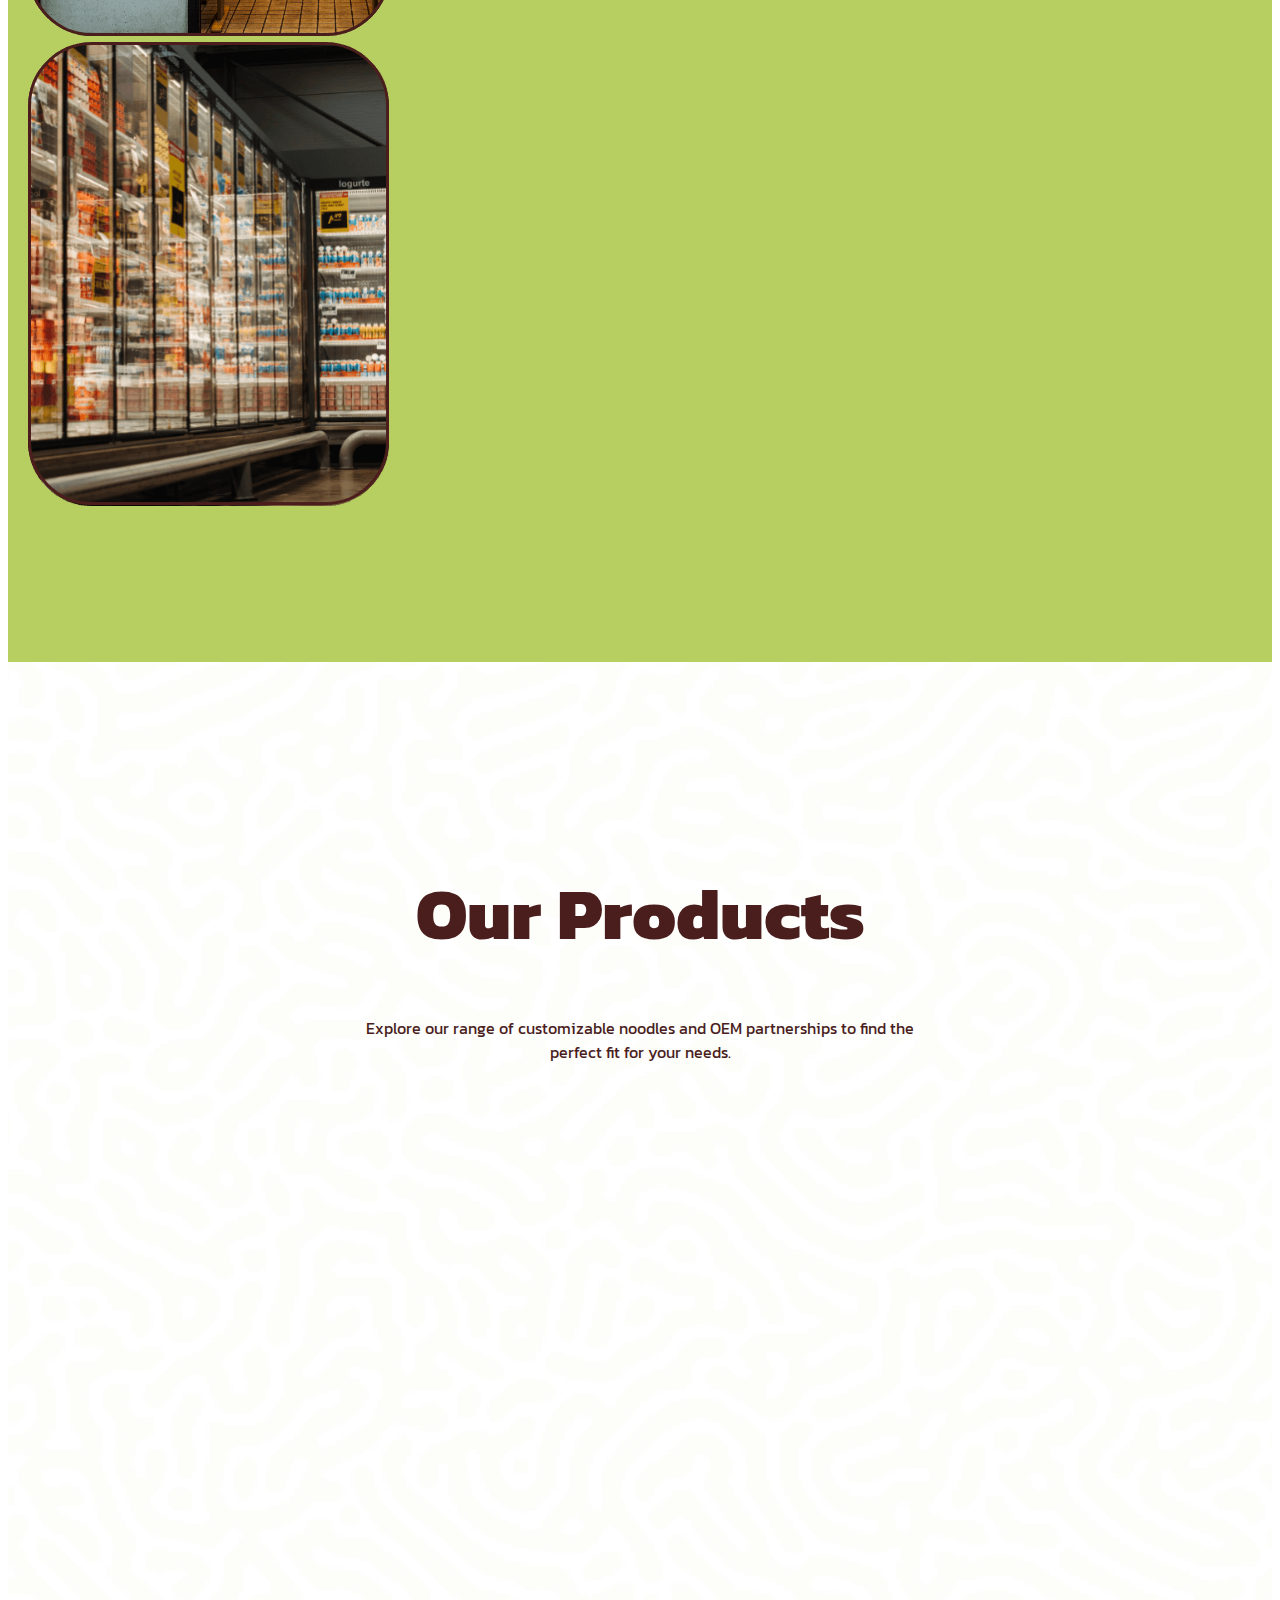
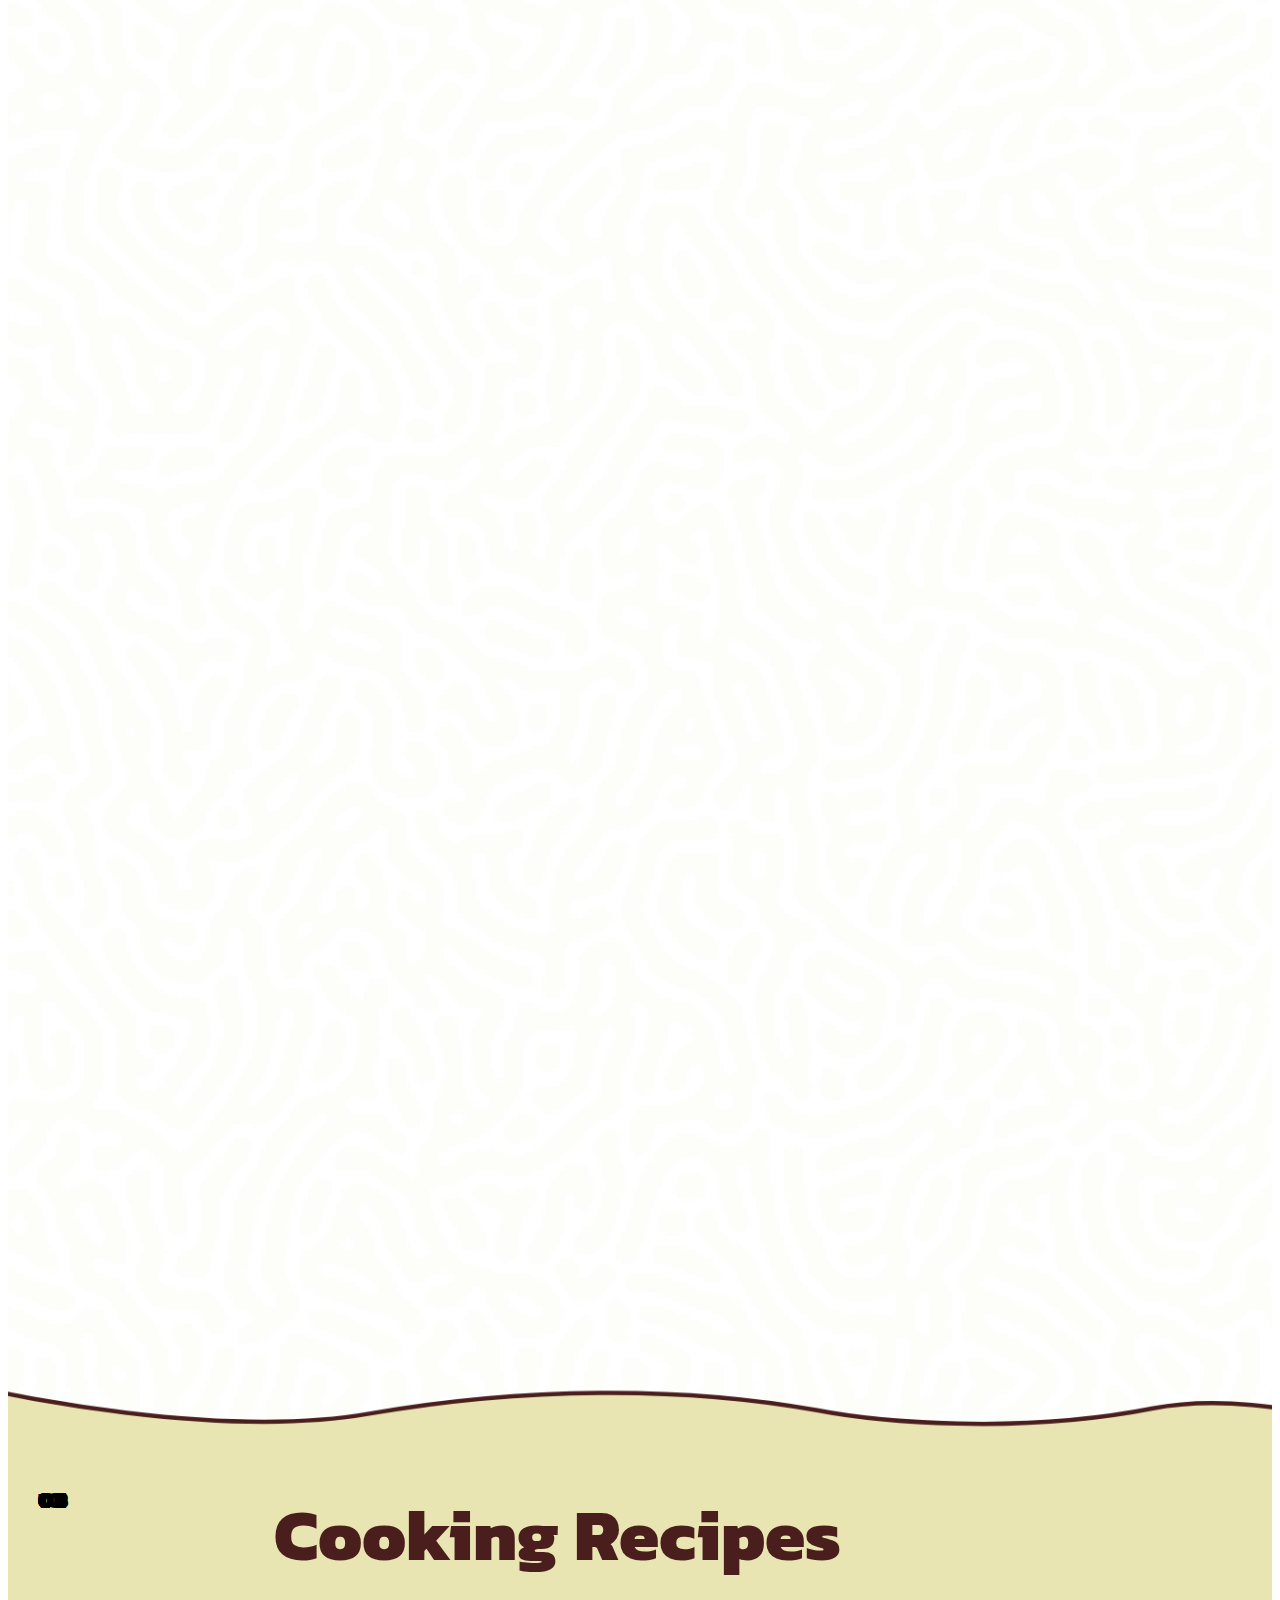
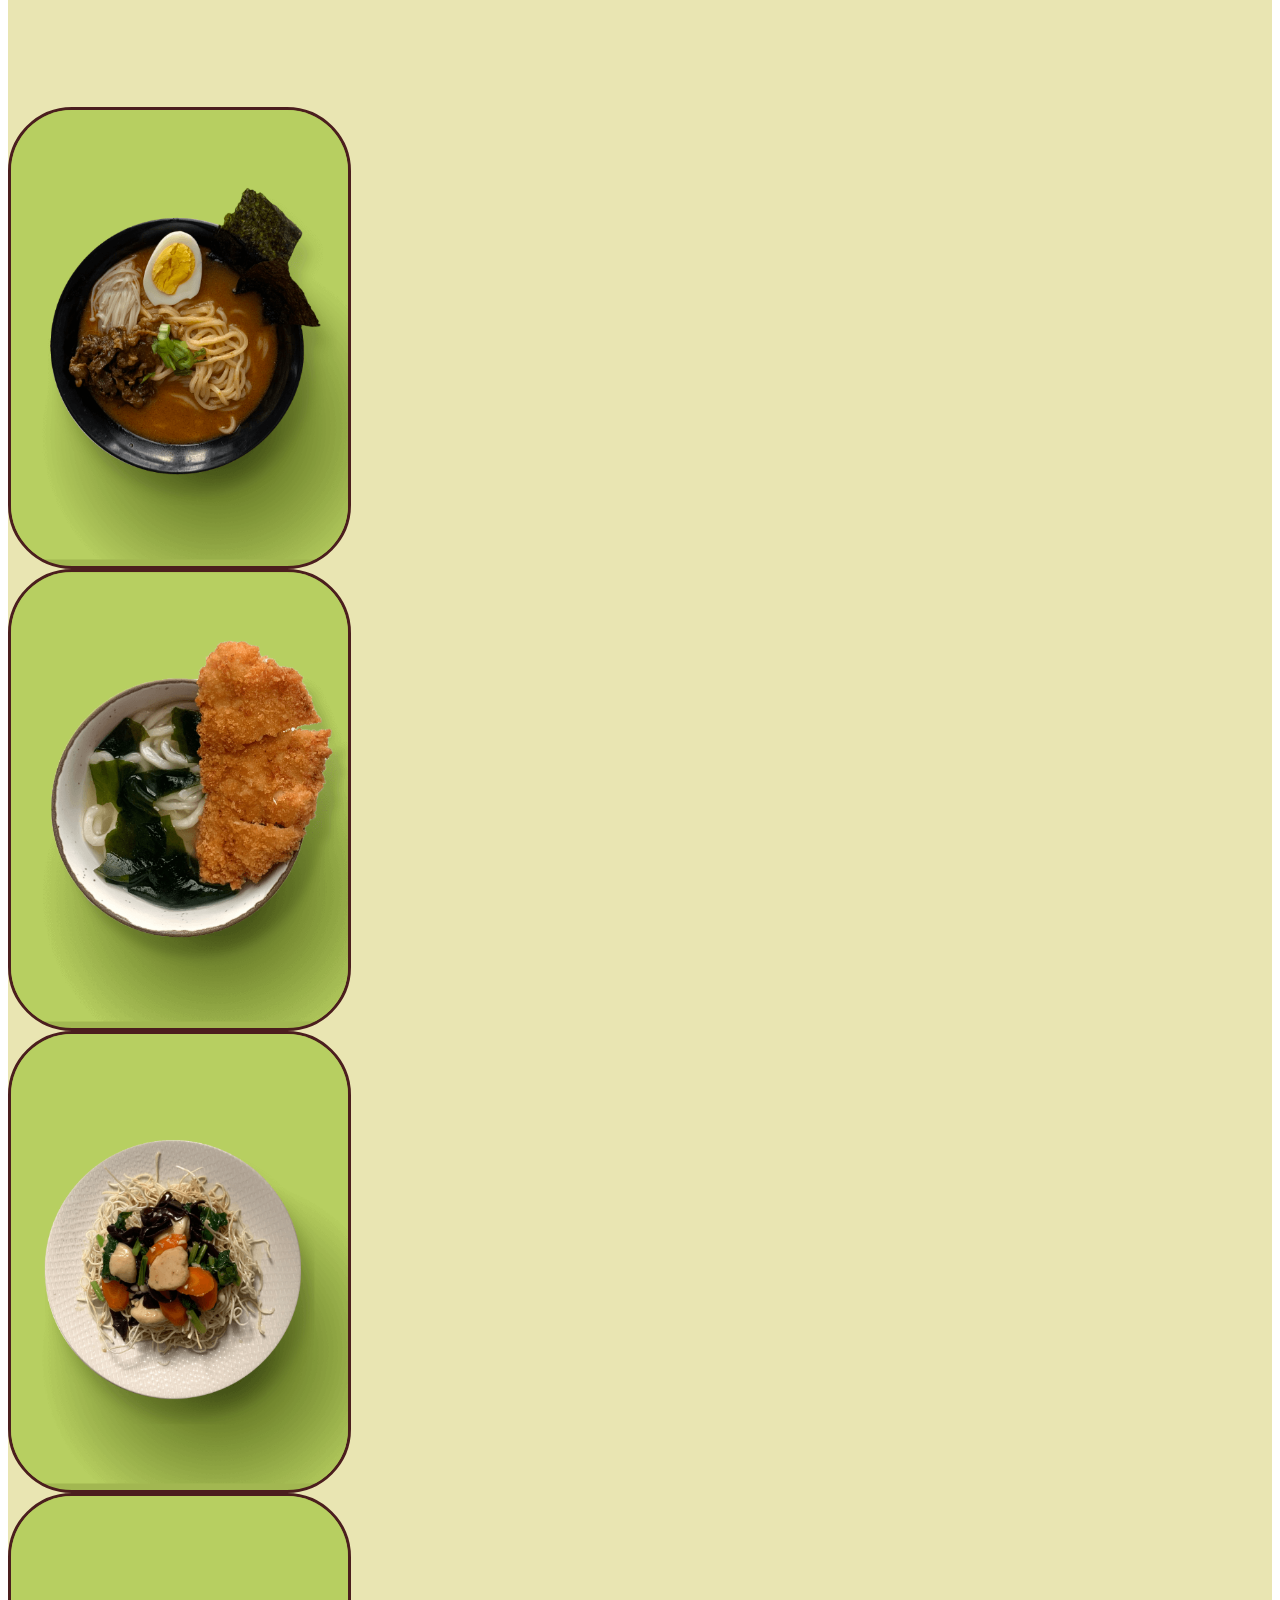
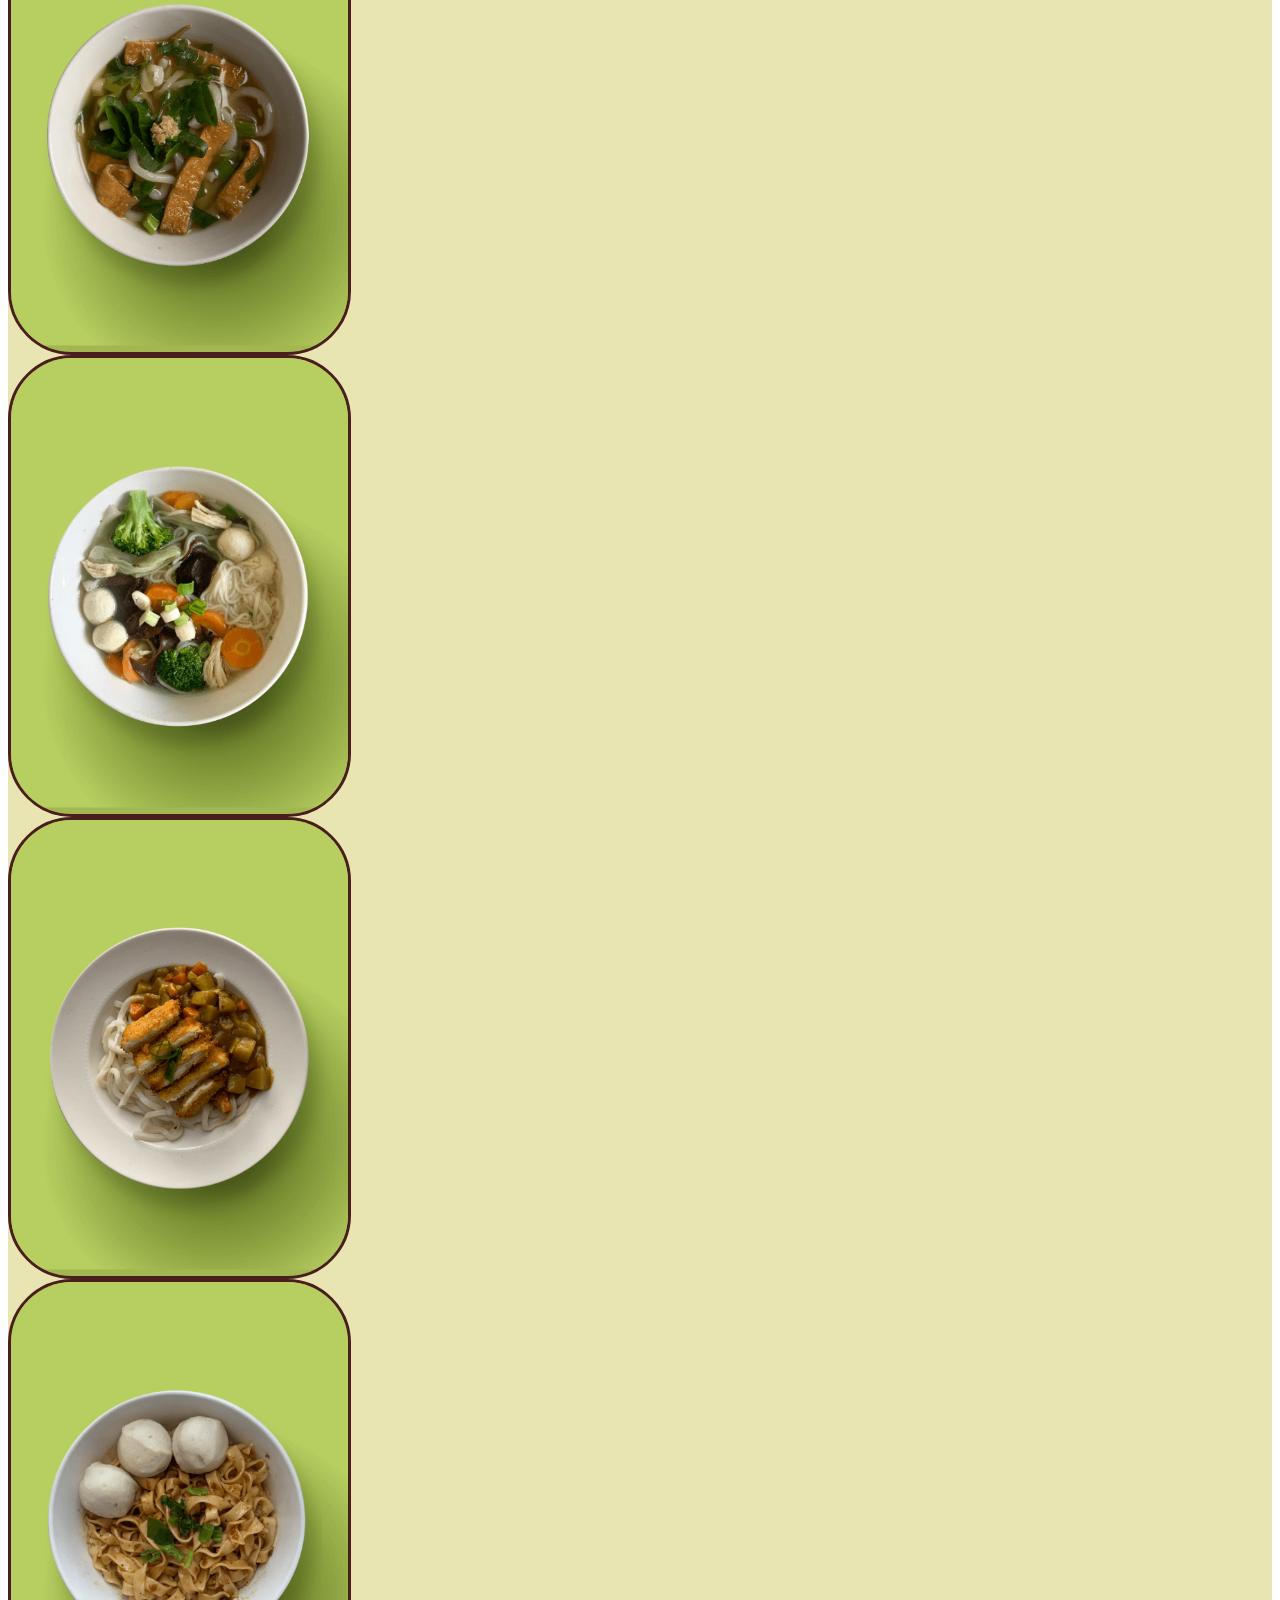
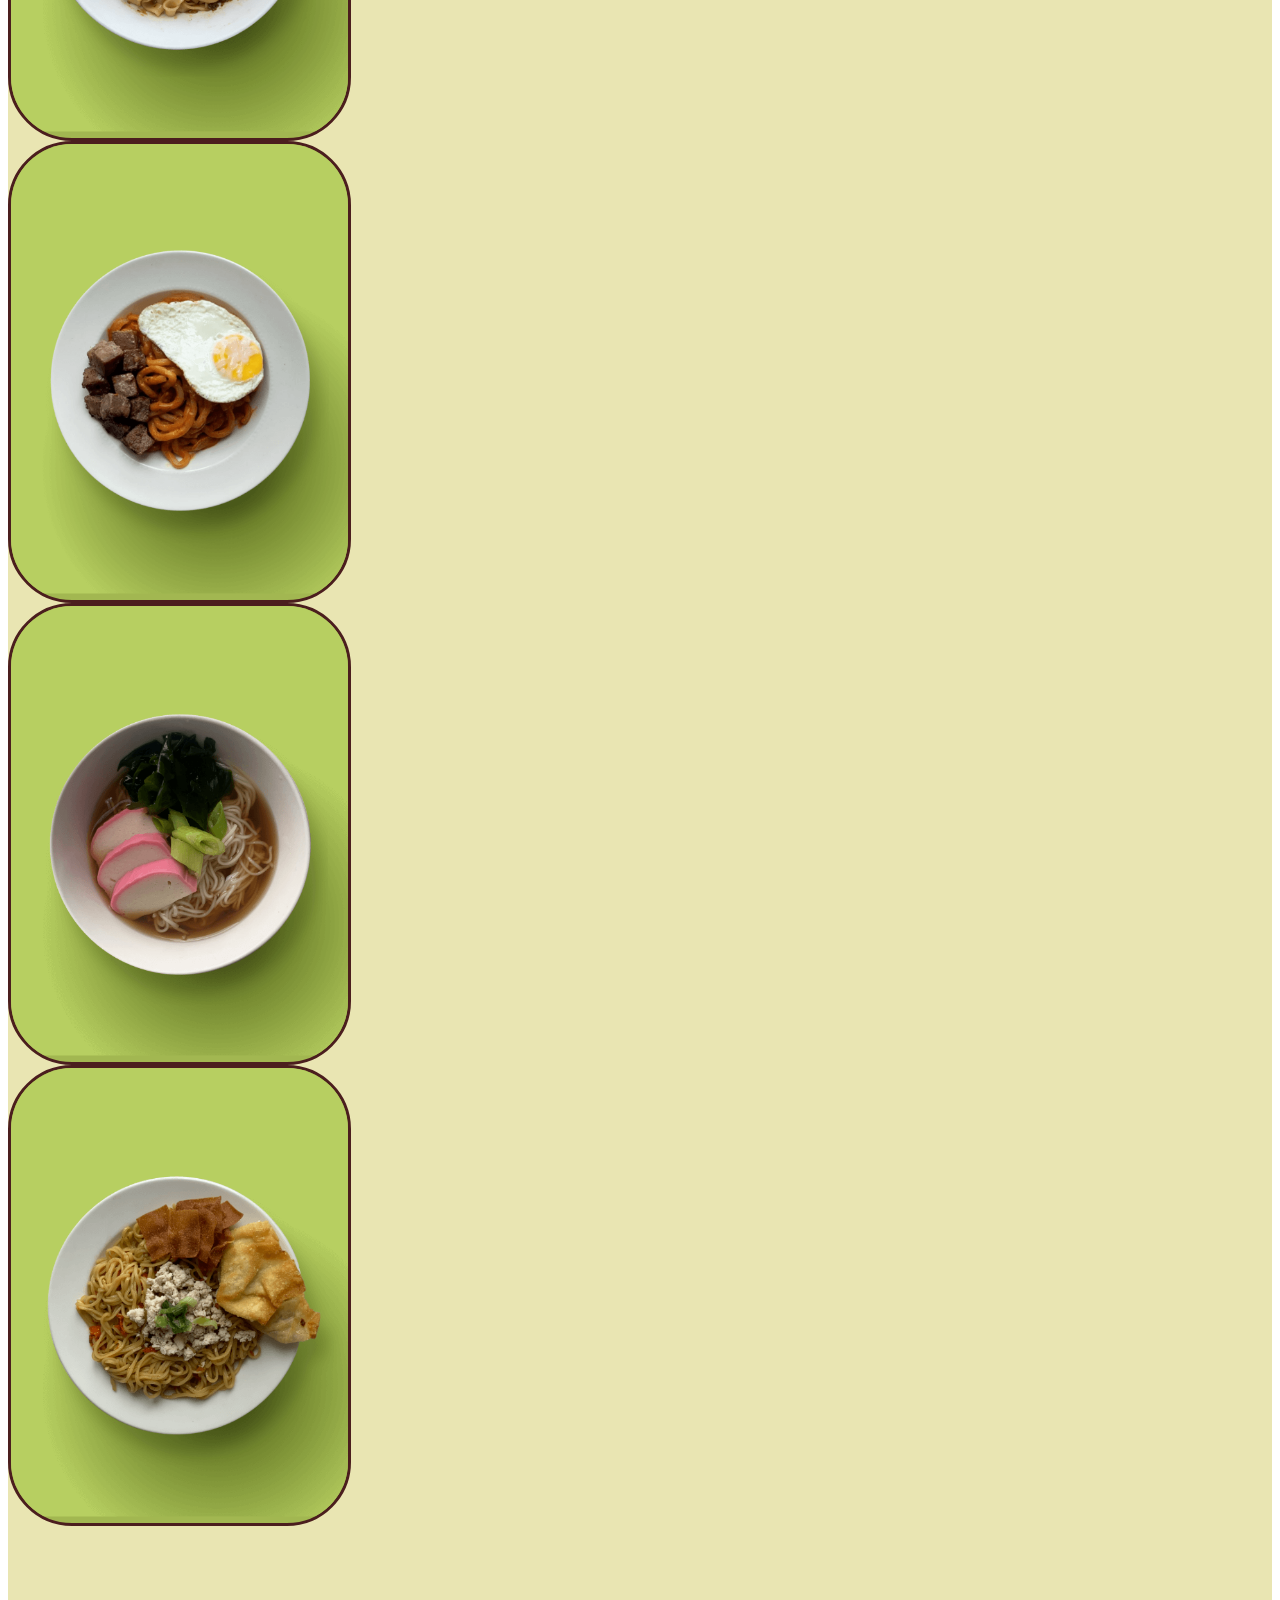
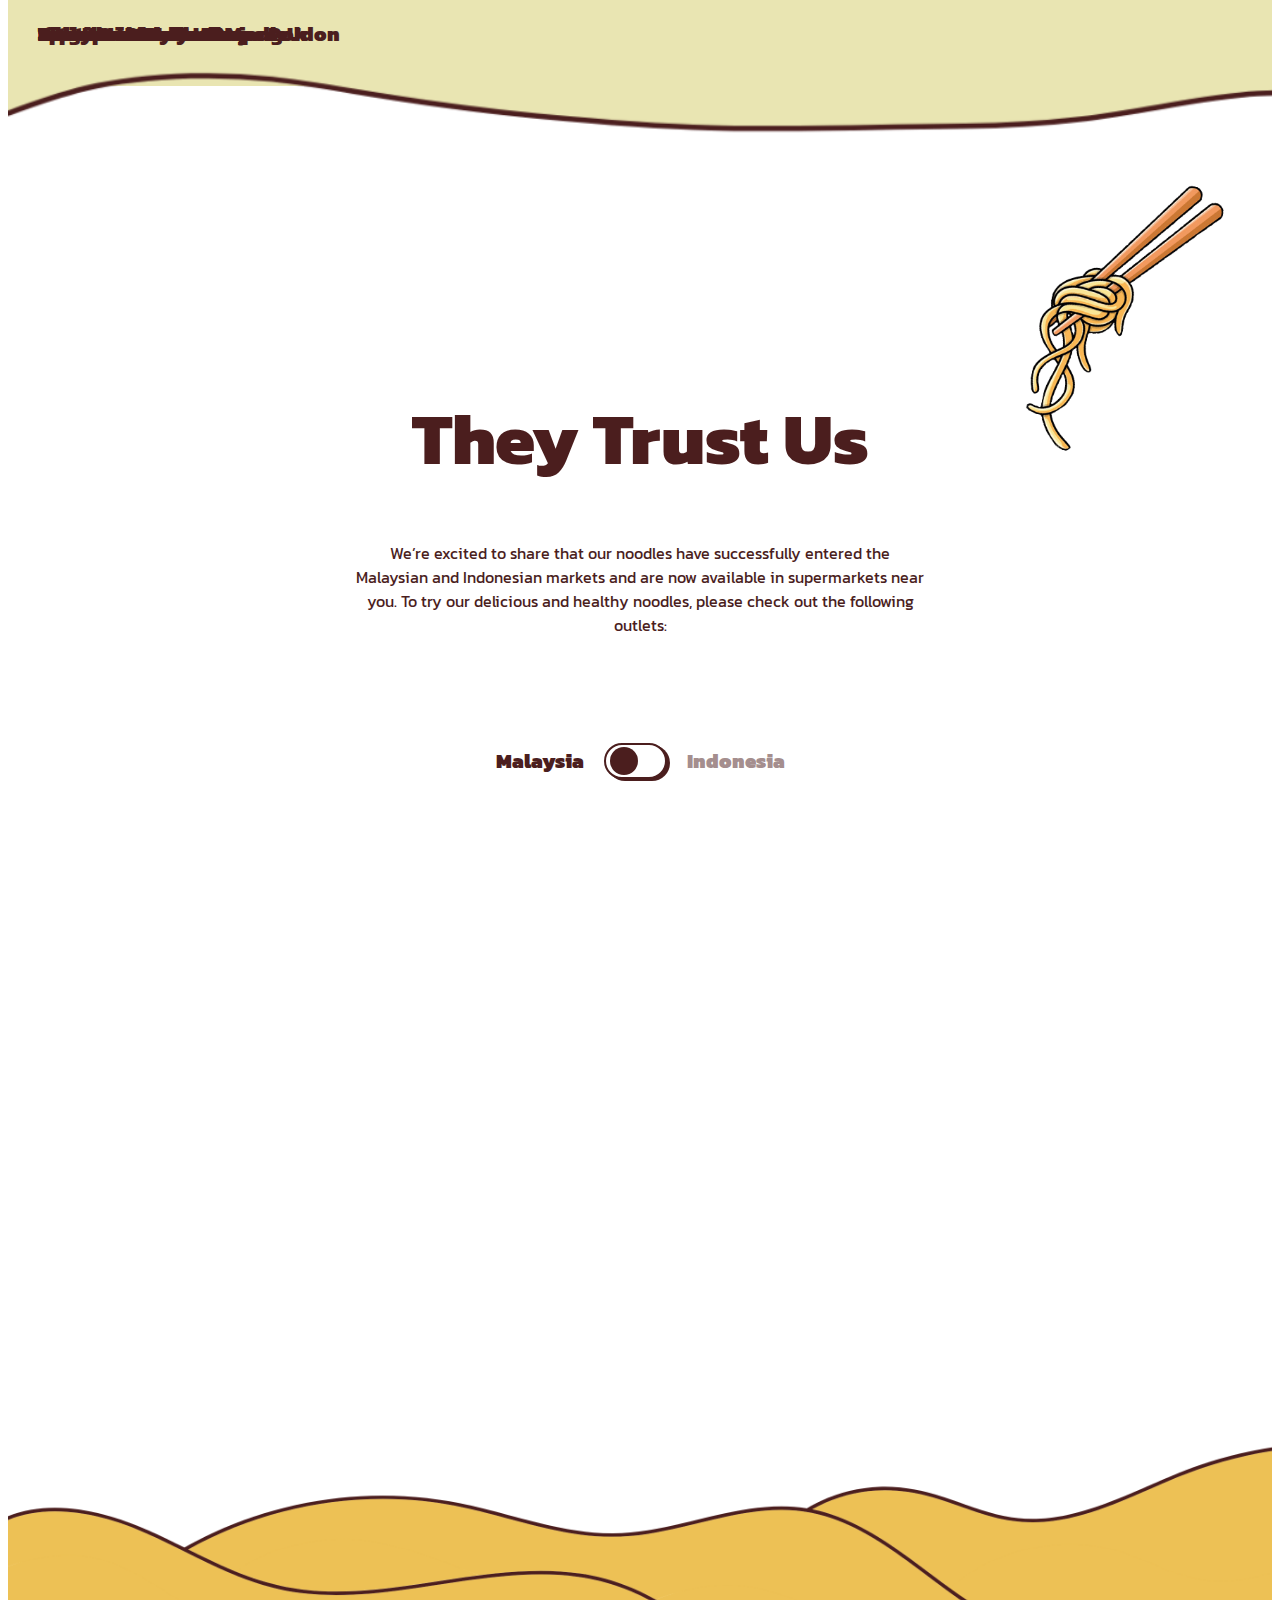
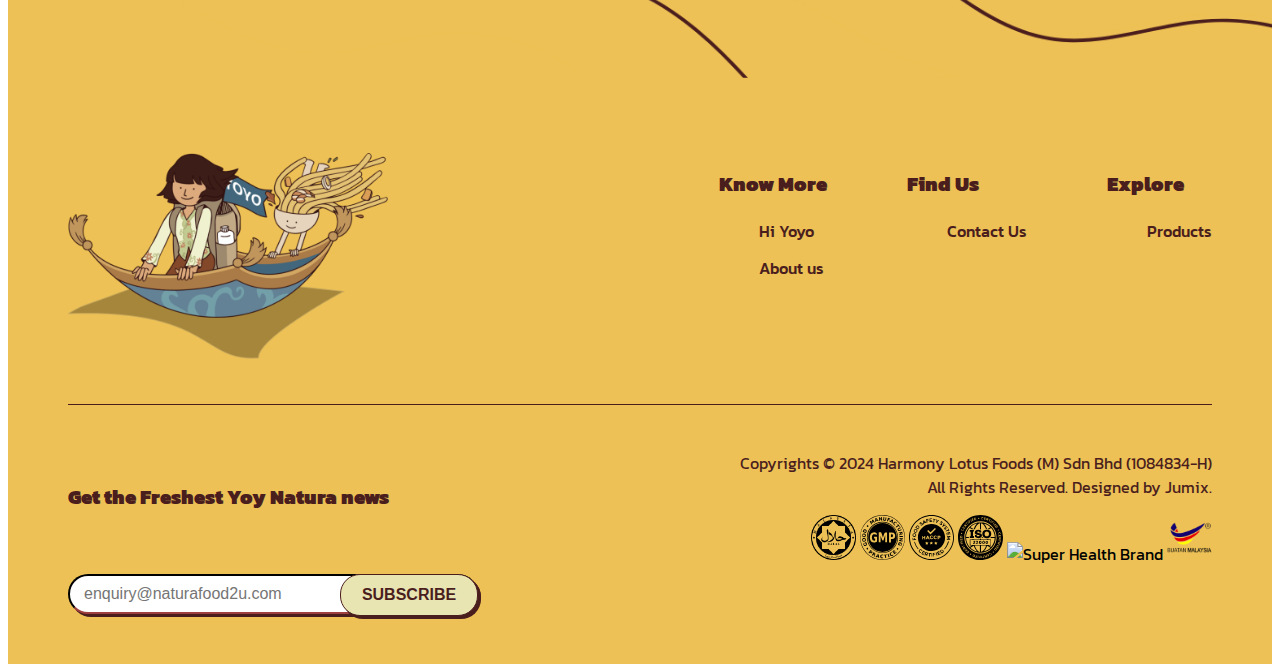
==== commit f13c212f: "update" ====
--- a/index.html
+++ b/index.html
@@ -55,10 +55,6 @@
             <ul>
                 <li><a href="/hi-yoyo">Hi Yoyo</a></li>
                 <li><a href="/about">About us</a></li>
-                <li>News & Articles</li>
-                <li>Certificates</li>
-                <li>Contact Us</li>
-                <li>Products</li>
             </ul>
         </nav>
 
@@ -130,7 +126,7 @@
                         diet that's both easy and fun to adapt.
                     </p>
 
-                    <a href="/about-us">
+                    <a href="/about">
                         <button class="btn">Learn More</button>
                     </a>
 
@@ -539,10 +535,12 @@
                         <ul>
                             <li><span>Know More</span>
                                 <ul>
-                                    <li>Hi Yoyo</li>
-                                    <li>About us</li>
-                                    <li>News & Article</li>
-                                    <li>Certificates</li>
+                                    <a href="/hi-yoyo">
+                                        <li>Hi Yoyo</li>
+                                    </a>
+                                    <a href="/about">
+                                        <li>About us</li>
+                                    </a>
                                 </ul>
                             </li>
                             <li><span>Find Us</span>
--- a/css/main.css
+++ b/css/main.css
@@ -5,7 +5,8 @@
     --color-white: #fff;
     --color-orange: #C4781C;
     --color-light-green: #B7CF61;
-    --color-yellow: #EDC155
+    --color-yellow: #EDC155;
+    --color-light-yeloow: #ECE1A9;
 }
 
 body {
@@ -84,6 +85,12 @@
     font-size: 72px;
     color: var(--color-brown);
     line-height: 1.5;
+    font-weight: 800;
+}
+
+.description h3 {
+    font-size: 38px;
+    color: var(--color-brown);
     font-weight: 800;
 }
 
@@ -950,6 +957,12 @@
     color: var(--color-brown);
     font-weight: 500;
     margin-bottom: 8px;
+    transition: .2s;
+}
+
+
+footer .footer-container .f-menu>ul>li ul li:hover {
+    color: #D64027;
 }
 
 footer .footer-container .footer-wedget .footer-inputs {
